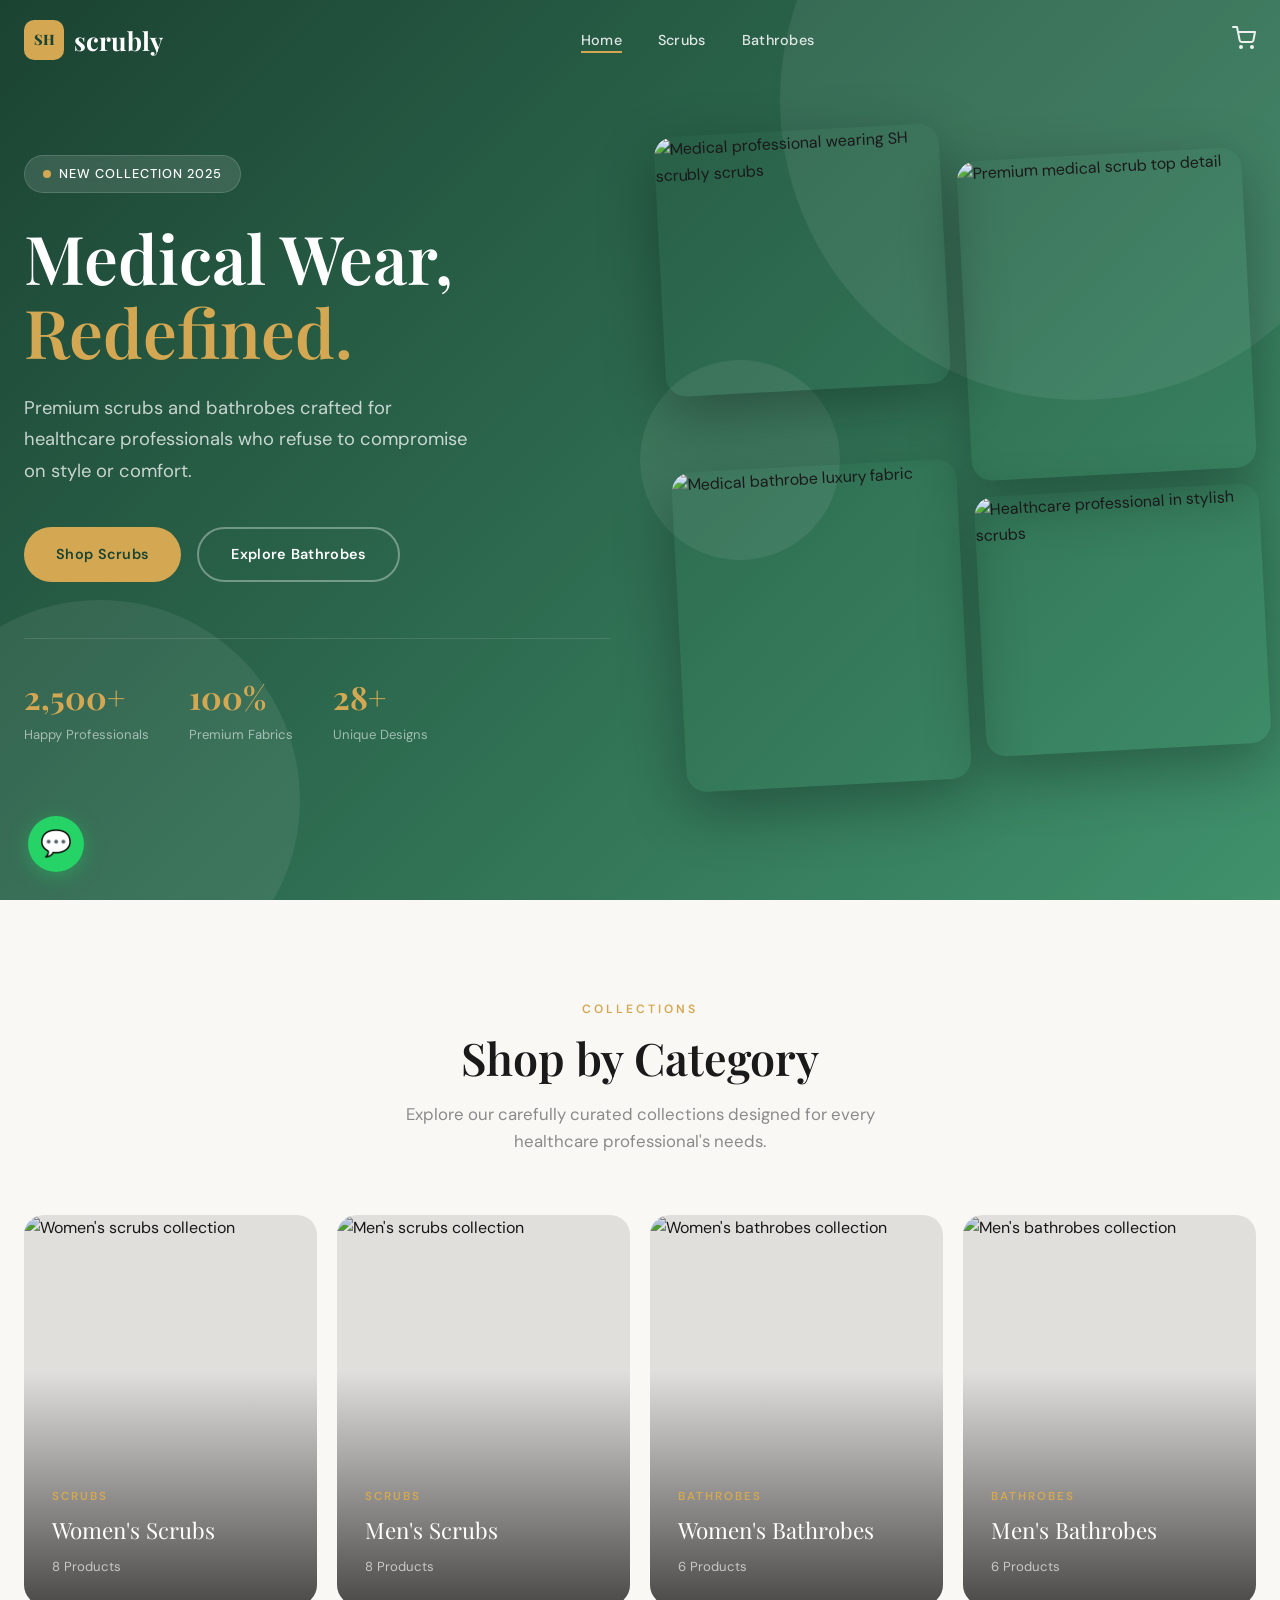
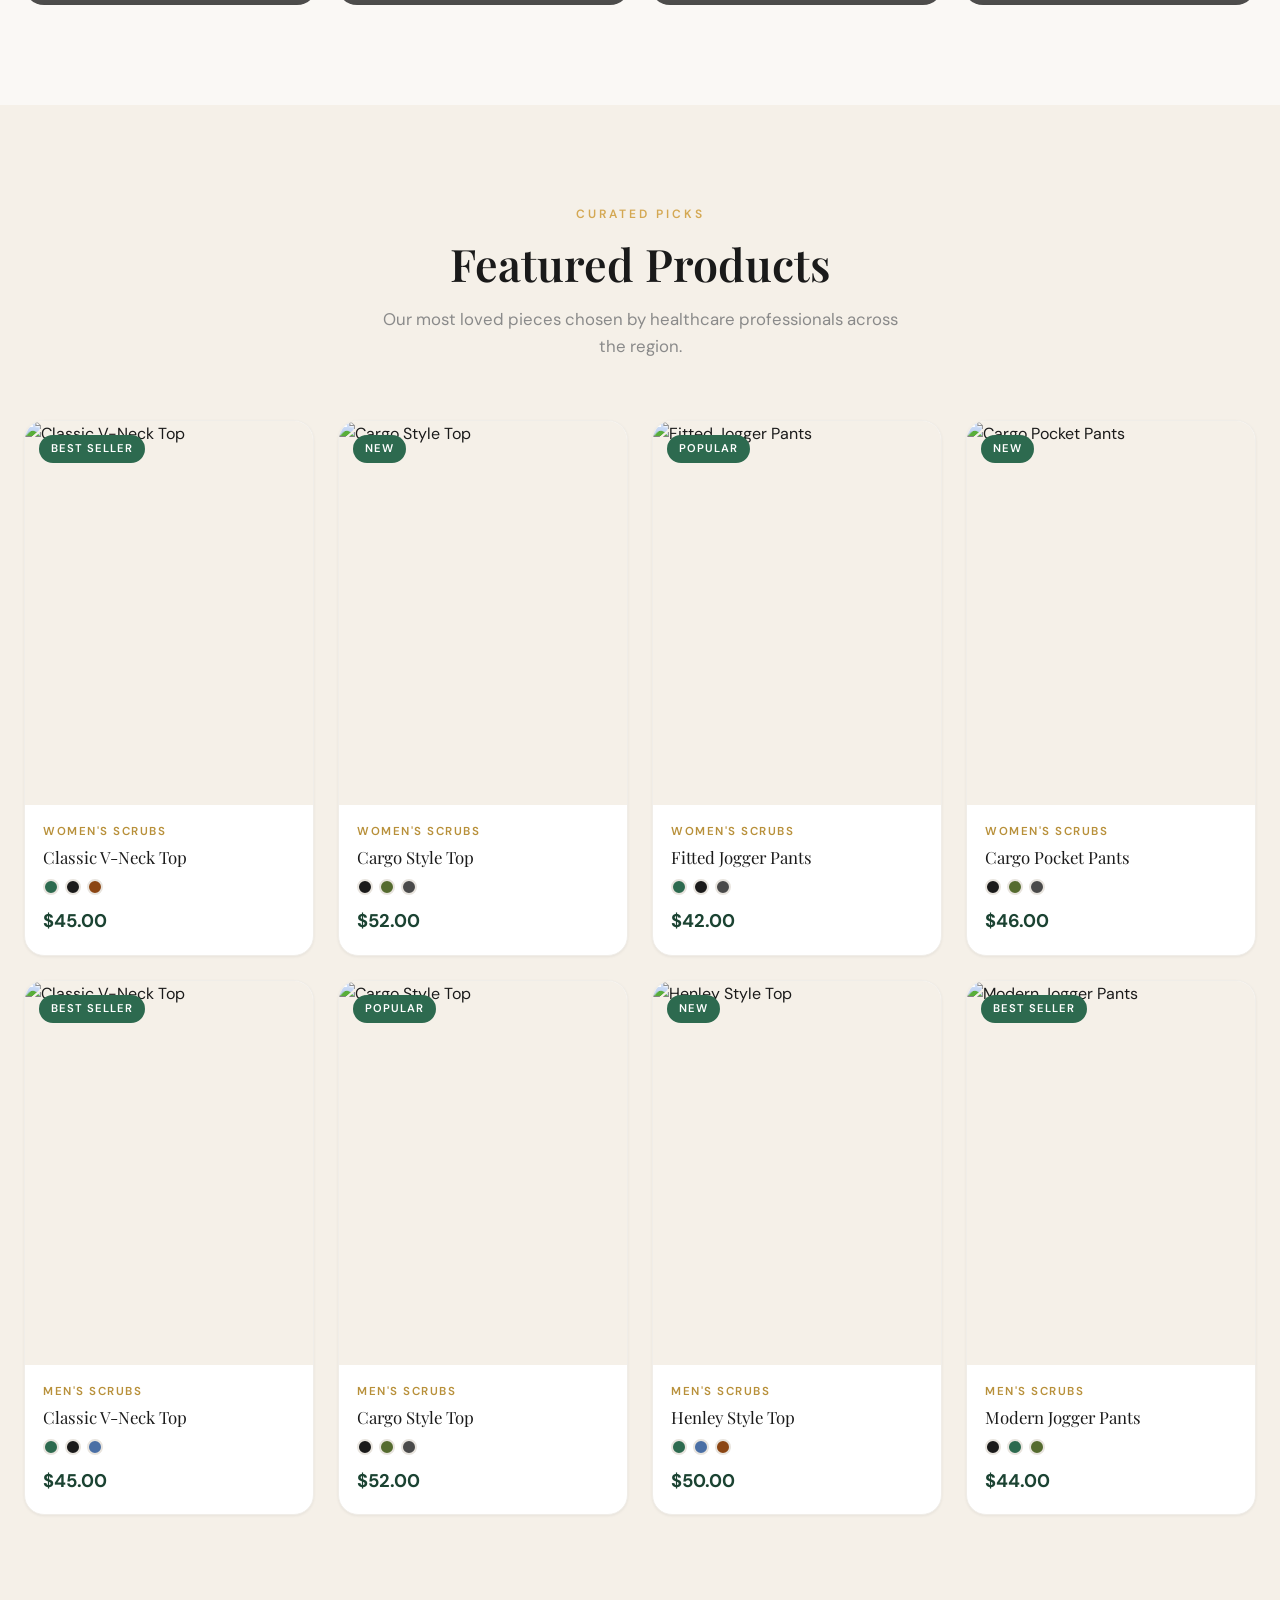
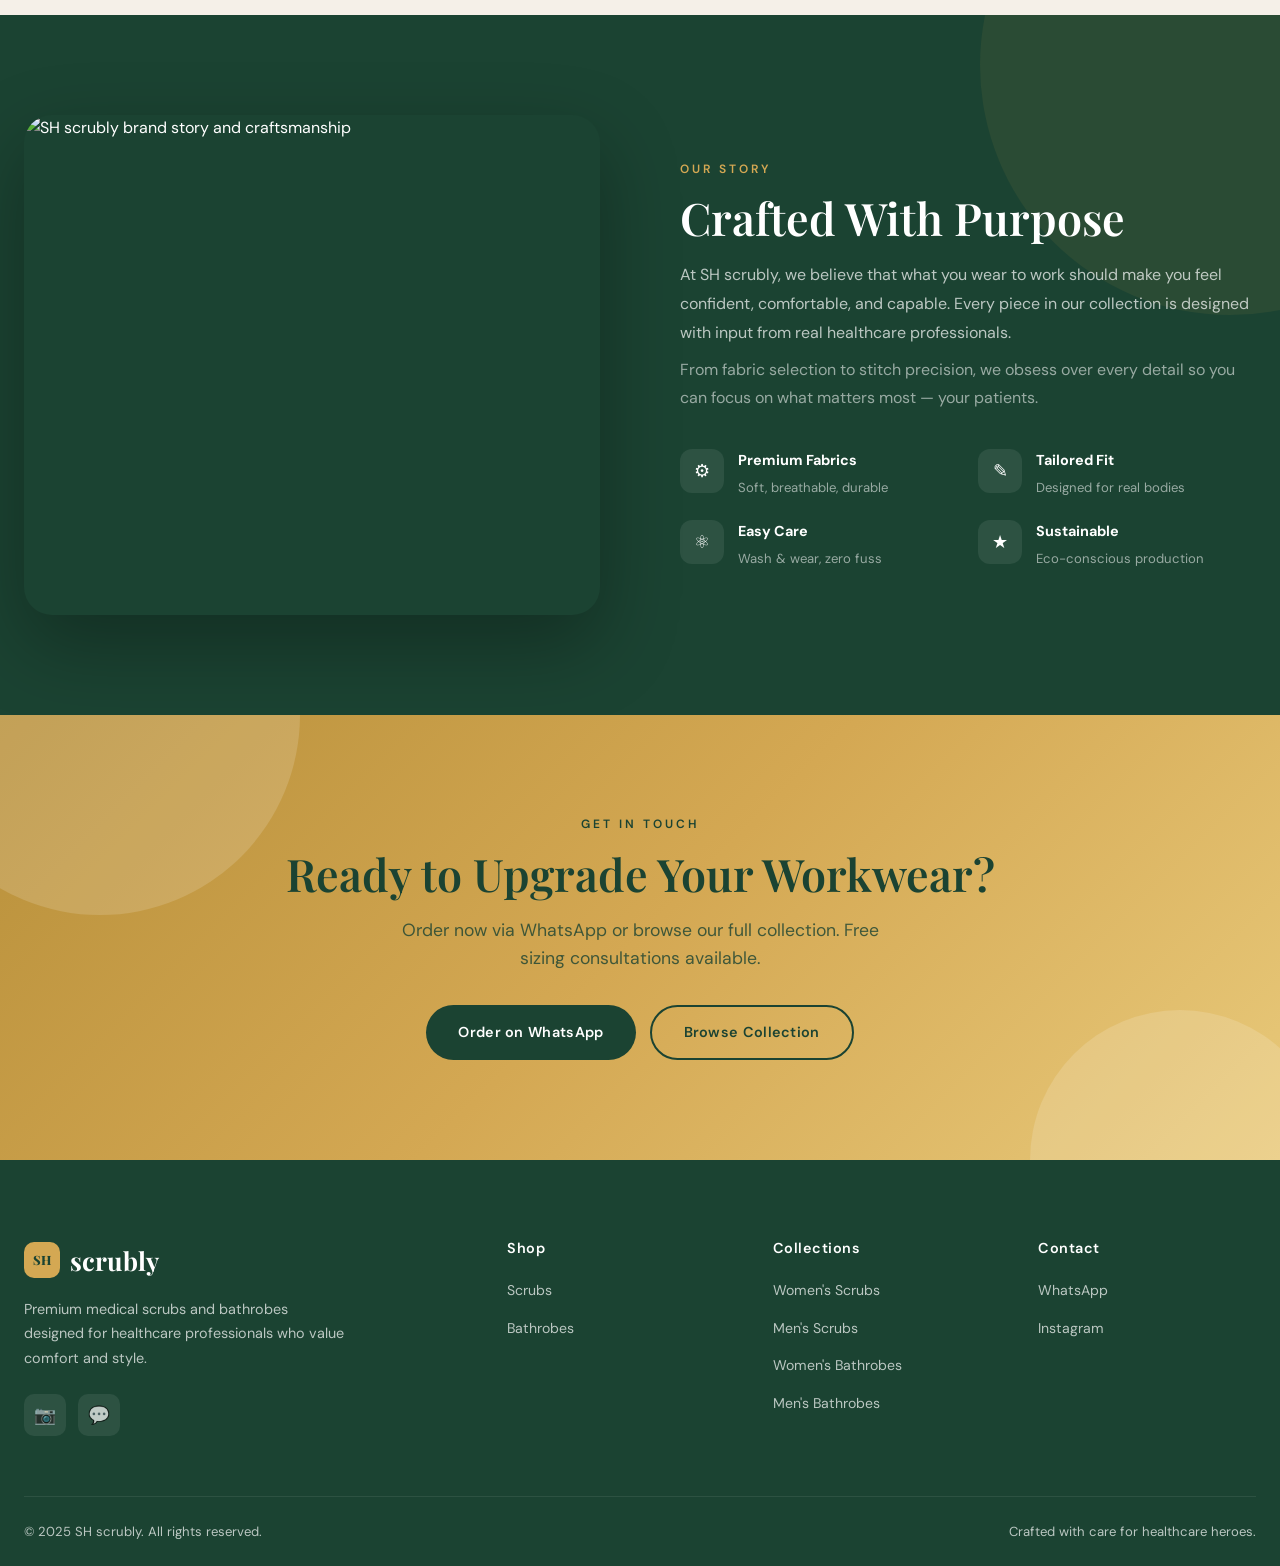
==== index.html @ 42688c8e "Add files via upload" ====
<!DOCTYPE html>
<html lang="en">
<head>
  <meta charset="UTF-8">
  <meta name="viewport" content="width=device-width, initial-scale=1.0">
  <meta name="description" content="SH scrubly — Premium medical scrubs and bathrobes for healthcare professionals. Shop stylish, comfortable scrubs and luxurious bathrobes for men and women.">
  <meta name="keywords" content="medical scrubs, bathrobes, healthcare uniforms, nursing scrubs, doctor scrubs, medical bathrobes, premium scrubs, SH scrubly">
  <meta name="author" content="SH scrubly">
  <meta name="robots" content="index, follow">
  <meta property="og:title" content="SH scrubly — Premium Medical Scrubs & Bathrobes">
  <meta property="og:description" content="Discover premium medical scrubs and luxurious bathrobes designed for comfort, style, and durability.">
  <meta property="og:type" content="website">
  <meta property="og:url" content="https://shscrubly.com">
  <meta property="og:image" content="https://picsum.photos/seed/og-shscrubly/1200/630.jpg">
  <meta name="twitter:card" content="summary_large_image">
  <title>SH scrubly — Premium Medical Scrubs & Bathrobes</title>
  <link rel="canonical" href="https://shscrubly.com">
  <link rel="preconnect" href="https://fonts.googleapis.com">
  <link rel="preconnect" href="https://fonts.gstatic.com" crossorigin>
  <link href="https://fonts.googleapis.com/css2?family=DM+Sans:ital,opsz,wght@0,9..40,300;0,9..40,400;0,9..40,500;0,9..40,600;0,9..40,700&family=Playfair+Display:wght@400;600;700&display=swap" rel="stylesheet">
  <link rel="stylesheet" href="style.css">
  <script type="application/ld+json">
  {
    "@context": "https://schema.org",
    "@type": "Store",
    "name": "SH scrubly",
    "description": "Premium medical scrubs and bathrobes for healthcare professionals",
    "url": "https://shscrubly.com",
    "priceRange": "$$",
    "telephone": "+201234567890",
    "sameAs": ["https://instagram.com/shscrubly", "https://wa.me/201234567890"]
  }
  </script>
</head>
<body>

  <!-- Preloader -->
  <div class="preloader"><span class="preloader-logo">SH scrubly</span></div>

  <!-- Navigation -->
  <nav class="navbar" role="navigation" aria-label="Main navigation">
    <div class="container">
      <a href="index.html" class="nav-logo" aria-label="SH scrubly Home">
        <span class="nav-logo-icon">SH</span>
        scrubly
      </a>
      <ul class="nav-links">
        <li><a href="index.html" class="active">Home</a></li>
        <li><a href="scrubs.html">Scrubs</a></li>
        <li><a href="bathrobes.html">Bathrobes</a></li>
      </ul>
      <div class="nav-actions">
        <button class="nav-cart-btn" aria-label="Open cart">
          <svg viewBox="0 0 24 24" fill="none" stroke="currentColor" stroke-width="2" stroke-linecap="round" stroke-linejoin="round"><circle cx="9" cy="21" r="1"/><circle cx="20" cy="21" r="1"/><path d="M1 1h4l2.68 13.39a2 2 0 0 0 2 1.61h9.72a2 2 0 0 0 2-1.61L23 6H6"/></svg>
          <span class="cart-count">0</span>
        </button>
        <button class="nav-hamburger" aria-label="Open menu">
          <span></span><span></span><span></span>
        </button>
      </div>
    </div>
  </nav>

  <!-- Mobile Menu -->
  <div class="mobile-menu" role="dialog" aria-label="Mobile navigation">
    <button class="mobile-menu-close" aria-label="Close menu">&times;</button>
    <a href="index.html">Home</a>
    <a href="scrubs.html">Scrubs</a>
    <a href="bathrobes.html">Bathrobes</a>
  </div>

  <!-- Hero Section -->
  <section class="hero" aria-label="Hero banner">
    <div class="hero-bg-shapes">
      <div class="hero-shape"></div>
      <div class="hero-shape"></div>
      <div class="hero-shape"></div>
    </div>
    <div class="container">
      <div class="hero-content">
        <div class="hero-badge">
          <span class="hero-badge-dot"></span>
          New Collection 2025
        </div>
        <h1>Medical Wear,<br><span class="accent">Redefined.</span></h1>
        <p class="hero-desc">Premium scrubs and bathrobes crafted for healthcare professionals who refuse to compromise on style or comfort.</p>
        <div class="hero-buttons">
          <a href="scrubs.html" class="btn btn-primary">Shop Scrubs</a>
          <a href="bathrobes.html" class="btn btn-outline">Explore Bathrobes</a>
        </div>
        <div class="hero-stats">
          <div>
            <div class="hero-stat-num">2,500+</div>
            <div class="hero-stat-label">Happy Professionals</div>
          </div>
          <div>
            <div class="hero-stat-num">100%</div>
            <div class="hero-stat-label">Premium Fabrics</div>
          </div>
          <div>
            <div class="hero-stat-num">28+</div>
            <div class="hero-stat-label">Unique Designs</div>
          </div>
        </div>
      </div>
      <div class="hero-visual">
        <div class="hero-image-grid">
          <div class="hero-img"><img src="https://picsum.photos/seed/hero1/400/520.jpg" alt="Medical professional wearing SH scrubly scrubs" loading="eager"></div>
          <div class="hero-img"><img src="https://picsum.photos/seed/hero2/400/640.jpg" alt="Premium medical scrub top detail" loading="eager"></div>
          <div class="hero-img"><img src="https://picsum.photos/seed/hero3/400/640.jpg" alt="Medical bathrobe luxury fabric" loading="eager"></div>
          <div class="hero-img"><img src="https://picsum.photos/seed/hero4/400/520.jpg" alt="Healthcare professional in stylish scrubs" loading="eager"></div>
        </div>
      </div>
    </div>
  </section>

  <!-- Categories Section -->
  <section class="section" aria-label="Shop by category">
    <div class="container">
      <div class="section-header reveal">
        <span class="section-label">Collections</span>
        <h2 class="section-title">Shop by Category</h2>
        <p class="section-desc">Explore our carefully curated collections designed for every healthcare professional's needs.</p>
      </div>
      <div class="categories-grid">
        <a href="scrubs.html" class="category-card reveal reveal-delay-1">
          <div class="category-card-bg"><img src="https://picsum.photos/seed/cat-wscrubs/600/800.jpg" alt="Women's scrubs collection" loading="lazy"></div>
          <div class="category-card-overlay">
            <span class="category-card-label">Scrubs</span>
            <span class="category-card-name">Women's Scrubs</span>
            <span class="category-card-count">8 Products</span>
          </div>
          <span class="category-card-arrow">&#8594;</span>
        </a>
        <a href="scrubs.html" class="category-card reveal reveal-delay-2" onclick="setTimeout(()=>document.querySelector('[data-tab=men]')&&document.querySelector('[data-tab=men]').click(),100)">
          <div class="category-card-bg"><img src="https://picsum.photos/seed/cat-mscrubs/600/800.jpg" alt="Men's scrubs collection" loading="lazy"></div>
          <div class="category-card-overlay">
            <span class="category-card-label">Scrubs</span>
            <span class="category-card-name">Men's Scrubs</span>
            <span class="category-card-count">8 Products</span>
          </div>
          <span class="category-card-arrow">&#8594;</span>
        </a>
        <a href="bathrobes.html" class="category-card reveal reveal-delay-3">
          <div class="category-card-bg"><img src="https://picsum.photos/seed/cat-wbath/600/800.jpg" alt="Women's bathrobes collection" loading="lazy"></div>
          <div class="category-card-overlay">
            <span class="category-card-label">Bathrobes</span>
            <span class="category-card-name">Women's Bathrobes</span>
            <span class="category-card-count">6 Products</span>
          </div>
          <span class="category-card-arrow">&#8594;</span>
        </a>
        <a href="bathrobes.html" class="category-card reveal reveal-delay-4" onclick="setTimeout(()=>document.querySelector('[data-tab=men]')&&document.querySelector('[data-tab=men]').click(),100)">
          <div class="category-card-bg"><img src="https://picsum.photos/seed/cat-mbath/600/800.jpg" alt="Men's bathrobes collection" loading="lazy"></div>
          <div class="category-card-overlay">
            <span class="category-card-label">Bathrobes</span>
            <span class="category-card-name">Men's Bathrobes</span>
            <span class="category-card-count">6 Products</span>
          </div>
          <span class="category-card-arrow">&#8594;</span>
        </a>
      </div>
    </div>
  </section>

  <!-- Featured Products -->
  <section class="section" style="background:var(--bg-warm);" aria-label="Featured products">
    <div class="container">
      <div class="section-header reveal">
        <span class="section-label">Curated Picks</span>
        <h2 class="section-title">Featured Products</h2>
        <p class="section-desc">Our most loved pieces chosen by healthcare professionals across the region.</p>
      </div>
      <div class="featured-grid"></div>
    </div>
  </section>

  <!-- Brand Story -->
  <section class="section brand-section" aria-label="About SH scrubly">
    <div class="container">
      <div class="brand-grid">
        <div class="brand-image reveal">
          <img src="https://picsum.photos/seed/brand-story/800/500.jpg" alt="SH scrubly brand story and craftsmanship" loading="lazy">
        </div>
        <div class="reveal reveal-delay-2">
          <span class="section-label">Our Story</span>
          <h2 class="section-title">Crafted With Purpose</h2>
          <p style="color:rgba(255,255,255,0.7);line-height:1.8;margin-bottom:8px;">
            At SH scrubly, we believe that what you wear to work should make you feel confident, comfortable, and capable. Every piece in our collection is designed with input from real healthcare professionals.
          </p>
          <p style="color:rgba(255,255,255,0.55);line-height:1.8;">
            From fabric selection to stitch precision, we obsess over every detail so you can focus on what matters most — your patients.
          </p>
          <div class="brand-features">
            <div class="brand-feature">
              <div class="brand-feature-icon">&#9881;</div>
              <div class="brand-feature-text"><strong>Premium Fabrics</strong><span>Soft, breathable, durable</span></div>
            </div>
            <div class="brand-feature">
              <div class="brand-feature-icon">&#9998;</div>
              <div class="brand-feature-text"><strong>Tailored Fit</strong><span>Designed for real bodies</span></div>
            </div>
            <div class="brand-feature">
              <div class="brand-feature-icon">&#9883;</div>
              <div class="brand-feature-text"><strong>Easy Care</strong><span>Wash & wear, zero fuss</span></div>
            </div>
            <div class="brand-feature">
              <div class="brand-feature-icon">&#9733;</div>
              <div class="brand-feature-text"><strong>Sustainable</strong><span>Eco-conscious production</span></div>
            </div>
          </div>
        </div>
      </div>
    </div>
  </section>

  <!-- CTA Section -->
  <section class="section cta-section" aria-label="Call to action">
    <div class="container reveal">
      <span class="section-label" style="color:var(--primary-dark);">Get in Touch</span>
      <h2>Ready to Upgrade Your Workwear?</h2>
      <p>Order now via WhatsApp or browse our full collection. Free sizing consultations available.</p>
      <div style="display:flex;gap:14px;justify-content:center;flex-wrap:wrap;">
        <a href="https://wa.me/201234567890" target="_blank" rel="noopener" class="btn btn-dark">Order on WhatsApp</a>
        <a href="scrubs.html" class="btn btn-outline" style="border-color:var(--primary-dark);color:var(--primary-dark);">Browse Collection</a>
      </div>
    </div>
  </section>

  <!-- Footer -->
  <footer class="footer" role="contentinfo">
    <div class="container">
      <div class="footer-grid">
        <div>
          <div class="footer-brand-name">
            <span class="nav-logo-icon" style="width:36px;height:36px;font-size:0.8rem;">SH</span>
            scrubly
          </div>
          <p class="footer-desc">Premium medical scrubs and bathrobes designed for healthcare professionals who value comfort and style.</p>
          <div class="footer-social">
            <a href="https://instagram.com/shscrubly" target="_blank" rel="noopener" aria-label="Instagram">&#128247;</a>
            <a href="https://wa.me/201234567890" target="_blank" rel="noopener" aria-label="WhatsApp">&#128172;</a>
          </div>
        </div>
        <div class="footer-col">
          <h4>Shop</h4>
          <ul>
            <li><a href="scrubs.html">Scrubs</a></li>
            <li><a href="bathrobes.html">Bathrobes</a></li>
          </ul>
        </div>
        <div class="footer-col">
          <h4>Collections</h4>
          <ul>
            <li><a href="scrubs.html">Women's Scrubs</a></li>
            <li><a href="scrubs.html">Men's Scrubs</a></li>
            <li><a href="bathrobes.html">Women's Bathrobes</a></li>
            <li><a href="bathrobes.html">Men's Bathrobes</a></li>
          </ul>
        </div>
        <div class="footer-col">
          <h4>Contact</h4>
          <ul>
            <li><a href="https://wa.me/201234567890" target="_blank" rel="noopener">WhatsApp</a></li>
            <li><a href="https://instagram.com/shscrubly" target="_blank" rel="noopener">Instagram</a></li>
          </ul>
        </div>
      </div>
      <div class="footer-bottom">
        <span>&copy; 2025 SH scrubly. All rights reserved.</span>
        <span>Crafted with care for healthcare heroes.</span>
      </div>
    </div>
  </footer>

  <!-- Floating WhatsApp -->
  <a href="https://wa.me/201234567890" target="_blank" rel="noopener" class="float-whatsapp" aria-label="Chat on WhatsApp">&#128172;</a>

  <!-- Cart Sidebar -->
  <div class="cart-overlay" aria-hidden="true"></div>
  <aside class="cart-sidebar" role="dialog" aria-label="Shopping cart">
    <div class="cart-header">
      <h3>Shopping Cart</h3>
      <button class="cart-close" aria-label="Close cart">&times;</button>
    </div>
    <div class="cart-items"></div>
    <div class="cart-footer">
      <div class="cart-total">
        <span class="cart-total-label">Total</span>
        <span class="cart-total-value">$0.00</span>
      </div>
      <button class="btn btn-primary cart-checkout-btn">Proceed to Checkout</button>
    </div>
  </aside>

  <!-- Order Modal -->
  <div class="modal-overlay order-modal" aria-hidden="true">
    <div class="modal" role="dialog" aria-label="Order form">
      <div class="modal-header">
        <h3>Complete Your Order</h3>
        <button class="cart-close modal-close-btn" aria-label="Close">&times;</button>
      </div>
      <div class="modal-body">
        <div class="order-summary-box"></div>
        <form id="order-form" novalidate>
          <div class="form-row">
            <div class="form-group" data-required>
              <label for="order-name">Full Name *</label>
              <input type="text" id="order-name" name="name" placeholder="Your full name" required>
              <div class="form-error">This field is required</div>
            </div>
            <div class="form-group" data-required>
              <label for="order-phone">Phone Number *</label>
              <input type="tel" id="order-phone" name="phone" placeholder="+20 xxx xxx xxxx" required>
              <div class="form-error">This field is required</div>
            </div>
          </div>
          <div class="form-group" data-required>
            <label for="order-email">Email Address *</label>
            <input type="email" id="order-email" name="email" placeholder="your@email.com" required>
            <div class="form-error">This field is required</div>
          </div>
          <div class="form-group" data-required>
            <label for="order-address">Delivery Address *</label>
            <input type="text" id="order-address" name="address" placeholder="Full delivery address" required>
            <div class="form-error">This field is required</div>
          </div>
          <div class="form-group">
            <label for="order-notes">Notes (optional)</label>
            <textarea id="order-notes" name="notes" placeholder="Size preferences, delivery instructions..."></textarea>
          </div>
          <button type="submit" class="btn btn-primary" style="width:100%;justify-content:center;">Place Order</button>
        </form>
      </div>
    </div>
  </div>

  <script src="script.js"></script>
</body>
</html>
---- style.css ----
/* ===== CSS Variables ===== */
:root {
  --primary: #2D6A4F;
  --primary-light: #40916C;
  --primary-lighter: #74C69D;
  --primary-dark: #1B4332;
  --accent: #D4A853;
  --accent-light: #E8C97A;
  --accent-dark: #B8903A;
  --bg: #FAF8F5;
  --bg-warm: #F5F0E8;
  --card: #FFFFFF;
  --text: #1A1A1A;
  --text-light: #4A4A4A;
  --text-muted: #8A8A8A;
  --border: #E8E4DE;
  --border-light: #F0EDE8;
  --shadow-sm: 0 1px 3px rgba(0,0,0,0.06);
  --shadow-md: 0 4px 16px rgba(0,0,0,0.08);
  --shadow-lg: 0 8px 32px rgba(0,0,0,0.1);
  --shadow-xl: 0 16px 48px rgba(0,0,0,0.12);
  --radius-sm: 8px;
  --radius-md: 12px;
  --radius-lg: 20px;
  --radius-xl: 28px;
  --transition: 0.3s cubic-bezier(0.4, 0, 0.2, 1);
  --font-display: 'Playfair Display', Georgia, serif;
  --font-body: 'DM Sans', -apple-system, sans-serif;
  --nav-height: 80px;
}

/* ===== Reset & Base ===== */
*, *::before, *::after { box-sizing: border-box; margin: 0; padding: 0; }

html {
  scroll-behavior: smooth;
  -webkit-font-smoothing: antialiased;
}

body {
  font-family: var(--font-body);
  background: var(--bg);
  color: var(--text);
  line-height: 1.6;
  overflow-x: hidden;
}

a { text-decoration: none; color: inherit; transition: color var(--transition); }
ul { list-style: none; }
img { max-width: 100%; display: block; }
button { cursor: pointer; border: none; background: none; font-family: inherit; }
input, textarea, select { font-family: inherit; }

/* ===== Preloader ===== */
.preloader {
  position: fixed;
  inset: 0;
  z-index: 9999;
  background: var(--primary-dark);
  display: flex;
  align-items: center;
  justify-content: center;
  transition: opacity 0.6s ease, visibility 0.6s ease;
}
.preloader.hidden { opacity: 0; visibility: hidden; pointer-events: none; }
.preloader-logo {
  font-family: var(--font-display);
  font-size: 2.5rem;
  color: #fff;
  letter-spacing: 2px;
  animation: preloaderPulse 1.2s ease-in-out infinite;
}
@keyframes preloaderPulse {
  0%, 100% { opacity: 0.4; transform: scale(0.98); }
  50% { opacity: 1; transform: scale(1); }
}

/* ===== Typography ===== */
h1, h2, h3, h4 { font-family: var(--font-display); font-weight: 600; line-height: 1.2; }
h1 { font-size: clamp(2.5rem, 5vw, 4rem); }
h2 { font-size: clamp(1.8rem, 3.5vw, 2.8rem); }
h3 { font-size: clamp(1.2rem, 2vw, 1.5rem); }
.section-label {
  font-family: var(--font-body);
  font-size: 0.75rem;
  font-weight: 600;
  letter-spacing: 3px;
  text-transform: uppercase;
  color: var(--accent);
  margin-bottom: 0.75rem;
  display: block;
}
.section-title {
  margin-bottom: 1rem;
}
.section-desc {
  color: var(--text-muted);
  max-width: 540px;
  font-size: 1.05rem;
}

/* ===== Layout ===== */
.container {
  max-width: 1280px;
  margin: 0 auto;
  padding: 0 24px;
}
.section {
  padding: 100px 0;
}
.section-header {
  text-align: center;
  margin-bottom: 60px;
}
.section-header .section-desc {
  margin: 0 auto;
}

/* ===== Navigation ===== */
.navbar {
  position: fixed;
  top: 0;
  left: 0;
  right: 0;
  height: var(--nav-height);
  z-index: 1000;
  transition: background var(--transition), box-shadow var(--transition), backdrop-filter var(--transition);
}
.navbar.scrolled {
  background: rgba(255,255,255,0.92);
  backdrop-filter: blur(20px);
  box-shadow: var(--shadow-sm);
}
.navbar.transparent { background: transparent; }
.navbar .container {
  display: flex;
  align-items: center;
  justify-content: space-between;
  height: 100%;
}
.nav-logo {
  font-family: var(--font-display);
  font-size: 1.6rem;
  font-weight: 700;
  color: #fff;
  display: flex;
  align-items: center;
  gap: 10px;
  transition: color var(--transition);
}
.navbar.scrolled .nav-logo { color: var(--text); }
.nav-logo-icon {
  width: 40px;
  height: 40px;
  background: var(--accent);
  border-radius: 10px;
  display: flex;
  align-items: center;
  justify-content: center;
  font-weight: 800;
  font-size: 0.9rem;
  color: var(--primary-dark);
}
.nav-links {
  display: flex;
  align-items: center;
  gap: 36px;
}
.nav-links a {
  font-size: 0.9rem;
  font-weight: 500;
  color: rgba(255,255,255,0.85);
  position: relative;
  letter-spacing: 0.3px;
}
.navbar.scrolled .nav-links a { color: var(--text-light); }
.nav-links a::after {
  content: '';
  position: absolute;
  bottom: -4px;
  left: 0;
  width: 0;
  height: 2px;
  background: var(--accent);
  transition: width var(--transition);
}
.nav-links a:hover::after,
.nav-links a.active::after { width: 100%; }
.nav-links a:hover { color: #fff; }
.navbar.scrolled .nav-links a:hover { color: var(--primary); }
.nav-actions {
  display: flex;
  align-items: center;
  gap: 16px;
}
.nav-cart-btn {
  position: relative;
  color: rgba(255,255,255,0.9);
  transition: color var(--transition);
}
.navbar.scrolled .nav-cart-btn { color: var(--text); }
.nav-cart-btn:hover { color: var(--accent); }
.nav-cart-btn svg { width: 24px; height: 24px; }
.cart-count {
  position: absolute;
  top: -8px;
  right: -10px;
  background: var(--accent);
  color: var(--primary-dark);
  font-size: 0.65rem;
  font-weight: 700;
  width: 20px;
  height: 20px;
  border-radius: 50%;
  display: flex;
  align-items: center;
  justify-content: center;
  transform: scale(0);
  transition: transform 0.3s cubic-bezier(0.68, -0.55, 0.27, 1.55);
}
.cart-count.visible { transform: scale(1); }
.nav-hamburger {
  display: none;
  flex-direction: column;
  gap: 5px;
  padding: 4px;
}
.nav-hamburger span {
  width: 24px;
  height: 2px;
  background: #fff;
  border-radius: 2px;
  transition: var(--transition);
}
.navbar.scrolled .nav-hamburger span { background: var(--text); }

/* ===== Mobile Menu ===== */
.mobile-menu {
  position: fixed;
  inset: 0;
  z-index: 999;
  background: var(--primary-dark);
  display: flex;
  flex-direction: column;
  align-items: center;
  justify-content: center;
  gap: 32px;
  opacity: 0;
  visibility: hidden;
  transition: var(--transition);
}
.mobile-menu.open { opacity: 1; visibility: visible; }
.mobile-menu a {
  font-family: var(--font-display);
  font-size: 1.8rem;
  color: #fff;
  transition: color var(--transition);
}
.mobile-menu a:hover { color: var(--accent); }
.mobile-menu-close {
  position: absolute;
  top: 28px;
  right: 28px;
  color: #fff;
  font-size: 2rem;
}

/* ===== Hero ===== */
.hero {
  position: relative;
  min-height: 100vh;
  display: flex;
  align-items: center;
  background: linear-gradient(135deg, var(--primary-dark) 0%, var(--primary) 50%, var(--primary-light) 100%);
  overflow: hidden;
}
.hero-bg-shapes {
  position: absolute;
  inset: 0;
  pointer-events: none;
  overflow: hidden;
}
.hero-shape {
  position: absolute;
  border-radius: 50%;
  opacity: 0.07;
  background: #fff;
}
.hero-shape:nth-child(1) {
  width: 600px; height: 600px;
  top: -200px; right: -100px;
  animation: heroFloat 20s ease-in-out infinite;
}
.hero-shape:nth-child(2) {
  width: 400px; height: 400px;
  bottom: -100px; left: -100px;
  animation: heroFloat 15s ease-in-out infinite reverse;
}
.hero-shape:nth-child(3) {
  width: 200px; height: 200px;
  top: 40%; left: 50%;
  animation: heroFloat 12s ease-in-out infinite;
}
@keyframes heroFloat {
  0%, 100% { transform: translate(0, 0) scale(1); }
  33% { transform: translate(30px, -30px) scale(1.05); }
  66% { transform: translate(-20px, 20px) scale(0.95); }
}
.hero .container {
  display: grid;
  grid-template-columns: 1fr 1fr;
  gap: 60px;
  align-items: center;
  position: relative;
  z-index: 2;
}
.hero-content { color: #fff; }
.hero-badge {
  display: inline-flex;
  align-items: center;
  gap: 8px;
  background: rgba(255,255,255,0.12);
  backdrop-filter: blur(10px);
  padding: 8px 18px;
  border-radius: 50px;
  font-size: 0.8rem;
  font-weight: 500;
  letter-spacing: 1px;
  text-transform: uppercase;
  margin-bottom: 28px;
  border: 1px solid rgba(255,255,255,0.15);
}
.hero-badge-dot {
  width: 8px;
  height: 8px;
  background: var(--accent);
  border-radius: 50%;
  animation: dotPulse 2s ease-in-out infinite;
}
@keyframes dotPulse {
  0%, 100% { opacity: 1; }
  50% { opacity: 0.3; }
}
.hero h1 {
  margin-bottom: 24px;
  font-size: clamp(2.8rem, 5.5vw, 4.2rem);
  line-height: 1.1;
}
.hero h1 .accent { color: var(--accent); }
.hero-desc {
  font-size: 1.15rem;
  color: rgba(255,255,255,0.75);
  max-width: 460px;
  margin-bottom: 40px;
  line-height: 1.7;
}
.hero-buttons {
  display: flex;
  gap: 16px;
  flex-wrap: wrap;
}
.hero-stats {
  display: flex;
  gap: 40px;
  margin-top: 56px;
  padding-top: 32px;
  border-top: 1px solid rgba(255,255,255,0.12);
}
.hero-stat-num {
  font-family: var(--font-display);
  font-size: 2rem;
  font-weight: 700;
  color: var(--accent);
}
.hero-stat-label {
  font-size: 0.82rem;
  color: rgba(255,255,255,0.55);
  margin-top: 2px;
}
.hero-visual {
  position: relative;
  display: flex;
  align-items: center;
  justify-content: center;
}
.hero-image-grid {
  display: grid;
  grid-template-columns: 1fr 1fr;
  gap: 16px;
  transform: rotate(-3deg);
}
.hero-image-grid .hero-img {
  border-radius: var(--radius-lg);
  overflow: hidden;
  box-shadow: 0 20px 60px rgba(0,0,0,0.3);
  transition: transform 0.5s ease;
}
.hero-image-grid .hero-img:hover { transform: scale(1.04); }
.hero-image-grid .hero-img:nth-child(1) { height: 260px; }
.hero-image-grid .hero-img:nth-child(2) { height: 320px; margin-top: 40px; }
.hero-image-grid .hero-img:nth-child(3) { height: 320px; margin-top: -40px; }
.hero-image-grid .hero-img:nth-child(4) { height: 260px; }
.hero-img img { width: 100%; height: 100%; object-fit: cover; }
.hero-float-card {
  position: absolute;
  background: rgba(255,255,255,0.95);
  backdrop-filter: blur(10px);
  border-radius: var(--radius-md);
  padding: 14px 18px;
  box-shadow: var(--shadow-lg);
  display: flex;
  align-items: center;
  gap: 12px;
  animation: cardFloat 6s ease-in-out infinite;
}
.hero-float-card.card-1 { bottom: 20px; left: -20px; animation-delay: 0s; }
.hero-float-card.card-2 { top: 20px; right: -10px; animation-delay: 3s; }
@keyframes cardFloat {
  0%, 100% { transform: translateY(0); }
  50% { transform: translateY(-10px); }
}
.float-card-icon {
  width: 40px;
  height: 40px;
  border-radius: 10px;
  display: flex;
  align-items: center;
  justify-content: center;
  font-size: 1.1rem;
}
.float-card-icon.green { background: rgba(45,106,79,0.12); color: var(--primary); }
.float-card-icon.gold { background: rgba(212,168,83,0.15); color: var(--accent-dark); }
.float-card-text { font-size: 0.82rem; }
.float-card-text strong { display: block; font-size: 0.9rem; }

/* ===== Buttons ===== */
.btn {
  display: inline-flex;
  align-items: center;
  gap: 8px;
  padding: 14px 32px;
  border-radius: 50px;
  font-size: 0.9rem;
  font-weight: 600;
  letter-spacing: 0.3px;
  transition: all var(--transition);
  position: relative;
  overflow: hidden;
}
.btn-primary {
  background: var(--accent);
  color: var(--primary-dark);
}
.btn-primary:hover {
  background: var(--accent-light);
  transform: translateY(-2px);
  box-shadow: 0 8px 24px rgba(212,168,83,0.35);
}
.btn-outline {
  border: 2px solid rgba(255,255,255,0.35);
  color: #fff;
}
.btn-outline:hover {
  background: rgba(255,255,255,0.1);
  border-color: rgba(255,255,255,0.6);
  transform: translateY(-2px);
}
.btn-dark {
  background: var(--primary-dark);
  color: #fff;
}
.btn-dark:hover {
  background: var(--primary);
  transform: translateY(-2px);
  box-shadow: 0 8px 24px rgba(27,67,50,0.3);
}
.btn-sm { padding: 10px 22px; font-size: 0.82rem; }

/* ===== Categories ===== */
.categories-grid {
  display: grid;
  grid-template-columns: repeat(4, 1fr);
  gap: 20px;
}
.category-card {
  position: relative;
  border-radius: var(--radius-lg);
  overflow: hidden;
  aspect-ratio: 3/4;
  cursor: pointer;
  group: true;
}
.category-card-bg {
  position: absolute;
  inset: 0;
  transition: transform 0.6s ease;
}
.category-card:hover .category-card-bg { transform: scale(1.08); }
.category-card-bg img {
  width: 100%;
  height: 100%;
  object-fit: cover;
}
.category-card-overlay {
  position: absolute;
  inset: 0;
  background: linear-gradient(to top, rgba(0,0,0,0.7) 0%, rgba(0,0,0,0.1) 60%);
  display: flex;
  flex-direction: column;
  justify-content: flex-end;
  padding: 28px;
  transition: background var(--transition);
}
.category-card:hover .category-card-overlay {
  background: linear-gradient(to top, rgba(45,106,79,0.85) 0%, rgba(45,106,79,0.2) 60%);
}
.category-card-label {
  font-size: 0.72rem;
  font-weight: 600;
  letter-spacing: 2px;
  text-transform: uppercase;
  color: var(--accent);
  margin-bottom: 6px;
}
.category-card-name {
  font-family: var(--font-display);
  font-size: 1.4rem;
  color: #fff;
  margin-bottom: 8px;
}
.category-card-count {
  font-size: 0.82rem;
  color: rgba(255,255,255,0.65);
}
.category-card-arrow {
  position: absolute;
  top: 20px;
  right: 20px;
  width: 40px;
  height: 40px;
  border-radius: 50%;
  background: rgba(255,255,255,0.15);
  backdrop-filter: blur(10px);
  display: flex;
  align-items: center;
  justify-content: center;
  color: #fff;
  transform: translate(10px, -10px);
  opacity: 0;
  transition: all var(--transition);
}
.category-card:hover .category-card-arrow {
  transform: translate(0, 0);
  opacity: 1;
}

/* ===== Featured Products ===== */
.featured-grid {
  display: grid;
  grid-template-columns: repeat(4, 1fr);
  gap: 24px;
}

/* ===== Product Card ===== */
.product-card {
  background: var(--card);
  border-radius: var(--radius-lg);
  overflow: hidden;
  box-shadow: var(--shadow-sm);
  transition: all var(--transition);
  border: 1px solid var(--border-light);
}
.product-card:hover {
  transform: translateY(-6px);
  box-shadow: var(--shadow-lg);
  border-color: transparent;
}
.product-card-image {
  position: relative;
  aspect-ratio: 3/4;
  overflow: hidden;
  background: var(--bg-warm);
}
.product-card-image img {
  width: 100%;
  height: 100%;
  object-fit: cover;
  transition: transform 0.6s ease;
}
.product-card:hover .product-card-image img { transform: scale(1.06); }
.product-card-badge {
  position: absolute;
  top: 14px;
  left: 14px;
  background: var(--primary);
  color: #fff;
  font-size: 0.7rem;
  font-weight: 600;
  letter-spacing: 1px;
  text-transform: uppercase;
  padding: 5px 12px;
  border-radius: 50px;
}
.product-card-actions {
  position: absolute;
  bottom: 14px;
  left: 14px;
  right: 14px;
  display: flex;
  gap: 8px;
  transform: translateY(20px);
  opacity: 0;
  transition: all var(--transition);
}
.product-card:hover .product-card-actions {
  transform: translateY(0);
  opacity: 1;
}
.product-card-actions .btn {
  flex: 1;
  justify-content: center;
  padding: 10px 16px;
  font-size: 0.8rem;
  background: rgba(255,255,255,0.95);
  backdrop-filter: blur(10px);
  color: var(--text);
  border-radius: var(--radius-sm);
}
.product-card-actions .btn:hover {
  background: var(--primary);
  color: #fff;
}
.product-card-info { padding: 18px; }
.product-card-category {
  font-size: 0.72rem;
  font-weight: 600;
  letter-spacing: 1.5px;
  text-transform: uppercase;
  color: var(--accent-dark);
  margin-bottom: 6px;
}
.product-card-name {
  font-family: var(--font-display);
  font-size: 1.05rem;
  margin-bottom: 10px;
  line-height: 1.3;
}
.product-card-colors {
  display: flex;
  gap: 6px;
  margin-bottom: 12px;
}
.color-dot {
  width: 16px;
  height: 16px;
  border-radius: 50%;
  border: 2px solid var(--border);
  cursor: pointer;
  transition: border-color var(--transition);
}
.color-dot:hover,
.color-dot.selected { border-color: var(--text); }
.product-card-bottom {
  display: flex;
  align-items: center;
  justify-content: space-between;
}
.product-card-price {
  font-size: 1.15rem;
  font-weight: 700;
  color: var(--primary-dark);
}
.product-card-price .old {
  font-size: 0.85rem;
  color: var(--text-muted);
  text-decoration: line-through;
  font-weight: 400;
  margin-left: 6px;
}

/* ===== Page Hero (Inner pages) ===== */
.page-hero {
  background: linear-gradient(135deg, var(--primary-dark), var(--primary));
  padding: 140px 0 80px;
  text-align: center;
  color: #fff;
  position: relative;
  overflow: hidden;
}
.page-hero::before {
  content: '';
  position: absolute;
  inset: 0;
  background: url("data:image/svg+xml,%3Csvg width='60' height='60' viewBox='0 0 60 60' xmlns='http://www.w3.org/2000/svg'%3E%3Cg fill='none' fill-rule='evenodd'%3E%3Cg fill='%23ffffff' fill-opacity='0.03'%3E%3Cpath d='M36 34v-4h-2v4h-4v2h4v4h2v-4h4v-2h-4zm0-30V0h-2v4h-4v2h4v4h2V6h4V4h-4zM6 34v-4H4v4H0v2h4v4h2v-4h4v-2H6zM6 4V0H4v4H0v2h4v4h2V6h4V4H6z'/%3E%3C/g%3E%3C/g%3E%3C/svg%3E");
}
.page-hero .container { position: relative; z-index: 2; }
.page-hero h1 { margin-bottom: 12px; }
.page-hero p { color: rgba(255,255,255,0.7); font-size: 1.05rem; max-width: 500px; margin: 0 auto; }
.breadcrumb {
  display: flex;
  align-items: center;
  justify-content: center;
  gap: 8px;
  margin-bottom: 20px;
  font-size: 0.85rem;
  color: rgba(255,255,255,0.5);
}
.breadcrumb a { color: rgba(255,255,255,0.7); }
.breadcrumb a:hover { color: var(--accent); }
.breadcrumb span { color: var(--accent); }

/* ===== Tabs ===== */
.tabs-container {
  display: flex;
  justify-content: center;
  margin-bottom: 48px;
}
.tabs {
  display: inline-flex;
  background: var(--card);
  border-radius: 50px;
  padding: 5px;
  box-shadow: var(--shadow-md);
  border: 1px solid var(--border-light);
}
.tab-btn {
  padding: 12px 36px;
  border-radius: 50px;
  font-size: 0.9rem;
  font-weight: 600;
  color: var(--text-muted);
  transition: all var(--transition);
}
.tab-btn.active {
  background: var(--primary);
  color: #fff;
  box-shadow: 0 4px 12px rgba(45,106,79,0.3);
}
.tab-btn:hover:not(.active) { color: var(--text); }

/* ===== Products Grid ===== */
.products-grid {
  display: grid;
  grid-template-columns: repeat(4, 1fr);
  gap: 24px;
}

/* ===== Brand Story ===== */
.brand-section {
  background: var(--primary-dark);
  color: #fff;
  position: relative;
  overflow: hidden;
}
.brand-section::before {
  content: '';
  position: absolute;
  right: -200px;
  top: -200px;
  width: 500px;
  height: 500px;
  border-radius: 50%;
  background: rgba(212,168,83,0.08);
}
.brand-grid {
  display: grid;
  grid-template-columns: 1fr 1fr;
  gap: 80px;
  align-items: center;
}
.brand-image {
  border-radius: var(--radius-xl);
  overflow: hidden;
  box-shadow: 0 30px 80px rgba(0,0,0,0.3);
}
.brand-image img { width: 100%; height: 500px; object-fit: cover; }
.brand-features {
  display: grid;
  grid-template-columns: 1fr 1fr;
  gap: 20px;
  margin-top: 36px;
}
.brand-feature {
  display: flex;
  align-items: flex-start;
  gap: 14px;
}
.brand-feature-icon {
  width: 44px;
  height: 44px;
  border-radius: 12px;
  background: rgba(255,255,255,0.08);
  display: flex;
  align-items: center;
  justify-content: center;
  flex-shrink: 0;
  font-size: 1.1rem;
}
.brand-feature-text strong {
  display: block;
  font-size: 0.9rem;
  margin-bottom: 2px;
}
.brand-feature-text span {
  font-size: 0.82rem;
  color: rgba(255,255,255,0.55);
}

/* ===== CTA Section ===== */
.cta-section {
  background: linear-gradient(135deg, var(--accent-dark), var(--accent), var(--accent-light));
  text-align: center;
  color: var(--primary-dark);
  position: relative;
  overflow: hidden;
}
.cta-section::before, .cta-section::after {
  content: '';
  position: absolute;
  border-radius: 50%;
  background: rgba(255,255,255,0.15);
}
.cta-section::before { width: 400px; height: 400px; top: -200px; left: -100px; }
.cta-section::after { width: 300px; height: 300px; bottom: -150px; right: -50px; }
.cta-section .container { position: relative; z-index: 2; }
.cta-section h2 { color: var(--primary-dark); margin-bottom: 16px; }
.cta-section p { font-size: 1.1rem; opacity: 0.8; max-width: 500px; margin: 0 auto 32px; }

/* ===== Footer ===== */
.footer {
  background: var(--primary-dark);
  color: rgba(255,255,255,0.7);
  padding: 80px 0 0;
}
.footer-grid {
  display: grid;
  grid-template-columns: 2fr 1fr 1fr 1fr;
  gap: 48px;
  margin-bottom: 60px;
}
.footer-brand-name {
  font-family: var(--font-display);
  font-size: 1.6rem;
  font-weight: 700;
  color: #fff;
  margin-bottom: 16px;
  display: flex;
  align-items: center;
  gap: 10px;
}
.footer-desc {
  font-size: 0.9rem;
  line-height: 1.7;
  margin-bottom: 24px;
  max-width: 320px;
}
.footer-social {
  display: flex;
  gap: 12px;
}
.footer-social a {
  width: 42px;
  height: 42px;
  border-radius: 10px;
  background: rgba(255,255,255,0.08);
  display: flex;
  align-items: center;
  justify-content: center;
  color: rgba(255,255,255,0.7);
  transition: all var(--transition);
  font-size: 1.1rem;
}
.footer-social a:hover {
  background: var(--accent);
  color: var(--primary-dark);
  transform: translateY(-3px);
}
.footer-col h4 {
  color: #fff;
  font-family: var(--font-body);
  font-size: 0.9rem;
  font-weight: 600;
  margin-bottom: 20px;
  letter-spacing: 0.5px;
}
.footer-col ul li { margin-bottom: 12px; }
.footer-col ul a {
  font-size: 0.88rem;
  transition: color var(--transition);
}
.footer-col ul a:hover { color: var(--accent); }
.footer-bottom {
  border-top: 1px solid rgba(255,255,255,0.08);
  padding: 24px 0;
  display: flex;
  align-items: center;
  justify-content: space-between;
  font-size: 0.82rem;
}

/* ===== Cart Sidebar ===== */
.cart-overlay {
  position: fixed;
  inset: 0;
  background: rgba(0,0,0,0.5);
  z-index: 2000;
  opacity: 0;
  visibility: hidden;
  transition: var(--transition);
}
.cart-overlay.open { opacity: 1; visibility: visible; }
.cart-sidebar {
  position: fixed;
  top: 0;
  right: 0;
  width: 440px;
  max-width: 100%;
  height: 100vh;
  background: var(--card);
  z-index: 2001;
  transform: translateX(100%);
  transition: transform 0.4s cubic-bezier(0.4, 0, 0.2, 1);
  display: flex;
  flex-direction: column;
}
.cart-sidebar.open { transform: translateX(0); }
.cart-header {
  display: flex;
  align-items: center;
  justify-content: space-between;
  padding: 24px 28px;
  border-bottom: 1px solid var(--border-light);
}
.cart-header h3 { font-family: var(--font-body); font-size: 1.1rem; font-weight: 600; }
.cart-close {
  width: 36px;
  height: 36px;
  border-radius: 50%;
  background: var(--bg);
  display: flex;
  align-items: center;
  justify-content: center;
  font-size: 1.2rem;
  color: var(--text-muted);
  transition: all var(--transition);
}
.cart-close:hover { background: var(--border); color: var(--text); }
.cart-items {
  flex: 1;
  overflow-y: auto;
  padding: 20px 28px;
}
.cart-empty {
  text-align: center;
  padding: 60px 20px;
  color: var(--text-muted);
}
.cart-empty-icon {
  font-size: 3rem;
  margin-bottom: 16px;
  opacity: 0.3;
}
.cart-item {
  display: flex;
  gap: 16px;
  padding: 16px 0;
  border-bottom: 1px solid var(--border-light);
}
.cart-item-image {
  width: 80px;
  height: 80px;
  border-radius: var(--radius-sm);
  overflow: hidden;
  flex-shrink: 0;
  background: var(--bg-warm);
}
.cart-item-image img { width: 100%; height: 100%; object-fit: cover; }
.cart-item-info { flex: 1; }
.cart-item-name {
  font-weight: 600;
  font-size: 0.9rem;
  margin-bottom: 4px;
}
.cart-item-meta {
  font-size: 0.78rem;
  color: var(--text-muted);
  margin-bottom: 8px;
}
.cart-item-bottom {
  display: flex;
  align-items: center;
  justify-content: space-between;
}
.cart-qty {
  display: flex;
  align-items: center;
  gap: 8px;
}
.cart-qty button {
  width: 28px;
  height: 28px;
  border-radius: 6px;
  background: var(--bg);
  display: flex;
  align-items: center;
  justify-content: center;
  font-size: 0.9rem;
  color: var(--text-muted);
  transition: all var(--transition);
}
.cart-qty button:hover { background: var(--border); color: var(--text); }
.cart-qty span { font-weight: 600; font-size: 0.9rem; min-width: 20px; text-align: center; }
.cart-item-price { font-weight: 700; color: var(--primary-dark); font-size: 0.95rem; }
.cart-item-remove {
  color: var(--text-muted);
  font-size: 0.78rem;
  margin-top: 6px;
  display: inline-block;
  transition: color var(--transition);
}
.cart-item-remove:hover { color: #e74c3c; }
.cart-footer {
  padding: 24px 28px;
  border-top: 1px solid var(--border-light);
  background: var(--bg);
}
.cart-total {
  display: flex;
  justify-content: space-between;
  margin-bottom: 20px;
}
.cart-total-label { font-weight: 500; color: var(--text-light); }
.cart-total-value { font-size: 1.3rem; font-weight: 700; color: var(--primary-dark); }
.cart-footer .btn { width: 100%; justify-content: center; }

/* ===== Order Modal ===== */
.modal-overlay {
  position: fixed;
  inset: 0;
  background: rgba(0,0,0,0.6);
  z-index: 3000;
  display: flex;
  align-items: center;
  justify-content: center;
  padding: 20px;
  opacity: 0;
  visibility: hidden;
  transition: var(--transition);
}
.modal-overlay.open { opacity: 1; visibility: visible; }
.modal {
  background: var(--card);
  border-radius: var(--radius-xl);
  width: 560px;
  max-width: 100%;
  max-height: 90vh;
  overflow-y: auto;
  transform: scale(0.9) translateY(20px);
  transition: transform 0.4s cubic-bezier(0.4, 0, 0.2, 1);
}
.modal-overlay.open .modal { transform: scale(1) translateY(0); }
.modal-header {
  display: flex;
  align-items: center;
  justify-content: space-between;
  padding: 28px 32px 0;
}
.modal-header h3 { font-family: var(--font-body); font-size: 1.2rem; font-weight: 700; }
.modal-body { padding: 24px 32px 32px; }
.form-group {
  margin-bottom: 18px;
}
.form-group label {
  display: block;
  font-size: 0.82rem;
  font-weight: 600;
  color: var(--text-light);
  margin-bottom: 6px;
  letter-spacing: 0.3px;
}
.form-group input,
.form-group textarea,
.form-group select {
  width: 100%;
  padding: 12px 16px;
  border: 2px solid var(--border);
  border-radius: var(--radius-sm);
  font-size: 0.9rem;
  color: var(--text);
  background: var(--bg);
  transition: border-color var(--transition);
  outline: none;
}
.form-group input:focus,
.form-group textarea:focus,
.form-group select:focus {
  border-color: var(--primary);
}
.form-group textarea { resize: vertical; min-height: 80px; }
.form-row {
  display: grid;
  grid-template-columns: 1fr 1fr;
  gap: 14px;
}
.order-summary-box {
  background: var(--bg);
  border-radius: var(--radius-md);
  padding: 18px;
  margin-bottom: 20px;
}
.order-summary-box h4 {
  font-family: var(--font-body);
  font-size: 0.85rem;
  font-weight: 600;
  margin-bottom: 12px;
  color: var(--text-muted);
}
.order-summary-item {
  display: flex;
  justify-content: space-between;
  font-size: 0.85rem;
  padding: 6px 0;
  border-bottom: 1px solid var(--border-light);
}
.order-summary-item:last-child { border-bottom: none; }
.order-summary-total {
  display: flex;
  justify-content: space-between;
  font-weight: 700;
  font-size: 1rem;
  padding-top: 12px;
  margin-top: 6px;
  border-top: 2px solid var(--border);
  color: var(--primary-dark);
}
.form-error {
  color: #e74c3c;
  font-size: 0.75rem;
  margin-top: 4px;
  display: none;
}
.form-group.error input,
.form-group.error textarea { border-color: #e74c3c; }
.form-group.error .form-error { display: block; }

/* ===== Toast ===== */
.toast-container {
  position: fixed;
  top: 100px;
  right: 24px;
  z-index: 5000;
  display: flex;
  flex-direction: column;
  gap: 10px;
}
.toast {
  background: var(--card);
  border-radius: var(--radius-md);
  padding: 14px 20px;
  box-shadow: var(--shadow-lg);
  display: flex;
  align-items: center;
  gap: 12px;
  font-size: 0.88rem;
  font-weight: 500;
  transform: translateX(120%);
  transition: transform 0.4s cubic-bezier(0.4, 0, 0.2, 1);
  border-left: 4px solid var(--primary);
  min-width: 280px;
}
.toast.show { transform: translateX(0); }
.toast.success { border-left-color: var(--primary); }
.toast.error { border-left-color: #e74c3c; }
.toast-icon { font-size: 1.2rem; }

/* ===== Floating WhatsApp ===== */
.float-whatsapp {
  position: fixed;
  bottom: 28px;
  left: 28px;
  z-index: 900;
  width: 56px;
  height: 56px;
  border-radius: 50%;
  background: #25D366;
  display: flex;
  align-items: center;
  justify-content: center;
  color: #fff;
  font-size: 1.6rem;
  box-shadow: 0 4px 20px rgba(37,211,102,0.4);
  transition: all var(--transition);
  animation: whatsappPulse 2s ease-in-out infinite;
}
.float-whatsapp:hover { transform: scale(1.1); box-shadow: 0 6px 28px rgba(37,211,102,0.5); }
@keyframes whatsappPulse {
  0%, 100% { box-shadow: 0 4px 20px rgba(37,211,102,0.4); }
  50% { box-shadow: 0 4px 20px rgba(37,211,102,0.4), 0 0 0 10px rgba(37,211,102,0.1); }
}

/* ===== Scroll Animations ===== */
.reveal {
  opacity: 0;
  transform: translateY(30px);
  transition: opacity 0.7s ease, transform 0.7s ease;
}
.reveal.visible {
  opacity: 1;
  transform: translateY(0);
}
.reveal-delay-1 { transition-delay: 0.1s; }
.reveal-delay-2 { transition-delay: 0.2s; }
.reveal-delay-3 { transition-delay: 0.3s; }
.reveal-delay-4 { transition-delay: 0.4s; }

/* ===== Admin Styles ===== */
.admin-page {
  background: #F0F2F5;
  min-height: 100vh;
}
.admin-nav {
  background: var(--primary-dark);
  padding: 16px 32px;
  display: flex;
  align-items: center;
  justify-content: space-between;
}
.admin-nav-brand {
  font-family: var(--font-display);
  font-size: 1.3rem;
  color: #fff;
  display: flex;
  align-items: center;
  gap: 10px;
}
.admin-nav-badge {
  background: var(--accent);
  color: var(--primary-dark);
  font-family: var(--font-body);
  font-size: 0.65rem;
  font-weight: 700;
  padding: 3px 10px;
  border-radius: 50px;
  letter-spacing: 1px;
}
.admin-nav-actions {
  display: flex;
  gap: 12px;
}
.admin-nav-actions .btn {
  padding: 8px 18px;
  font-size: 0.82rem;
}
.admin-content {
  max-width: 1200px;
  margin: 0 auto;
  padding: 32px;
}
.admin-stats {
  display: grid;
  grid-template-columns: repeat(4, 1fr);
  gap: 20px;
  margin-bottom: 32px;
}
.admin-stat-card {
  background: var(--card);
  border-radius: var(--radius-md);
  padding: 24px;
  box-shadow: var(--shadow-sm);
  border: 1px solid var(--border-light);
}
.admin-stat-icon {
  width: 48px;
  height: 48px;
  border-radius: 12px;
  display: flex;
  align-items: center;
  justify-content: center;
  font-size: 1.3rem;
  margin-bottom: 16px;
}
.admin-stat-icon.green { background: rgba(45,106,79,0.1); color: var(--primary); }
.admin-stat-icon.gold { background: rgba(212,168,83,0.15); color: var(--accent-dark); }
.admin-stat-icon.blue { background: rgba(59,130,246,0.1); color: #3B82F6; }
.admin-stat-icon.red { background: rgba(239,68,68,0.1); color: #EF4444; }
.admin-stat-value {
  font-size: 1.8rem;
  font-weight: 700;
  margin-bottom: 4px;
}
.admin-stat-label {
  font-size: 0.82rem;
  color: var(--text-muted);
}
.admin-card {
  background: var(--card);
  border-radius: var(--radius-md);
  box-shadow: var(--shadow-sm);
  border: 1px solid var(--border-light);
  overflow: hidden;
}
.admin-card-header {
  display: flex;
  align-items: center;
  justify-content: space-between;
  padding: 20px 24px;
  border-bottom: 1px solid var(--border-light);
}
.admin-card-header h3 {
  font-family: var(--font-body);
  font-size: 1rem;
  font-weight: 600;
}
.admin-table {
  width: 100%;
  border-collapse: collapse;
}
.admin-table th {
  text-align: left;
  padding: 14px 24px;
  font-size: 0.75rem;
  font-weight: 600;
  letter-spacing: 1px;
  text-transform: uppercase;
  color: var(--text-muted);
  background: var(--bg);
  border-bottom: 1px solid var(--border-light);
}
.admin-table td {
  padding: 16px 24px;
  font-size: 0.88rem;
  border-bottom: 1px solid var(--border-light);
}
.admin-table tr:last-child td { border-bottom: none; }
.admin-table tr:hover td { background: var(--bg); }
.status-badge {
  display: inline-flex;
  align-items: center;
  gap: 6px;
  padding: 4px 12px;
  border-radius: 50px;
  font-size: 0.75rem;
  font-weight: 600;
}
.status-badge.pending { background: #FEF3C7; color: #92400E; }
.status-badge.processing { background: #DBEAFE; color: #1E40AF; }
.status-badge.completed { background: #D1FAE5; color: #065F46; }
.status-badge::before {
  content: '';
  width: 6px;
  height: 6px;
  border-radius: 50%;
  background: currentColor;
}
.admin-btn-sm {
  padding: 6px 14px;
  border-radius: 6px;
  font-size: 0.78rem;
  font-weight: 600;
  transition: all var(--transition);
}
.admin-btn-view {
  background: rgba(45,106,79,0.1);
  color: var(--primary);
}
.admin-btn-view:hover { background: var(--primary); color: #fff; }
.admin-btn-delete {
  background: rgba(239,68,68,0.1);
  color: #EF4444;
}
.admin-btn-delete:hover { background: #EF4444; color: #fff; }
.admin-empty {
  text-align: center;
  padding: 60px 20px;
  color: var(--text-muted);
}
.admin-empty-icon { font-size: 3rem; margin-bottom: 12px; opacity: 0.3; }

/* Order Detail Modal (Admin) */
.order-detail-modal .modal {
  width: 640px;
}
.order-detail-section {
  margin-bottom: 20px;
}
.order-detail-section h4 {
  font-family: var(--font-body);
  font-size: 0.85rem;
  font-weight: 600;
  color: var(--text-muted);
  margin-bottom: 10px;
  text-transform: uppercase;
  letter-spacing: 0.5px;
}
.order-detail-row {
  display: flex;
  justify-content: space-between;
  padding: 6px 0;
  font-size: 0.88rem;
}
.order-detail-row .label { color: var(--text-muted); }
.order-detail-items-list {
  background: var(--bg);
  border-radius: var(--radius-sm);
  padding: 14px;
}
.order-detail-item {
  display: flex;
  justify-content: space-between;
  padding: 8px 0;
  font-size: 0.85rem;
  border-bottom: 1px solid var(--border-light);
}
.order-detail-item:last-child { border-bottom: none; }
.admin-status-select {
  padding: 8px 14px;
  border: 2px solid var(--border);
  border-radius: var(--radius-sm);
  font-size: 0.85rem;
  outline: none;
  cursor: pointer;
}
.admin-status-select:focus { border-color: var(--primary); }

/* ===== Responsive ===== */
@media (max-width: 1024px) {
  .hero .container { grid-template-columns: 1fr; text-align: center; }
  .hero-visual { display: none; }
  .hero-content { margin: 0 auto; }
  .hero-desc { margin-left: auto; margin-right: auto; }
  .hero-buttons { justify-content: center; }
  .hero-stats { justify-content: center; }
  .categories-grid { grid-template-columns: repeat(2, 1fr); }
  .featured-grid, .products-grid { grid-template-columns: repeat(3, 1fr); }
  .brand-grid { grid-template-columns: 1fr; gap: 48px; }
  .brand-image img { height: 350px; }
  .footer-grid { grid-template-columns: 1fr 1fr; gap: 36px; }
  .admin-stats { grid-template-columns: repeat(2, 1fr); }
}
@media (max-width: 768px) {
  .nav-links { display: none; }
  .nav-hamburger { display: flex; }
  .categories-grid { grid-template-columns: 1fr 1fr; gap: 14px; }
  .category-card { aspect-ratio: 1; }
  .featured-grid, .products-grid { grid-template-columns: repeat(2, 1fr); gap: 14px; }
  .brand-features { grid-template-columns: 1fr; }
  .footer-grid { grid-template-columns: 1fr; gap: 32px; }
  .footer-bottom { flex-direction: column; gap: 8px; text-align: center; }
  .cart-sidebar { width: 100%; }
  .form-row { grid-template-columns: 1fr; }
  .admin-content { padding: 16px; }
  .admin-stats { grid-template-columns: 1fr 1fr; gap: 12px; }
  .admin-table { font-size: 0.8rem; }
  .admin-table th, .admin-table td { padding: 10px 14px; }
  .section { padding: 60px 0; }
  .tabs .tab-btn { padding: 10px 24px; font-size: 0.82rem; }
}
@media (max-width: 480px) {
  .categories-grid { grid-template-columns: 1fr; }
  .category-card { aspect-ratio: 16/9; }
  .featured-grid, .products-grid { grid-template-columns: 1fr 1fr; gap: 10px; }
  .product-card-info { padding: 12px; }
  .product-card-name { font-size: 0.9rem; }
  .product-card-bottom { flex-direction: column; align-items: flex-start; gap: 6px; }
  .product-card-colors { display: none; }
  .hero-stats { flex-direction: column; gap: 16px; align-items: center; }
  .admin-stats { grid-template-columns: 1fr; }
}
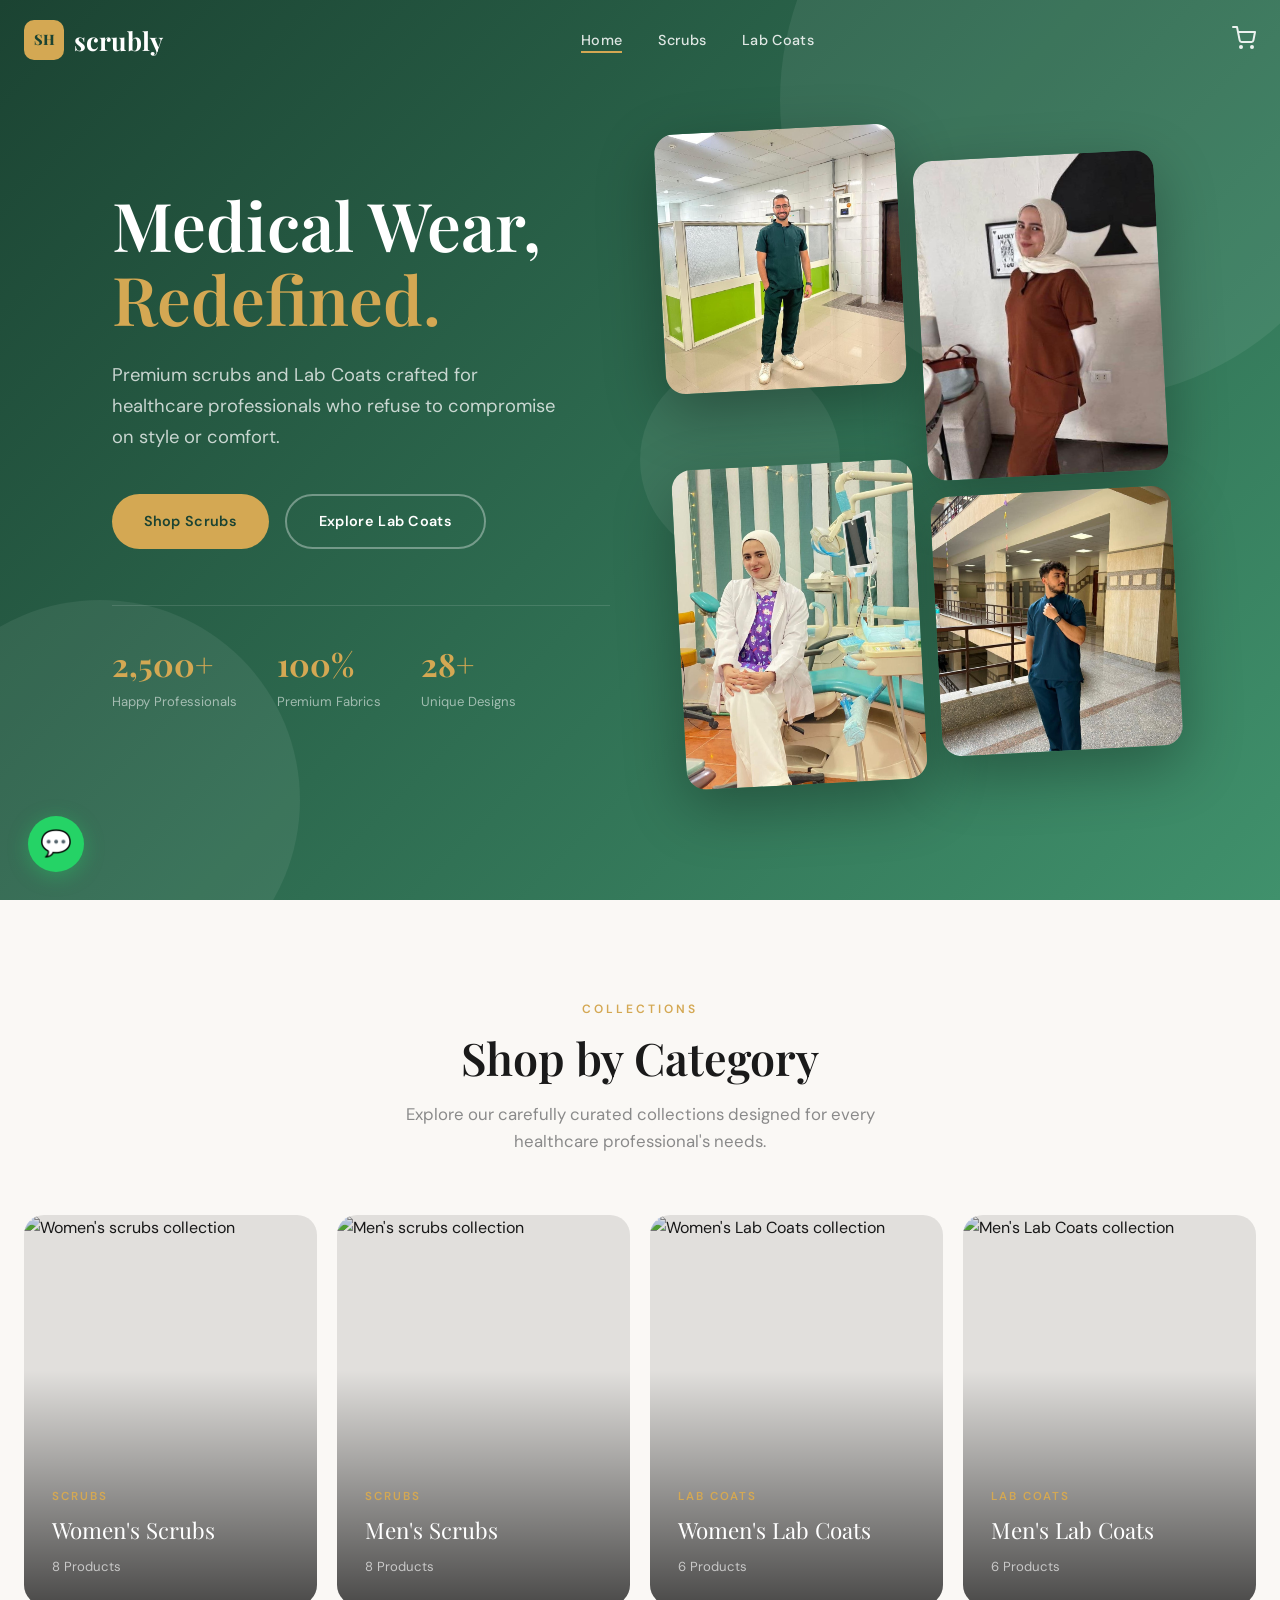
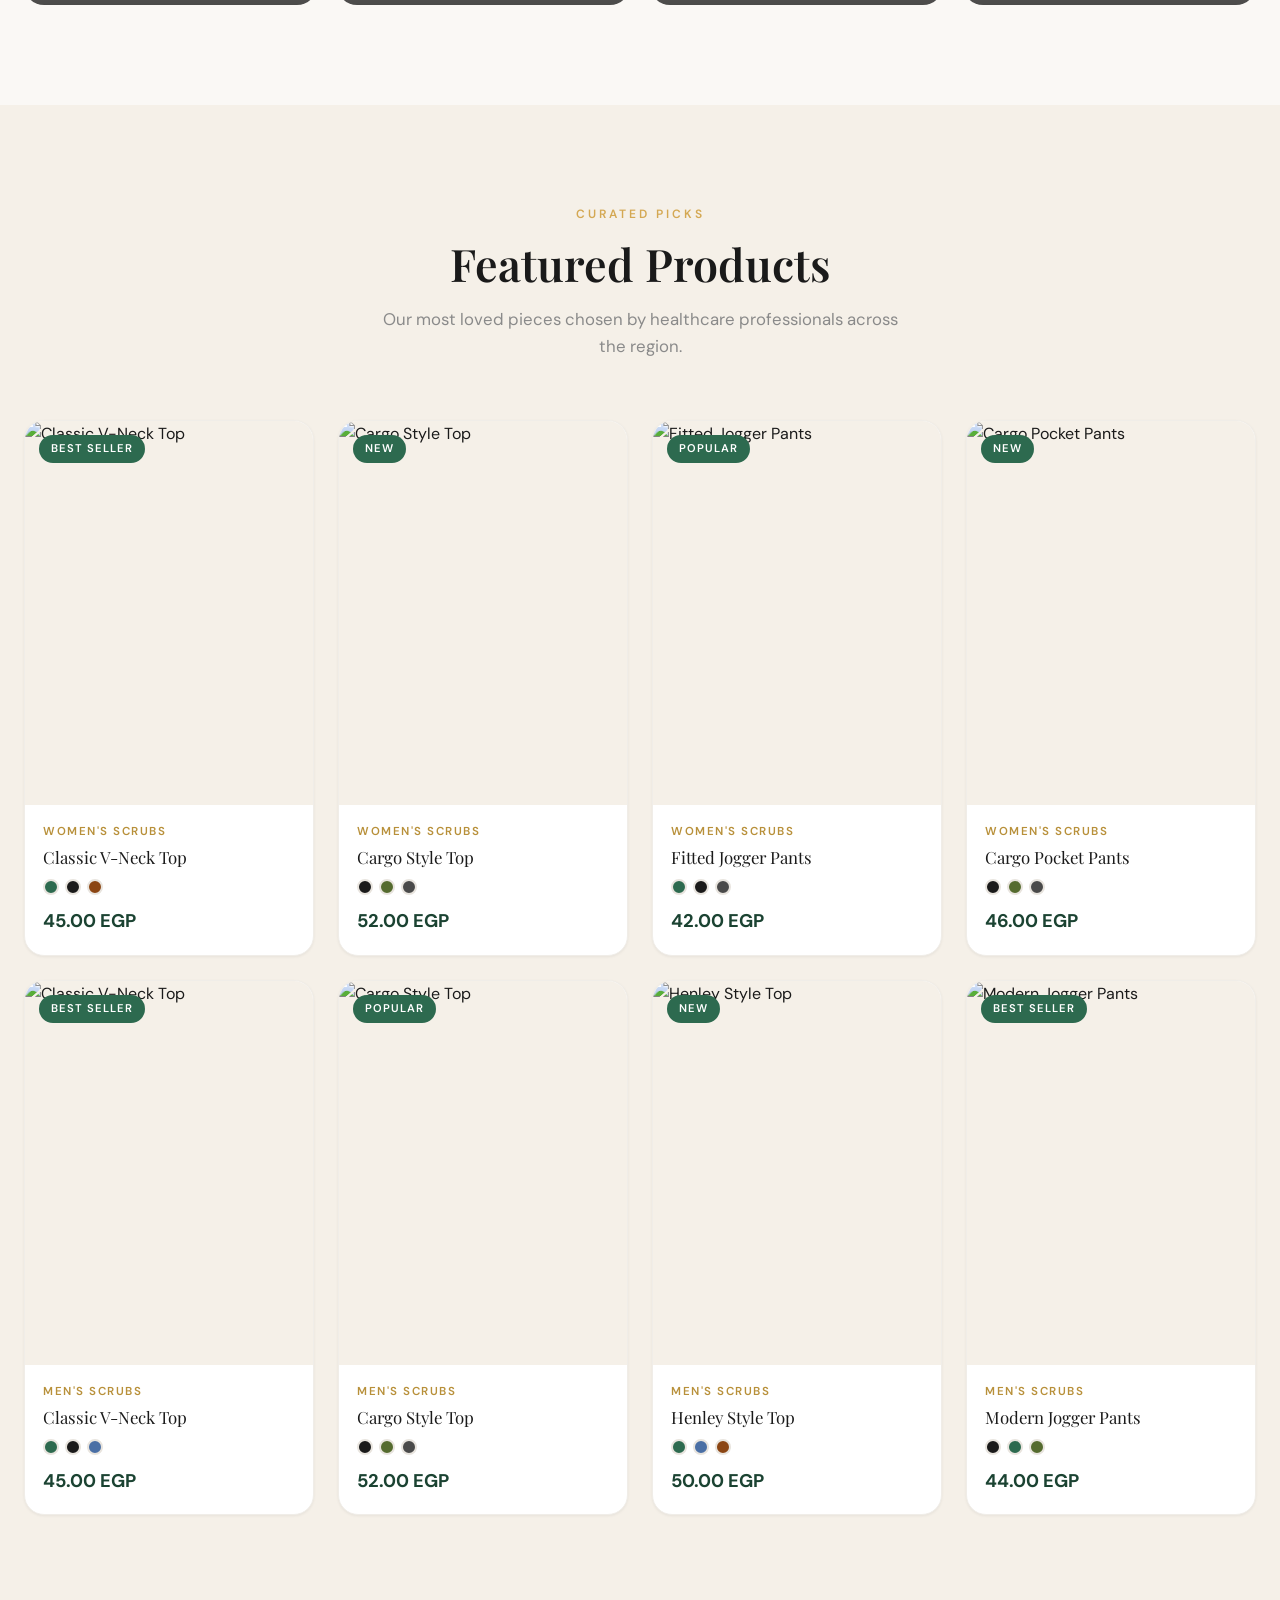
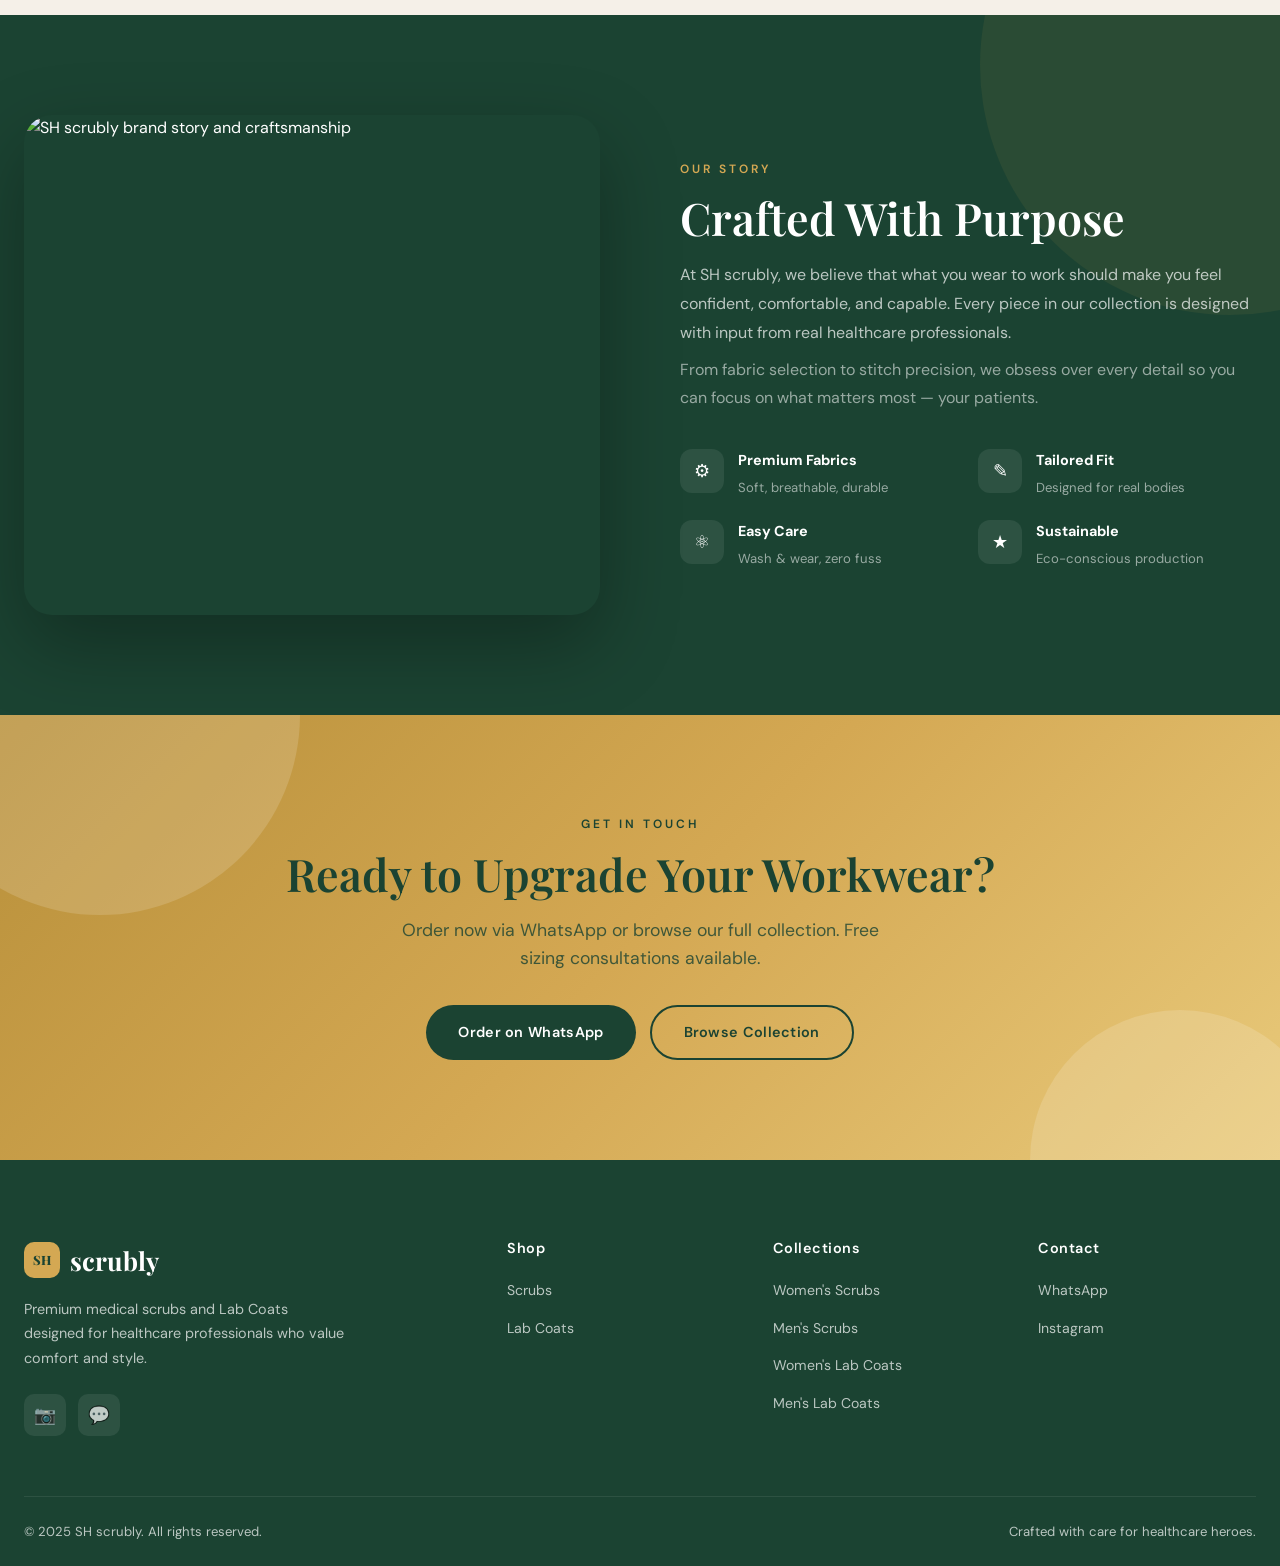
==== commit b7a024ca: "Add files via upload" ====
--- a/index.html
+++ b/index.html
@@ -3,17 +3,17 @@
 <head>
   <meta charset="UTF-8">
   <meta name="viewport" content="width=device-width, initial-scale=1.0">
-  <meta name="description" content="SH scrubly — Premium medical scrubs and bathrobes for healthcare professionals. Shop stylish, comfortable scrubs and luxurious bathrobes for men and women.">
-  <meta name="keywords" content="medical scrubs, bathrobes, healthcare uniforms, nursing scrubs, doctor scrubs, medical bathrobes, premium scrubs, SH scrubly">
+  <meta name="description" content="SH scrubly — Premium medical scrubs and Lab Coats for healthcare professionals. Shop stylish, comfortable scrubs and luxurious Lab Coats for men and women.">
+  <meta name="keywords" content="medical scrubs, Lab Coats, healthcare uniforms, nursing scrubs, doctor scrubs, medical Lab Coats, premium scrubs, SH scrubly">
   <meta name="author" content="SH scrubly">
   <meta name="robots" content="index, follow">
-  <meta property="og:title" content="SH scrubly — Premium Medical Scrubs & Bathrobes">
-  <meta property="og:description" content="Discover premium medical scrubs and luxurious bathrobes designed for comfort, style, and durability.">
+  <meta property="og:title" content="SH scrubly — Premium Medical Scrubs & Lab Coats">
+  <meta property="og:description" content="Discover premium medical scrubs and luxurious Lab Coats designed for comfort, style, and durability.">
   <meta property="og:type" content="website">
   <meta property="og:url" content="https://shscrubly.com">
   <meta property="og:image" content="https://picsum.photos/seed/og-shscrubly/1200/630.jpg">
   <meta name="twitter:card" content="summary_large_image">
-  <title>SH scrubly — Premium Medical Scrubs & Bathrobes</title>
+  <title>SH scrubly — Premium Medical Scrubs & Lab Coats</title>
   <link rel="canonical" href="https://shscrubly.com">
   <link rel="preconnect" href="https://fonts.googleapis.com">
   <link rel="preconnect" href="https://fonts.gstatic.com" crossorigin>
@@ -24,11 +24,11 @@
     "@context": "https://schema.org",
     "@type": "Store",
     "name": "SH scrubly",
-    "description": "Premium medical scrubs and bathrobes for healthcare professionals",
+    "description": "Premium medical scrubs and Lab Coats for healthcare professionals",
     "url": "https://shscrubly.com",
     "priceRange": "$$",
     "telephone": "+201234567890",
-    "sameAs": ["https://instagram.com/shscrubly", "https://wa.me/201234567890"]
+    "sameAs": ["https://www.instagram.com/sh_scrubly?igsh=dXIwY2kzMGV4cnk=", "https://wa.me/201234567890"]
   }
   </script>
 </head>
@@ -47,7 +47,7 @@
       <ul class="nav-links">
         <li><a href="index.html" class="active">Home</a></li>
         <li><a href="scrubs.html">Scrubs</a></li>
-        <li><a href="bathrobes.html">Bathrobes</a></li>
+        <li><a href="Lab Coats.html">Lab Coats</a></li>
       </ul>
       <div class="nav-actions">
         <button class="nav-cart-btn" aria-label="Open cart">
@@ -66,7 +66,7 @@
     <button class="mobile-menu-close" aria-label="Close menu">&times;</button>
     <a href="index.html">Home</a>
     <a href="scrubs.html">Scrubs</a>
-    <a href="bathrobes.html">Bathrobes</a>
+    <a href="Lab Coats.html">Lab Coats</a>
   </div>
 
   <!-- Hero Section -->
@@ -78,15 +78,11 @@
     </div>
     <div class="container">
       <div class="hero-content">
-        <div class="hero-badge">
-          <span class="hero-badge-dot"></span>
-          New Collection 2025
-        </div>
         <h1>Medical Wear,<br><span class="accent">Redefined.</span></h1>
-        <p class="hero-desc">Premium scrubs and bathrobes crafted for healthcare professionals who refuse to compromise on style or comfort.</p>
+        <p class="hero-desc">Premium scrubs and Lab Coats crafted for healthcare professionals who refuse to compromise on style or comfort.</p>
         <div class="hero-buttons">
           <a href="scrubs.html" class="btn btn-primary">Shop Scrubs</a>
-          <a href="bathrobes.html" class="btn btn-outline">Explore Bathrobes</a>
+          <a href="Lab Coats.html" class="btn btn-outline">Explore Lab Coats</a>
         </div>
         <div class="hero-stats">
           <div>
@@ -105,10 +101,10 @@
       </div>
       <div class="hero-visual">
         <div class="hero-image-grid">
-          <div class="hero-img"><img src="https://picsum.photos/seed/hero1/400/520.jpg" alt="Medical professional wearing SH scrubly scrubs" loading="eager"></div>
-          <div class="hero-img"><img src="https://picsum.photos/seed/hero2/400/640.jpg" alt="Premium medical scrub top detail" loading="eager"></div>
-          <div class="hero-img"><img src="https://picsum.photos/seed/hero3/400/640.jpg" alt="Medical bathrobe luxury fabric" loading="eager"></div>
-          <div class="hero-img"><img src="https://picsum.photos/seed/hero4/400/520.jpg" alt="Healthcare professional in stylish scrubs" loading="eager"></div>
+          <div class="hero-img"><img src="1.jpg" alt="Medical professional wearing SH scrubly scrubs" loading="eager"></div>
+          <div class="hero-img"><img src="3.jpg" alt="Premium medical scrub top detail" loading="eager"></div>
+          <div class="hero-img"><img src="4.jpg" alt="Medical bathrobe luxury fabric" loading="eager"></div>
+          <div class="hero-img"><img src="2.jpg" alt="Healthcare professional in stylish scrubs" loading="eager"></div>
         </div>
       </div>
     </div>
@@ -141,20 +137,20 @@
           </div>
           <span class="category-card-arrow">&#8594;</span>
         </a>
-        <a href="bathrobes.html" class="category-card reveal reveal-delay-3">
-          <div class="category-card-bg"><img src="https://picsum.photos/seed/cat-wbath/600/800.jpg" alt="Women's bathrobes collection" loading="lazy"></div>
+        <a href="Lab Coats.html" class="category-card reveal reveal-delay-3">
+          <div class="category-card-bg"><img src="https://picsum.photos/seed/cat-wbath/600/800.jpg" alt="Women's Lab Coats collection" loading="lazy"></div>
           <div class="category-card-overlay">
-            <span class="category-card-label">Bathrobes</span>
-            <span class="category-card-name">Women's Bathrobes</span>
+            <span class="category-card-label">Lab Coats</span>
+            <span class="category-card-name">Women's Lab Coats</span>
             <span class="category-card-count">6 Products</span>
           </div>
           <span class="category-card-arrow">&#8594;</span>
         </a>
-        <a href="bathrobes.html" class="category-card reveal reveal-delay-4" onclick="setTimeout(()=>document.querySelector('[data-tab=men]')&&document.querySelector('[data-tab=men]').click(),100)">
-          <div class="category-card-bg"><img src="https://picsum.photos/seed/cat-mbath/600/800.jpg" alt="Men's bathrobes collection" loading="lazy"></div>
+        <a href="Lab Coats.html" class="category-card reveal reveal-delay-4" onclick="setTimeout(()=>document.querySelector('[data-tab=men]')&&document.querySelector('[data-tab=men]').click(),100)">
+          <div class="category-card-bg"><img src="https://picsum.photos/seed/cat-mbath/600/800.jpg" alt="Men's Lab Coats collection" loading="lazy"></div>
           <div class="category-card-overlay">
-            <span class="category-card-label">Bathrobes</span>
-            <span class="category-card-name">Men's Bathrobes</span>
+            <span class="category-card-label">Lab Coats</span>
+            <span class="category-card-name">Men's Lab Coats</span>
             <span class="category-card-count">6 Products</span>
           </div>
           <span class="category-card-arrow">&#8594;</span>
@@ -236,9 +232,9 @@
             <span class="nav-logo-icon" style="width:36px;height:36px;font-size:0.8rem;">SH</span>
             scrubly
           </div>
-          <p class="footer-desc">Premium medical scrubs and bathrobes designed for healthcare professionals who value comfort and style.</p>
+          <p class="footer-desc">Premium medical scrubs and Lab Coats designed for healthcare professionals who value comfort and style.</p>
           <div class="footer-social">
-            <a href="https://instagram.com/shscrubly" target="_blank" rel="noopener" aria-label="Instagram">&#128247;</a>
+            <a href="https://www.instagram.com/sh_scrubly?igsh=dXIwY2kzMGV4cnk=" target="_blank" rel="noopener" aria-label="Instagram">&#128247;</a>
             <a href="https://wa.me/201234567890" target="_blank" rel="noopener" aria-label="WhatsApp">&#128172;</a>
           </div>
         </div>
@@ -246,7 +242,7 @@
           <h4>Shop</h4>
           <ul>
             <li><a href="scrubs.html">Scrubs</a></li>
-            <li><a href="bathrobes.html">Bathrobes</a></li>
+            <li><a href="Lab Coats.html">Lab Coats</a></li>
           </ul>
         </div>
         <div class="footer-col">
@@ -254,15 +250,15 @@
           <ul>
             <li><a href="scrubs.html">Women's Scrubs</a></li>
             <li><a href="scrubs.html">Men's Scrubs</a></li>
-            <li><a href="bathrobes.html">Women's Bathrobes</a></li>
-            <li><a href="bathrobes.html">Men's Bathrobes</a></li>
+            <li><a href="Lab Coats.html">Women's Lab Coats</a></li>
+            <li><a href="Lab Coats.html">Men's Lab Coats</a></li>
           </ul>
         </div>
         <div class="footer-col">
           <h4>Contact</h4>
           <ul>
             <li><a href="https://wa.me/201234567890" target="_blank" rel="noopener">WhatsApp</a></li>
-            <li><a href="https://instagram.com/shscrubly" target="_blank" rel="noopener">Instagram</a></li>
+            <li><a href="https://www.instagram.com/sh_scrubly?igsh=dXIwY2kzMGV4cnk=" target="_blank" rel="noopener">Instagram</a></li>
           </ul>
         </div>
       </div>
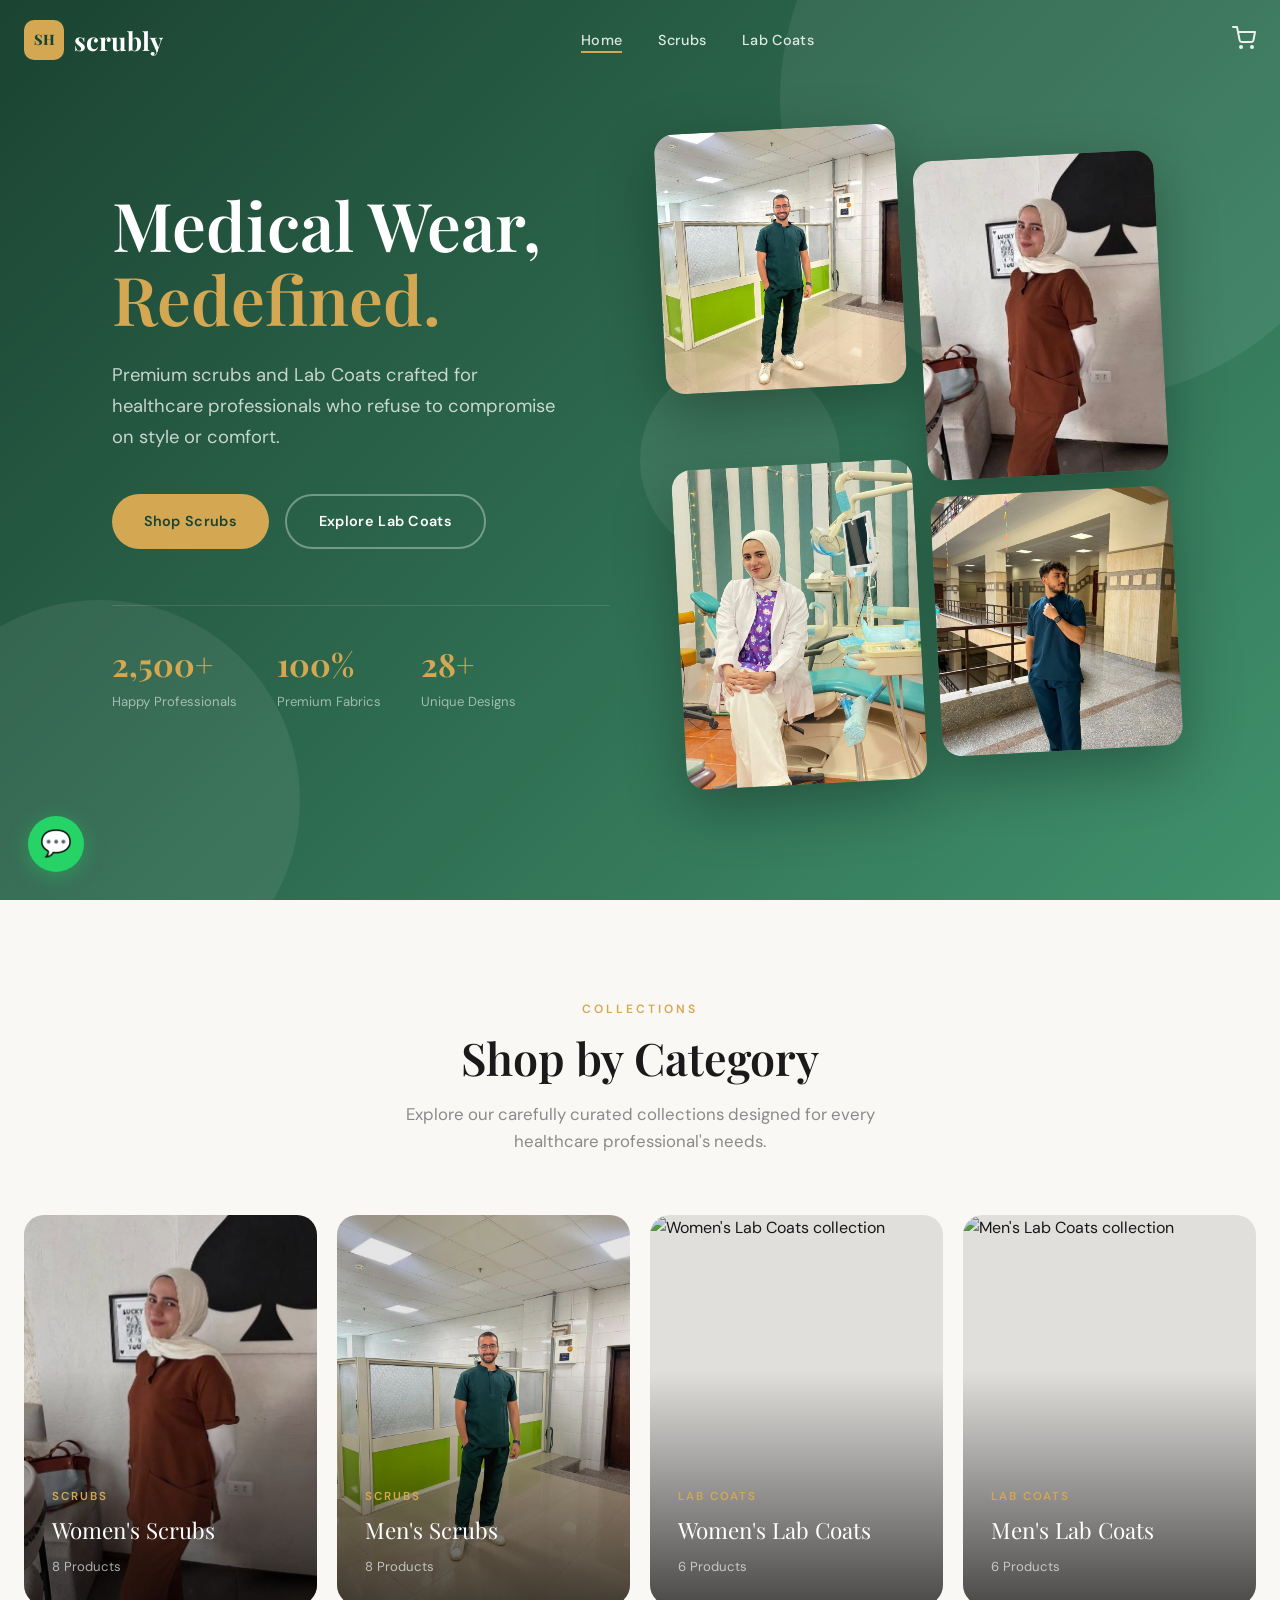
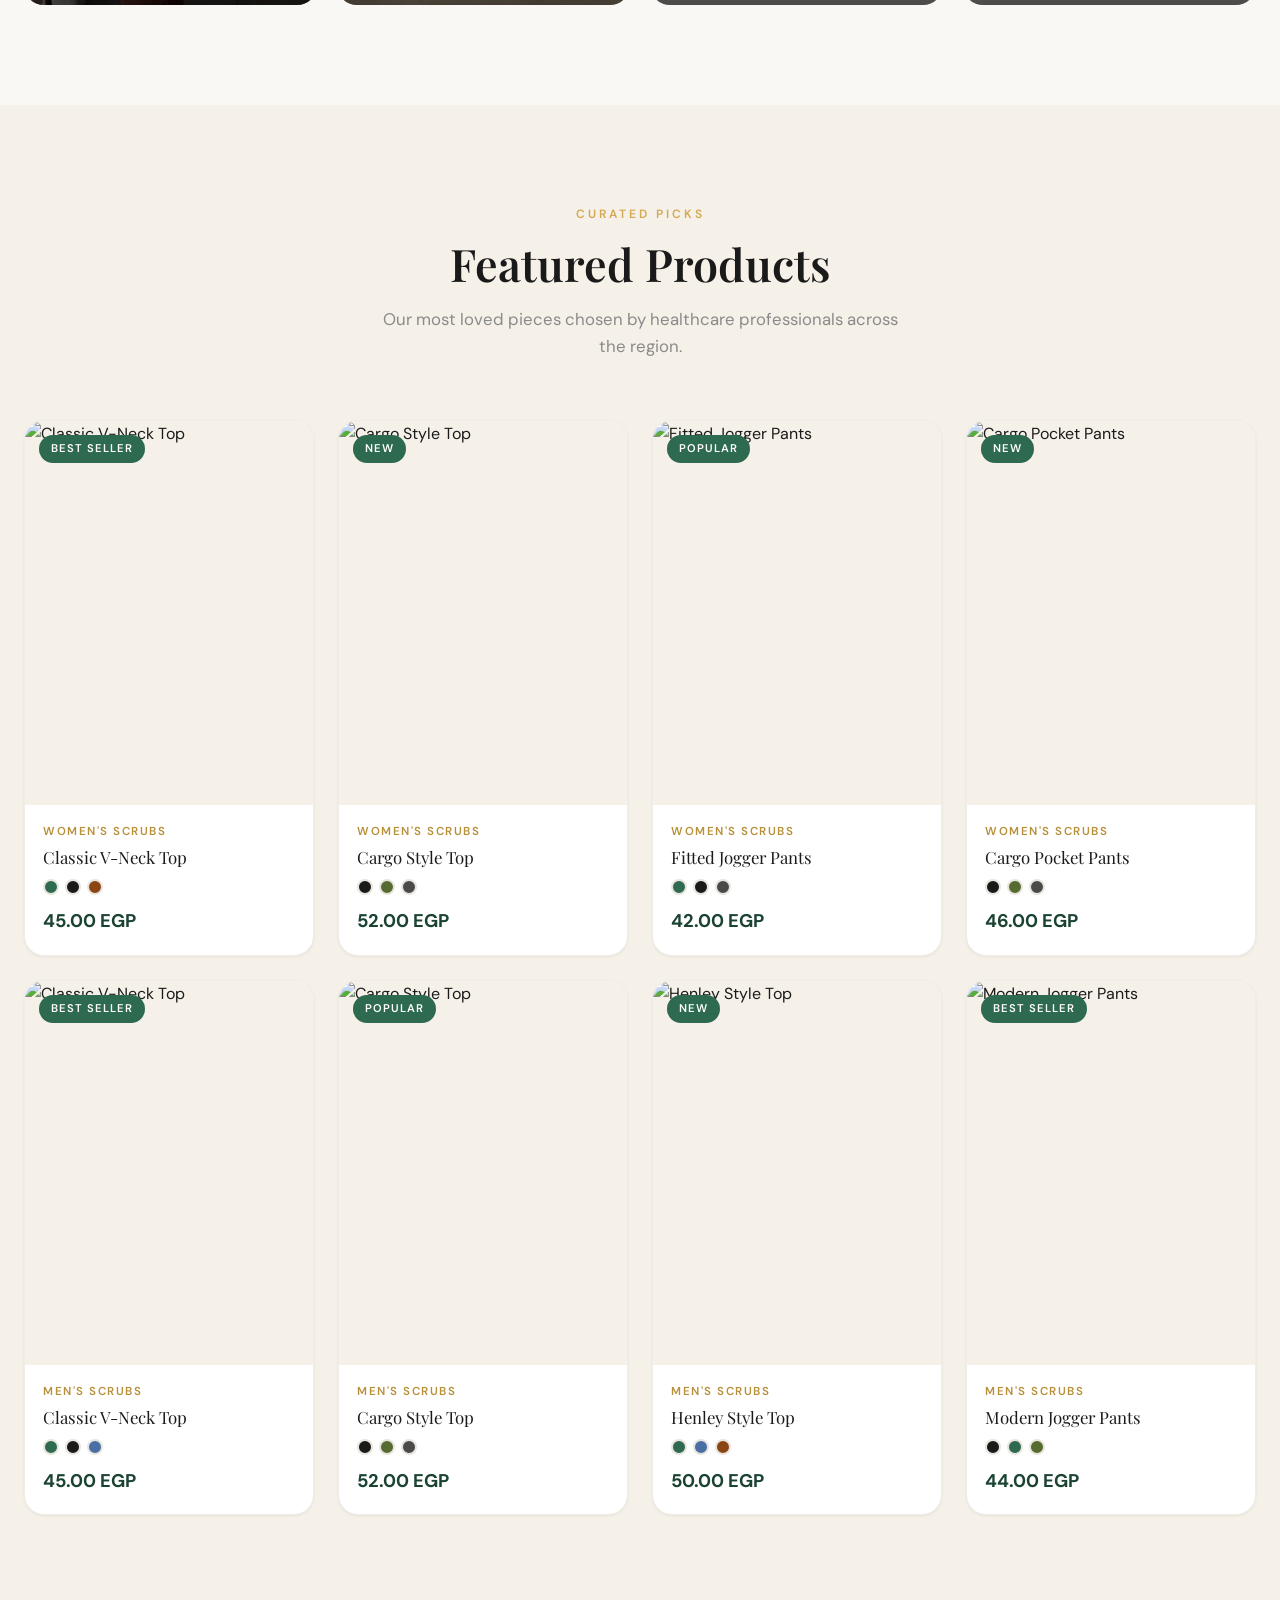
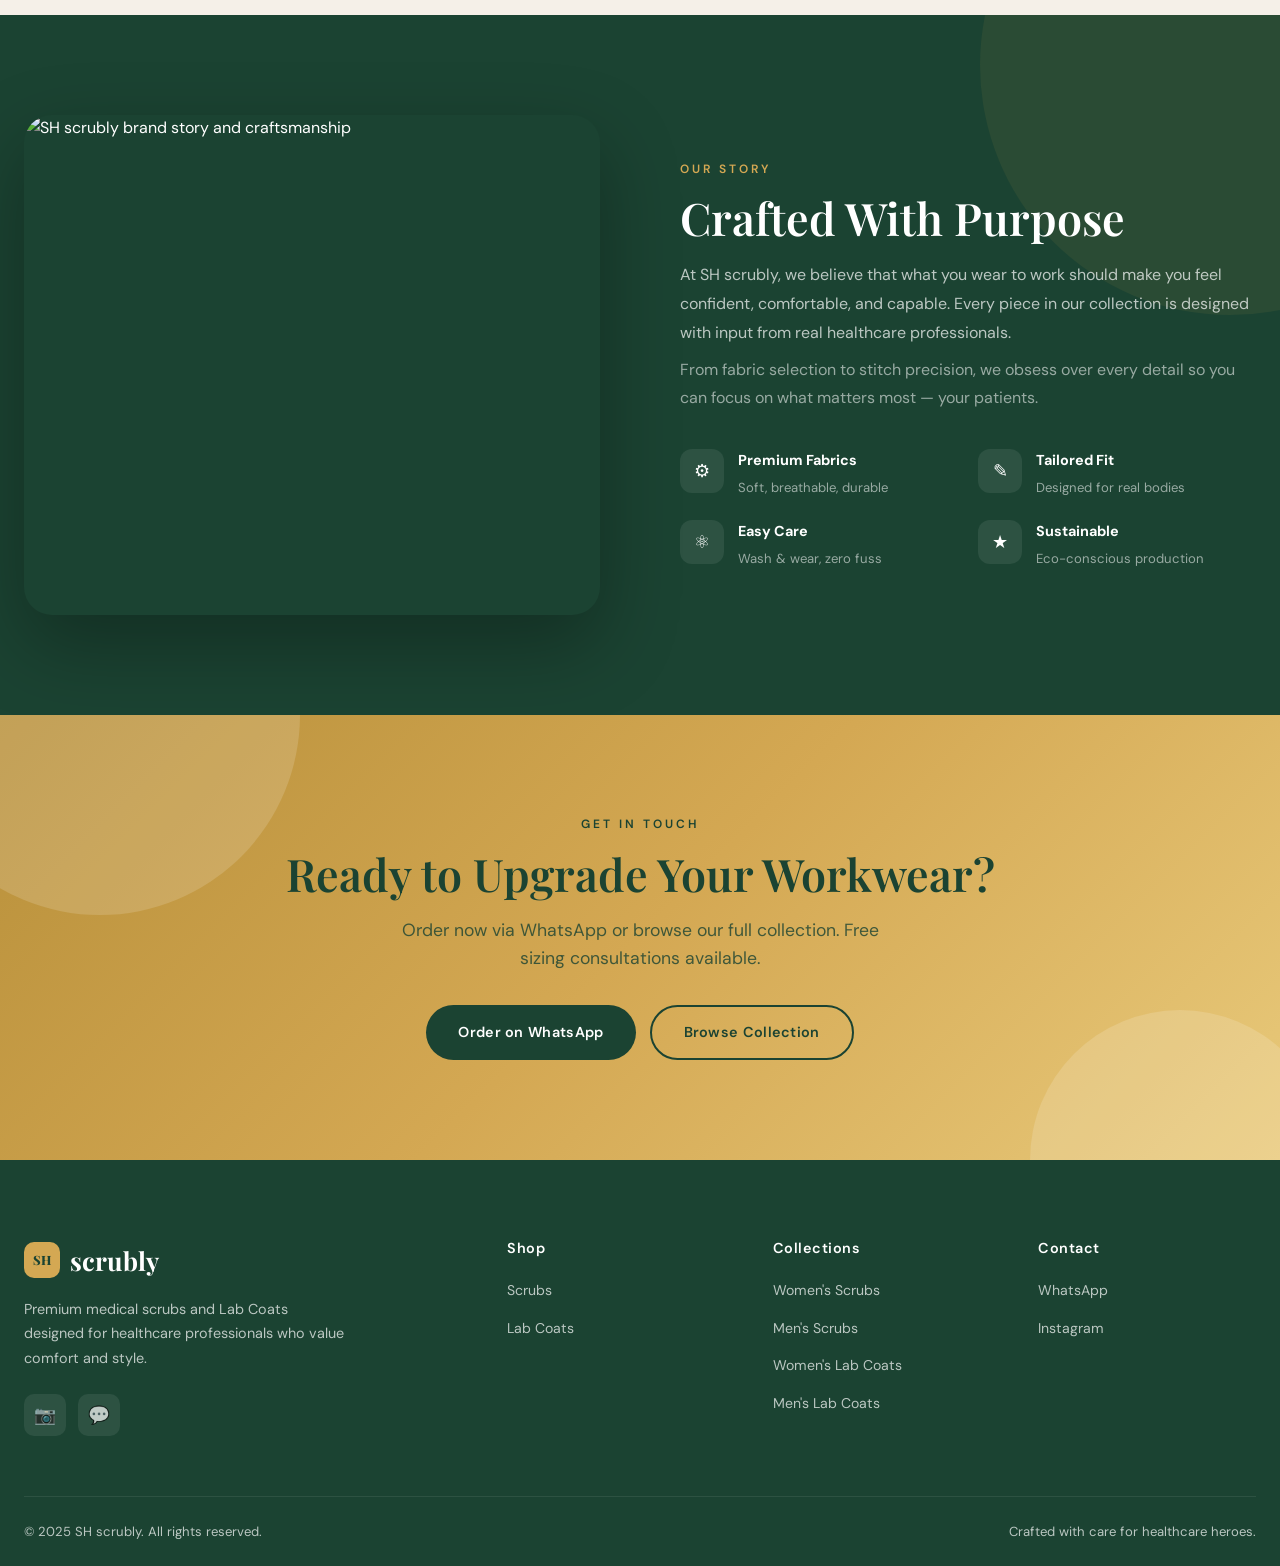
==== commit dbe5f98d: "Update index.html" ====
--- a/index.html
+++ b/index.html
@@ -120,38 +120,38 @@
       </div>
       <div class="categories-grid">
         <a href="scrubs.html" class="category-card reveal reveal-delay-1">
-          <div class="category-card-bg"><img src="https://picsum.photos/seed/cat-wscrubs/600/800.jpg" alt="Women's scrubs collection" loading="lazy"></div>
+          <div class="category-card-bg"><img src="3.jpg" alt="Women's scrubs collection" loading="lazy"></div>
           <div class="category-card-overlay">
             <span class="category-card-label">Scrubs</span>
             <span class="category-card-name">Women's Scrubs</span>
-            <span class="category-card-count">8 Products</span>
+            <span class="category-card-count" data-count="scrubs-women">0 Products</span>
           </div>
           <span class="category-card-arrow">&#8594;</span>
         </a>
         <a href="scrubs.html" class="category-card reveal reveal-delay-2" onclick="setTimeout(()=>document.querySelector('[data-tab=men]')&&document.querySelector('[data-tab=men]').click(),100)">
-          <div class="category-card-bg"><img src="https://picsum.photos/seed/cat-mscrubs/600/800.jpg" alt="Men's scrubs collection" loading="lazy"></div>
+          <div class="category-card-bg"><img src="1.jpg" alt="Men's scrubs collection" loading="lazy"></div>
           <div class="category-card-overlay">
             <span class="category-card-label">Scrubs</span>
             <span class="category-card-name">Men's Scrubs</span>
-            <span class="category-card-count">8 Products</span>
+            <span class="category-card-count" data-count="scrubs-men">0 Products</span>
           </div>
           <span class="category-card-arrow">&#8594;</span>
         </a>
         <a href="Lab Coats.html" class="category-card reveal reveal-delay-3">
-          <div class="category-card-bg"><img src="https://picsum.photos/seed/cat-wbath/600/800.jpg" alt="Women's Lab Coats collection" loading="lazy"></div>
+          <div class="category-card-bg"><img src="5.jpg" alt="Women's Lab Coats collection" loading="lazy"></div>
           <div class="category-card-overlay">
             <span class="category-card-label">Lab Coats</span>
             <span class="category-card-name">Women's Lab Coats</span>
-            <span class="category-card-count">6 Products</span>
+            <span class="category-card-count" data-count="labcoats-women">0 Products</span>
           </div>
           <span class="category-card-arrow">&#8594;</span>
         </a>
         <a href="Lab Coats.html" class="category-card reveal reveal-delay-4" onclick="setTimeout(()=>document.querySelector('[data-tab=men]')&&document.querySelector('[data-tab=men]').click(),100)">
-          <div class="category-card-bg"><img src="https://picsum.photos/seed/cat-mbath/600/800.jpg" alt="Men's Lab Coats collection" loading="lazy"></div>
+          <div class="category-card-bg"><img src="5.jpg" alt="Men's Lab Coats collection" loading="lazy"></div>
           <div class="category-card-overlay">
             <span class="category-card-label">Lab Coats</span>
             <span class="category-card-name">Men's Lab Coats</span>
-            <span class="category-card-count">6 Products</span>
+            <span class="category-card-count" data-count="labcoats-men">0 Products</span>
           </div>
           <span class="category-card-arrow">&#8594;</span>
         </a>
@@ -333,4 +333,4 @@
 
   <script src="script.js"></script>
 </body>
-</html>+</html>
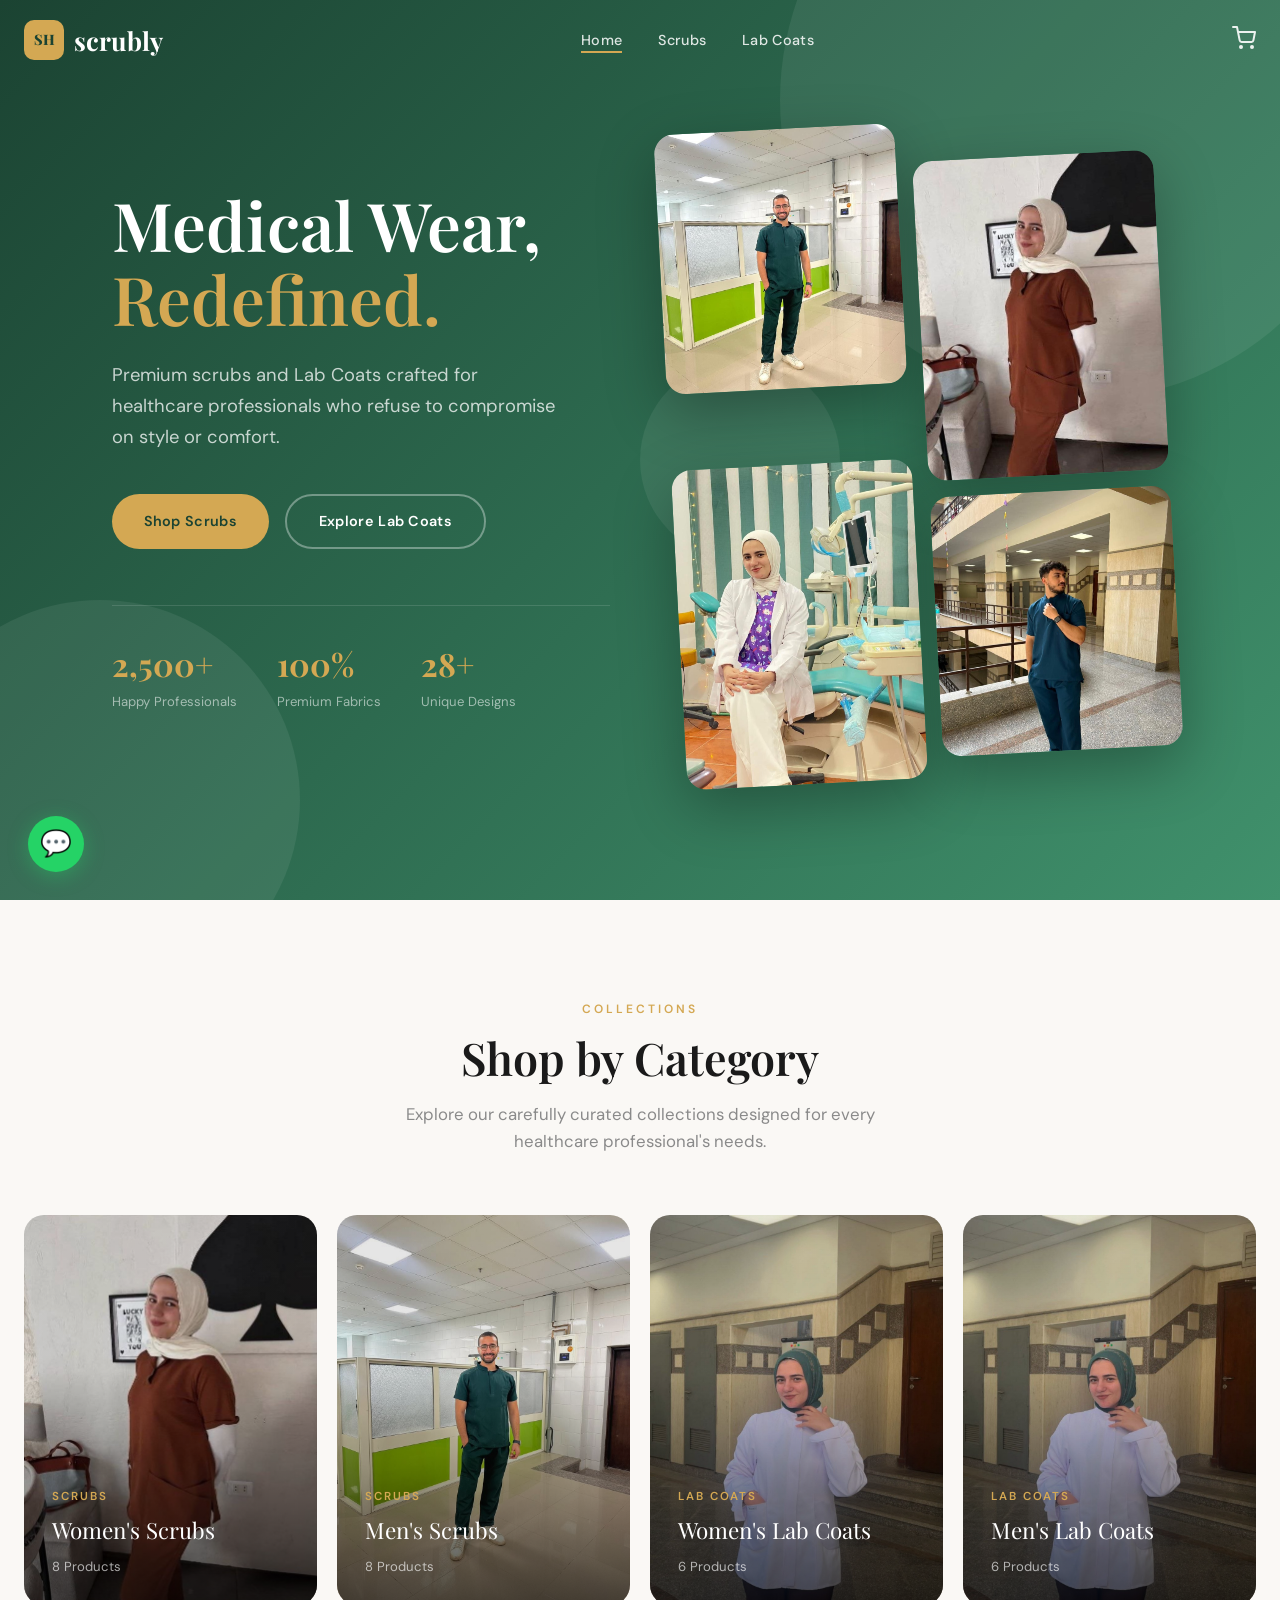
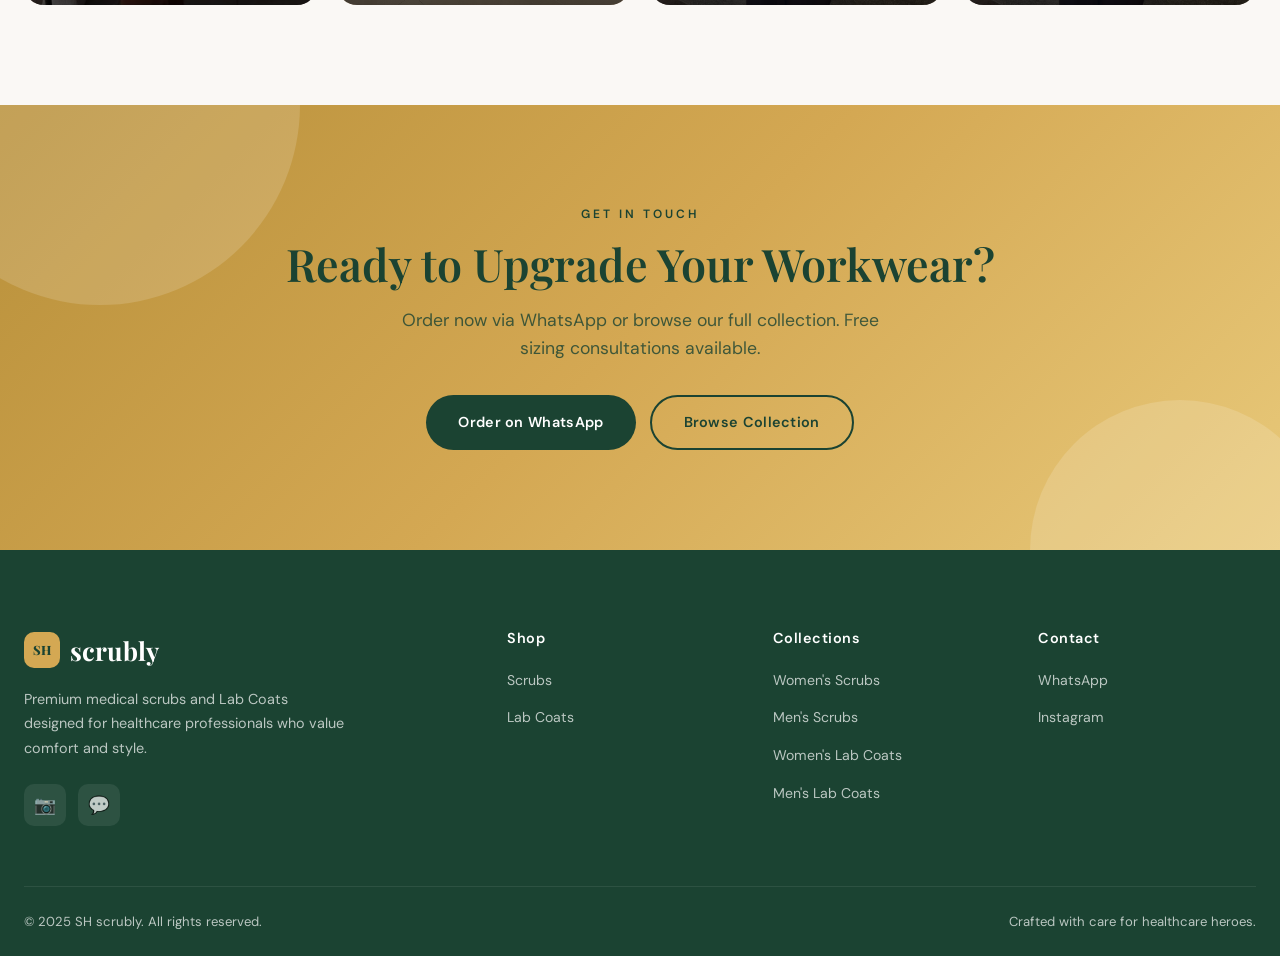
==== commit 8b81291e: "Update index.html" ====
--- a/index.html
+++ b/index.html
@@ -159,56 +159,7 @@
     </div>
   </section>
 
-  <!-- Featured Products -->
-  <section class="section" style="background:var(--bg-warm);" aria-label="Featured products">
-    <div class="container">
-      <div class="section-header reveal">
-        <span class="section-label">Curated Picks</span>
-        <h2 class="section-title">Featured Products</h2>
-        <p class="section-desc">Our most loved pieces chosen by healthcare professionals across the region.</p>
-      </div>
-      <div class="featured-grid"></div>
-    </div>
-  </section>
-
-  <!-- Brand Story -->
-  <section class="section brand-section" aria-label="About SH scrubly">
-    <div class="container">
-      <div class="brand-grid">
-        <div class="brand-image reveal">
-          <img src="https://picsum.photos/seed/brand-story/800/500.jpg" alt="SH scrubly brand story and craftsmanship" loading="lazy">
-        </div>
-        <div class="reveal reveal-delay-2">
-          <span class="section-label">Our Story</span>
-          <h2 class="section-title">Crafted With Purpose</h2>
-          <p style="color:rgba(255,255,255,0.7);line-height:1.8;margin-bottom:8px;">
-            At SH scrubly, we believe that what you wear to work should make you feel confident, comfortable, and capable. Every piece in our collection is designed with input from real healthcare professionals.
-          </p>
-          <p style="color:rgba(255,255,255,0.55);line-height:1.8;">
-            From fabric selection to stitch precision, we obsess over every detail so you can focus on what matters most — your patients.
-          </p>
-          <div class="brand-features">
-            <div class="brand-feature">
-              <div class="brand-feature-icon">&#9881;</div>
-              <div class="brand-feature-text"><strong>Premium Fabrics</strong><span>Soft, breathable, durable</span></div>
-            </div>
-            <div class="brand-feature">
-              <div class="brand-feature-icon">&#9998;</div>
-              <div class="brand-feature-text"><strong>Tailored Fit</strong><span>Designed for real bodies</span></div>
-            </div>
-            <div class="brand-feature">
-              <div class="brand-feature-icon">&#9883;</div>
-              <div class="brand-feature-text"><strong>Easy Care</strong><span>Wash & wear, zero fuss</span></div>
-            </div>
-            <div class="brand-feature">
-              <div class="brand-feature-icon">&#9733;</div>
-              <div class="brand-feature-text"><strong>Sustainable</strong><span>Eco-conscious production</span></div>
-            </div>
-          </div>
-        </div>
-      </div>
-    </div>
-  </section>
+
 
   <!-- CTA Section -->
   <section class="section cta-section" aria-label="Call to action">
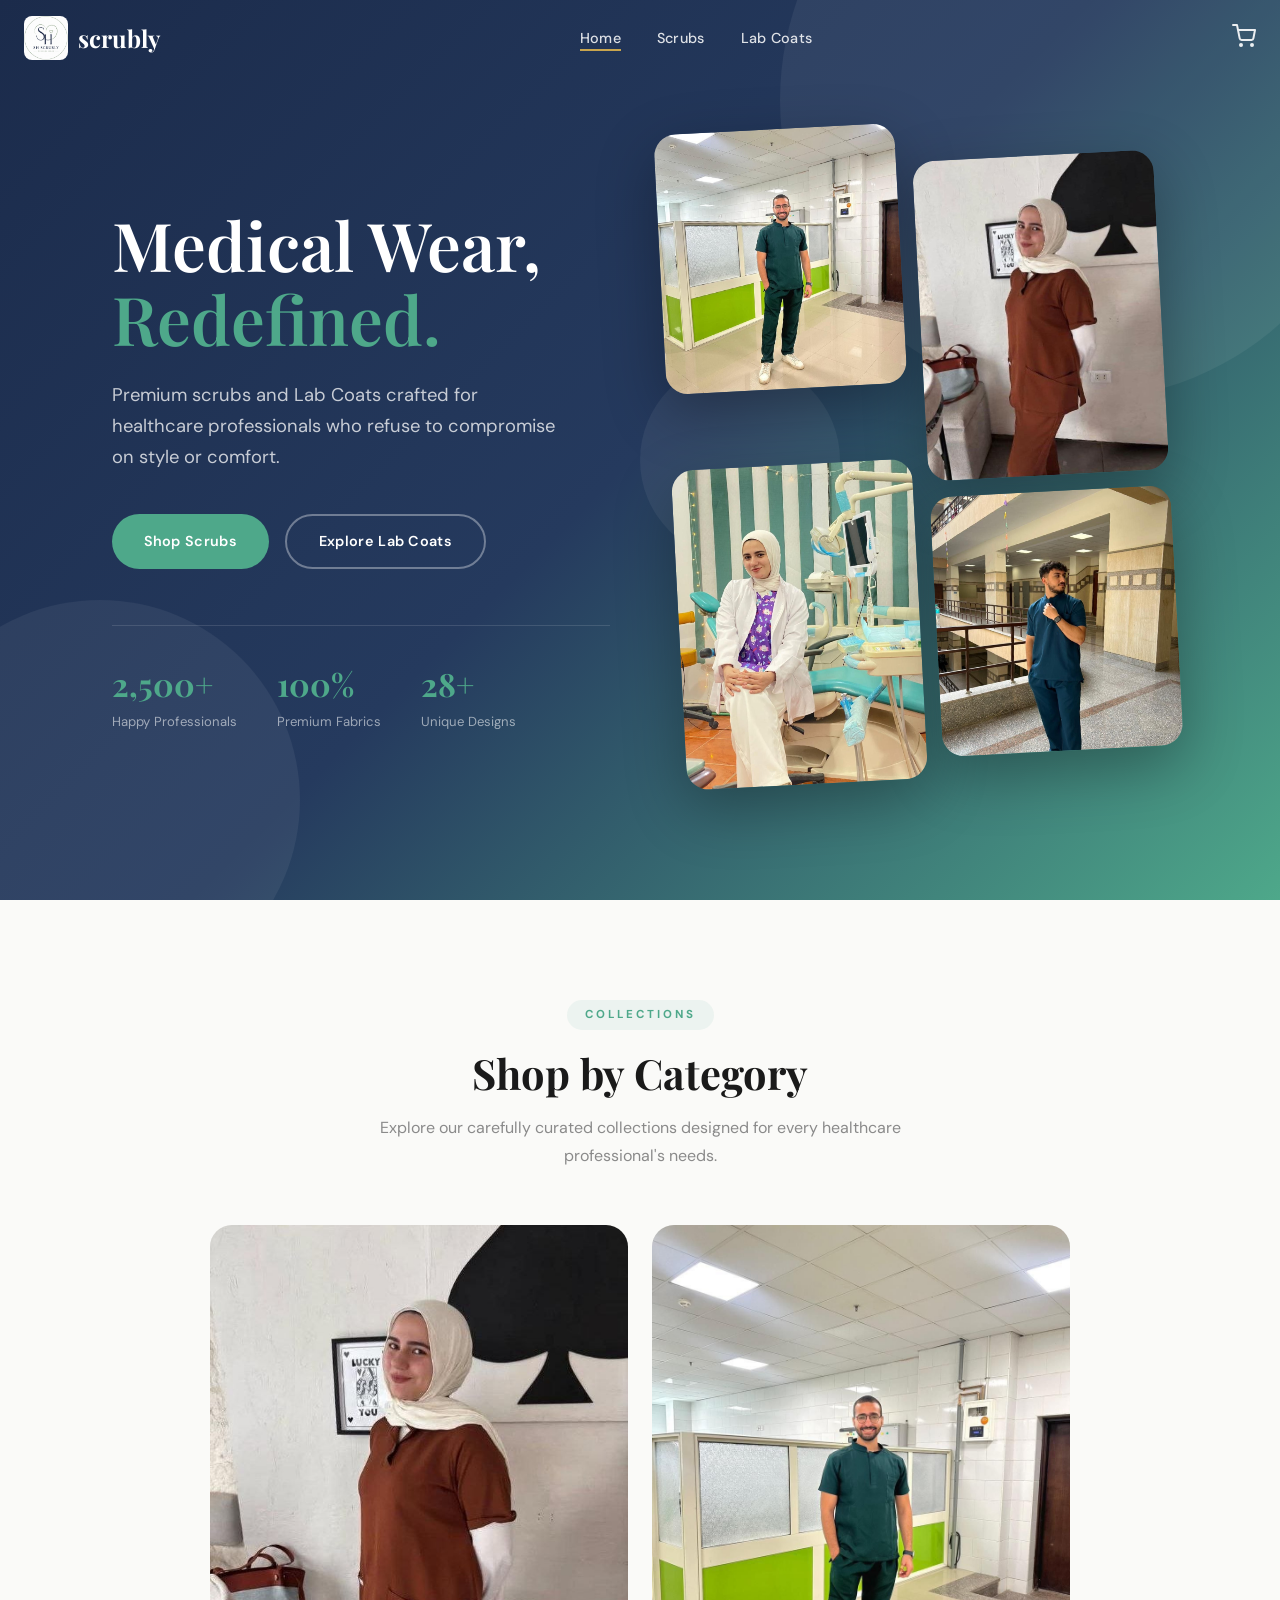
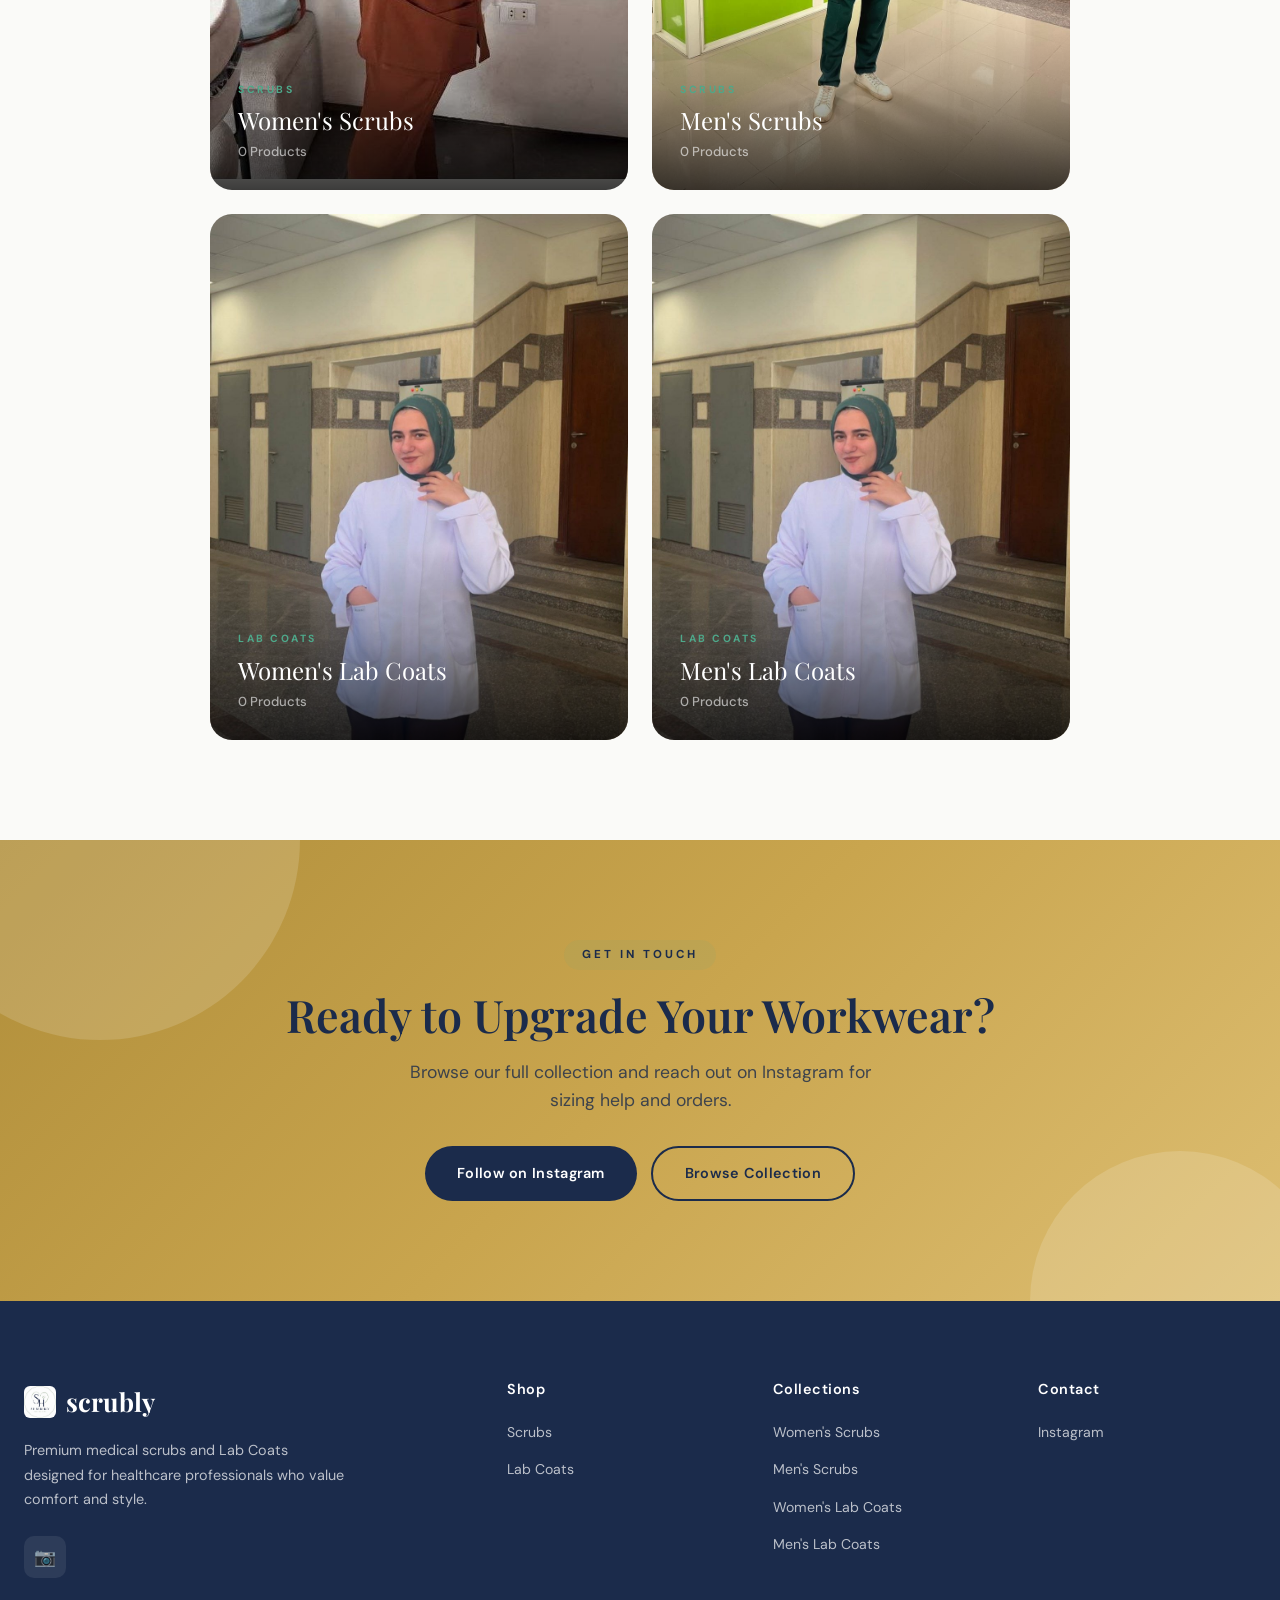
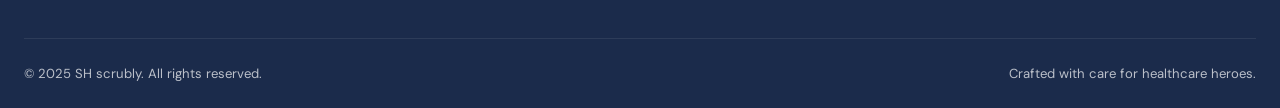
==== commit e82ee2b6: "Add files via upload" ====
--- a/index.html
+++ b/index.html
@@ -4,7 +4,7 @@
   <meta charset="UTF-8">
   <meta name="viewport" content="width=device-width, initial-scale=1.0">
   <meta name="description" content="SH scrubly — Premium medical scrubs and Lab Coats for healthcare professionals. Shop stylish, comfortable scrubs and luxurious Lab Coats for men and women.">
-  <meta name="keywords" content="medical scrubs, Lab Coats, healthcare uniforms, nursing scrubs, doctor scrubs, medical Lab Coats, premium scrubs, SH scrubly">
+  <meta name="keywords" content="medical scrubs, Lab Coats, healthcare uniforms, nursing scrubs, doctor scrubs, premium scrubs, SH scrubly">
   <meta name="author" content="SH scrubly">
   <meta name="robots" content="index, follow">
   <meta property="og:title" content="SH scrubly — Premium Medical Scrubs & Lab Coats">
@@ -27,8 +27,7 @@
     "description": "Premium medical scrubs and Lab Coats for healthcare professionals",
     "url": "https://shscrubly.com",
     "priceRange": "$$",
-    "telephone": "+201234567890",
-    "sameAs": ["https://www.instagram.com/sh_scrubly?igsh=dXIwY2kzMGV4cnk=", "https://wa.me/201234567890"]
+    "sameAs": ["https://www.instagram.com/sh_scrubly?igsh=dXIwY2kzMGV4cnk="]
   }
   </script>
 </head>
@@ -41,13 +40,13 @@
   <nav class="navbar" role="navigation" aria-label="Main navigation">
     <div class="container">
       <a href="index.html" class="nav-logo" aria-label="SH scrubly Home">
-        <span class="nav-logo-icon">SH</span>
+        <img src="logo.png" alt="SH scrubly" class="nav-logo-img" onerror="this.classList.add('hidden-logo')">
         scrubly
       </a>
       <ul class="nav-links">
         <li><a href="index.html" class="active">Home</a></li>
         <li><a href="scrubs.html">Scrubs</a></li>
-        <li><a href="Lab Coats.html">Lab Coats</a></li>
+        <li><a href="labcoats.html">Lab Coats</a></li>
       </ul>
       <div class="nav-actions">
         <button class="nav-cart-btn" aria-label="Open cart">
@@ -66,7 +65,7 @@
     <button class="mobile-menu-close" aria-label="Close menu">&times;</button>
     <a href="index.html">Home</a>
     <a href="scrubs.html">Scrubs</a>
-    <a href="Lab Coats.html">Lab Coats</a>
+    <a href="labcoats.html">Lab Coats</a>
   </div>
 
   <!-- Hero Section -->
@@ -82,7 +81,7 @@
         <p class="hero-desc">Premium scrubs and Lab Coats crafted for healthcare professionals who refuse to compromise on style or comfort.</p>
         <div class="hero-buttons">
           <a href="scrubs.html" class="btn btn-primary">Shop Scrubs</a>
-          <a href="Lab Coats.html" class="btn btn-outline">Explore Lab Coats</a>
+          <a href="labcoats.html" class="btn btn-outline">Explore Lab Coats</a>
         </div>
         <div class="hero-stats">
           <div>
@@ -103,7 +102,7 @@
         <div class="hero-image-grid">
           <div class="hero-img"><img src="1.jpg" alt="Medical professional wearing SH scrubly scrubs" loading="eager"></div>
           <div class="hero-img"><img src="3.jpg" alt="Premium medical scrub top detail" loading="eager"></div>
-          <div class="hero-img"><img src="4.jpg" alt="Medical bathrobe luxury fabric" loading="eager"></div>
+          <div class="hero-img"><img src="4.jpg" alt="Medical Lab Coat luxury fabric" loading="eager"></div>
           <div class="hero-img"><img src="2.jpg" alt="Healthcare professional in stylish scrubs" loading="eager"></div>
         </div>
       </div>
@@ -128,7 +127,7 @@
           </div>
           <span class="category-card-arrow">&#8594;</span>
         </a>
-        <a href="scrubs.html" class="category-card reveal reveal-delay-2" onclick="setTimeout(()=>document.querySelector('[data-tab=men]')&&document.querySelector('[data-tab=men]').click(),100)">
+        <a href="scrubs.html" class="category-card reveal reveal-delay-2" onclick="setTimeout(()=>{const t=document.querySelector('[data-tab=men]');if(t)t.click();},100)">
           <div class="category-card-bg"><img src="1.jpg" alt="Men's scrubs collection" loading="lazy"></div>
           <div class="category-card-overlay">
             <span class="category-card-label">Scrubs</span>
@@ -137,7 +136,7 @@
           </div>
           <span class="category-card-arrow">&#8594;</span>
         </a>
-        <a href="Lab Coats.html" class="category-card reveal reveal-delay-3">
+        <a href="labcoats.html" class="category-card reveal reveal-delay-3">
           <div class="category-card-bg"><img src="5.jpg" alt="Women's Lab Coats collection" loading="lazy"></div>
           <div class="category-card-overlay">
             <span class="category-card-label">Lab Coats</span>
@@ -146,7 +145,7 @@
           </div>
           <span class="category-card-arrow">&#8594;</span>
         </a>
-        <a href="Lab Coats.html" class="category-card reveal reveal-delay-4" onclick="setTimeout(()=>document.querySelector('[data-tab=men]')&&document.querySelector('[data-tab=men]').click(),100)">
+        <a href="labcoats.html" class="category-card reveal reveal-delay-4" onclick="setTimeout(()=>{const t=document.querySelector('[data-tab=men]');if(t)t.click();},100)">
           <div class="category-card-bg"><img src="5.jpg" alt="Men's Lab Coats collection" loading="lazy"></div>
           <div class="category-card-overlay">
             <span class="category-card-label">Lab Coats</span>
@@ -158,17 +157,15 @@
       </div>
     </div>
   </section>
-
-
 
   <!-- CTA Section -->
   <section class="section cta-section" aria-label="Call to action">
     <div class="container reveal">
       <span class="section-label" style="color:var(--primary-dark);">Get in Touch</span>
       <h2>Ready to Upgrade Your Workwear?</h2>
-      <p>Order now via WhatsApp or browse our full collection. Free sizing consultations available.</p>
+      <p>Browse our full collection and reach out on Instagram for sizing help and orders.</p>
       <div style="display:flex;gap:14px;justify-content:center;flex-wrap:wrap;">
-        <a href="https://wa.me/201234567890" target="_blank" rel="noopener" class="btn btn-dark">Order on WhatsApp</a>
+        <a href="https://www.instagram.com/sh_scrubly?igsh=dXIwY2kzMGV4cnk=" target="_blank" rel="noopener" class="btn btn-dark">Follow on Instagram</a>
         <a href="scrubs.html" class="btn btn-outline" style="border-color:var(--primary-dark);color:var(--primary-dark);">Browse Collection</a>
       </div>
     </div>
@@ -180,20 +177,20 @@
       <div class="footer-grid">
         <div>
           <div class="footer-brand-name">
-            <span class="nav-logo-icon" style="width:36px;height:36px;font-size:0.8rem;">SH</span>
+            <img src="logo.png" alt="SH" class="footer-logo-img" onerror="this.classList.add('hidden-logo')">
+            
             scrubly
           </div>
           <p class="footer-desc">Premium medical scrubs and Lab Coats designed for healthcare professionals who value comfort and style.</p>
           <div class="footer-social">
             <a href="https://www.instagram.com/sh_scrubly?igsh=dXIwY2kzMGV4cnk=" target="_blank" rel="noopener" aria-label="Instagram">&#128247;</a>
-            <a href="https://wa.me/201234567890" target="_blank" rel="noopener" aria-label="WhatsApp">&#128172;</a>
           </div>
         </div>
         <div class="footer-col">
           <h4>Shop</h4>
           <ul>
             <li><a href="scrubs.html">Scrubs</a></li>
-            <li><a href="Lab Coats.html">Lab Coats</a></li>
+            <li><a href="labcoats.html">Lab Coats</a></li>
           </ul>
         </div>
         <div class="footer-col">
@@ -201,14 +198,13 @@
           <ul>
             <li><a href="scrubs.html">Women's Scrubs</a></li>
             <li><a href="scrubs.html">Men's Scrubs</a></li>
-            <li><a href="Lab Coats.html">Women's Lab Coats</a></li>
-            <li><a href="Lab Coats.html">Men's Lab Coats</a></li>
+            <li><a href="labcoats.html">Women's Lab Coats</a></li>
+            <li><a href="labcoats.html">Men's Lab Coats</a></li>
           </ul>
         </div>
         <div class="footer-col">
           <h4>Contact</h4>
           <ul>
-            <li><a href="https://wa.me/201234567890" target="_blank" rel="noopener">WhatsApp</a></li>
             <li><a href="https://www.instagram.com/sh_scrubly?igsh=dXIwY2kzMGV4cnk=" target="_blank" rel="noopener">Instagram</a></li>
           </ul>
         </div>
@@ -219,9 +215,6 @@
       </div>
     </div>
   </footer>
-
-  <!-- Floating WhatsApp -->
-  <a href="https://wa.me/201234567890" target="_blank" rel="noopener" class="float-whatsapp" aria-label="Chat on WhatsApp">&#128172;</a>
 
   <!-- Cart Sidebar -->
   <div class="cart-overlay" aria-hidden="true"></div>
@@ -234,7 +227,7 @@
     <div class="cart-footer">
       <div class="cart-total">
         <span class="cart-total-label">Total</span>
-        <span class="cart-total-value">$0.00</span>
+        <span class="cart-total-value">0.00 EGP</span>
       </div>
       <button class="btn btn-primary cart-checkout-btn">Proceed to Checkout</button>
     </div>
@@ -284,4 +277,4 @@
 
   <script src="script.js"></script>
 </body>
-</html>
+</html>
--- a/style.css
+++ b/style.css
@@ -1,42 +1,38 @@
-/* ===== CSS Variables ===== */
+/* ===== CSS Variables — Updated to match logo ===== */
 :root {
-  --primary: #2D6A4F;
-  --primary-light: #40916C;
-  --primary-lighter: #74C69D;
-  --primary-dark: #1B4332;
-  --accent: #D4A853;
-  --accent-light: #E8C97A;
-  --accent-dark: #B8903A;
-  --bg: #FAF8F5;
-  --bg-warm: #F5F0E8;
+  --primary: #4EA88A;
+  --primary-light: #6BBF9E;
+  --primary-lighter: #94D4BC;
+  --primary-dark: #1B2B4B;
+  --primary-dark-mid: #253A5E;
+  --accent: #C9A54E;
+  --accent-light: #DDBE72;
+  --accent-dark: #B08E3A;
+  --bg: #FAFAF8;
+  --bg-warm: #F0EEEA;
   --card: #FFFFFF;
   --text: #1A1A1A;
   --text-light: #4A4A4A;
   --text-muted: #8A8A8A;
-  --border: #E8E4DE;
-  --border-light: #F0EDE8;
-  --shadow-sm: 0 1px 3px rgba(0,0,0,0.06);
-  --shadow-md: 0 4px 16px rgba(0,0,0,0.08);
-  --shadow-lg: 0 8px 32px rgba(0,0,0,0.1);
-  --shadow-xl: 0 16px 48px rgba(0,0,0,0.12);
-  --radius-sm: 8px;
-  --radius-md: 12px;
-  --radius-lg: 20px;
-  --radius-xl: 28px;
+  --border: #E4E0DA;
+  --border-light: #EDEAE6;
+  --shadow-sm: 0 1px 3px rgba(0,0,0,0.04), 0 1px 2px rgba(0,0,0,0.06);
+  --shadow-md: 0 4px 20px rgba(0,0,0,0.07);
+  --shadow-lg: 0 10px 40px rgba(0,0,0,0.1);
+  --shadow-xl: 0 20px 60px rgba(0,0,0,0.15);
+  --radius-sm: 10px;
+  --radius-md: 14px;
+  --radius-lg: 22px;
+  --radius-xl: 30px;
   --transition: 0.3s cubic-bezier(0.4, 0, 0.2, 1);
   --font-display: 'Playfair Display', Georgia, serif;
   --font-body: 'DM Sans', -apple-system, sans-serif;
-  --nav-height: 80px;
+  --nav-height: 76px;
 }
 
 /* ===== Reset & Base ===== */
 *, *::before, *::after { box-sizing: border-box; margin: 0; padding: 0; }
-
-html {
-  scroll-behavior: smooth;
-  -webkit-font-smoothing: antialiased;
-}
-
+html { scroll-behavior: smooth; -webkit-font-smoothing: antialiased; }
 body {
   font-family: var(--font-body);
   background: var(--bg);
@@ -44,7 +40,6 @@
   line-height: 1.6;
   overflow-x: hidden;
 }
-
 a { text-decoration: none; color: inherit; transition: color var(--transition); }
 ul { list-style: none; }
 img { max-width: 100%; display: block; }
@@ -53,21 +48,15 @@
 
 /* ===== Preloader ===== */
 .preloader {
-  position: fixed;
-  inset: 0;
-  z-index: 9999;
+  position: fixed; inset: 0; z-index: 9999;
   background: var(--primary-dark);
-  display: flex;
-  align-items: center;
-  justify-content: center;
+  display: flex; align-items: center; justify-content: center;
   transition: opacity 0.6s ease, visibility 0.6s ease;
 }
 .preloader.hidden { opacity: 0; visibility: hidden; pointer-events: none; }
 .preloader-logo {
   font-family: var(--font-display);
-  font-size: 2.5rem;
-  color: #fff;
-  letter-spacing: 2px;
+  font-size: 2.5rem; color: #fff; letter-spacing: 2px;
   animation: preloaderPulse 1.2s ease-in-out infinite;
 }
 @keyframes preloaderPulse {
@@ -80,225 +69,120 @@
 h1 { font-size: clamp(2.5rem, 5vw, 4rem); }
 h2 { font-size: clamp(1.8rem, 3.5vw, 2.8rem); }
 h3 { font-size: clamp(1.2rem, 2vw, 1.5rem); }
-.section-label {
-  font-family: var(--font-body);
-  font-size: 0.75rem;
-  font-weight: 600;
-  letter-spacing: 3px;
-  text-transform: uppercase;
-  color: var(--accent);
-  margin-bottom: 0.75rem;
-  display: block;
-}
-.section-title {
-  margin-bottom: 1rem;
-}
-.section-desc {
-  color: var(--text-muted);
-  max-width: 540px;
-  font-size: 1.05rem;
-}
 
 /* ===== Layout ===== */
-.container {
-  max-width: 1280px;
-  margin: 0 auto;
-  padding: 0 24px;
-}
-.section {
-  padding: 100px 0;
-}
-.section-header {
-  text-align: center;
-  margin-bottom: 60px;
-}
-.section-header .section-desc {
-  margin: 0 auto;
-}
+.container { max-width: 1280px; margin: 0 auto; padding: 0 24px; }
+.section { padding: 100px 0; }
 
 /* ===== Navigation ===== */
 .navbar {
-  position: fixed;
-  top: 0;
-  left: 0;
-  right: 0;
-  height: var(--nav-height);
-  z-index: 1000;
+  position: fixed; top: 0; left: 0; right: 0;
+  height: var(--nav-height); z-index: 1000;
   transition: background var(--transition), box-shadow var(--transition), backdrop-filter var(--transition);
 }
 .navbar.scrolled {
-  background: rgba(255,255,255,0.92);
-  backdrop-filter: blur(20px);
-  box-shadow: var(--shadow-sm);
+  background: rgba(255,255,255,0.94);
+  backdrop-filter: blur(24px);
+  box-shadow: 0 1px 20px rgba(27,43,75,0.06);
 }
 .navbar.transparent { background: transparent; }
 .navbar .container {
-  display: flex;
-  align-items: center;
-  justify-content: space-between;
-  height: 100%;
+  display: flex; align-items: center; justify-content: space-between; height: 100%;
 }
 .nav-logo {
   font-family: var(--font-display);
-  font-size: 1.6rem;
-  font-weight: 700;
-  color: #fff;
-  display: flex;
-  align-items: center;
-  gap: 10px;
+  font-size: 1.5rem; font-weight: 700;
+  color: #fff; display: flex; align-items: center; gap: 10px;
   transition: color var(--transition);
 }
-.navbar.scrolled .nav-logo { color: var(--text); }
+.navbar.scrolled .nav-logo { color: var(--primary-dark); }
+.nav-logo-img {
+  height: 44px; width: auto; border-radius: 8px;
+}
+.nav-logo-img.hidden-logo { display: none; }
 .nav-logo-icon {
-  width: 40px;
-  height: 40px;
-  background: var(--accent);
-  border-radius: 10px;
-  display: flex;
-  align-items: center;
-  justify-content: center;
-  font-weight: 800;
-  font-size: 0.9rem;
-  color: var(--primary-dark);
-}
-.nav-links {
-  display: flex;
-  align-items: center;
-  gap: 36px;
-}
+  width: 40px; height: 40px;
+  background: var(--primary); border-radius: 10px;
+  display: flex; align-items: center; justify-content: center;
+  font-weight: 800; font-size: 0.9rem; color: #fff;
+}
+.nav-links { display: flex; align-items: center; gap: 36px; }
 .nav-links a {
-  font-size: 0.9rem;
-  font-weight: 500;
-  color: rgba(255,255,255,0.85);
-  position: relative;
-  letter-spacing: 0.3px;
+  font-size: 0.9rem; font-weight: 500;
+  color: rgba(255,255,255,0.85); position: relative; letter-spacing: 0.3px;
 }
 .navbar.scrolled .nav-links a { color: var(--text-light); }
 .nav-links a::after {
-  content: '';
-  position: absolute;
-  bottom: -4px;
-  left: 0;
-  width: 0;
-  height: 2px;
-  background: var(--accent);
+  content: ''; position: absolute; bottom: -4px; left: 0;
+  width: 0; height: 2px; background: var(--accent);
   transition: width var(--transition);
 }
-.nav-links a:hover::after,
-.nav-links a.active::after { width: 100%; }
+.nav-links a:hover::after, .nav-links a.active::after { width: 100%; }
 .nav-links a:hover { color: #fff; }
 .navbar.scrolled .nav-links a:hover { color: var(--primary); }
-.nav-actions {
-  display: flex;
-  align-items: center;
-  gap: 16px;
-}
+.nav-actions { display: flex; align-items: center; gap: 16px; }
 .nav-cart-btn {
-  position: relative;
-  color: rgba(255,255,255,0.9);
+  position: relative; color: rgba(255,255,255,0.9);
   transition: color var(--transition);
 }
 .navbar.scrolled .nav-cart-btn { color: var(--text); }
 .nav-cart-btn:hover { color: var(--accent); }
 .nav-cart-btn svg { width: 24px; height: 24px; }
 .cart-count {
-  position: absolute;
-  top: -8px;
-  right: -10px;
-  background: var(--accent);
-  color: var(--primary-dark);
-  font-size: 0.65rem;
-  font-weight: 700;
-  width: 20px;
-  height: 20px;
-  border-radius: 50%;
-  display: flex;
-  align-items: center;
-  justify-content: center;
+  position: absolute; top: -8px; right: -10px;
+  background: var(--accent); color: var(--primary-dark);
+  font-size: 0.65rem; font-weight: 700;
+  width: 20px; height: 20px; border-radius: 50%;
+  display: flex; align-items: center; justify-content: center;
   transform: scale(0);
   transition: transform 0.3s cubic-bezier(0.68, -0.55, 0.27, 1.55);
 }
 .cart-count.visible { transform: scale(1); }
-.nav-hamburger {
-  display: none;
-  flex-direction: column;
-  gap: 5px;
-  padding: 4px;
-}
+.nav-hamburger { display: none; flex-direction: column; gap: 5px; padding: 4px; }
 .nav-hamburger span {
-  width: 24px;
-  height: 2px;
-  background: #fff;
-  border-radius: 2px;
+  width: 24px; height: 2px; background: #fff; border-radius: 2px;
   transition: var(--transition);
 }
-.navbar.scrolled .nav-hamburger span { background: var(--text); }
+.navbar.scrolled .nav-hamburger span { background: var(--primary-dark); }
 
 /* ===== Mobile Menu ===== */
 .mobile-menu {
-  position: fixed;
-  inset: 0;
-  z-index: 999;
+  position: fixed; inset: 0; z-index: 999;
   background: var(--primary-dark);
-  display: flex;
-  flex-direction: column;
-  align-items: center;
-  justify-content: center;
-  gap: 32px;
-  opacity: 0;
-  visibility: hidden;
-  transition: var(--transition);
+  display: flex; flex-direction: column;
+  align-items: center; justify-content: center; gap: 32px;
+  opacity: 0; visibility: hidden; transition: var(--transition);
 }
 .mobile-menu.open { opacity: 1; visibility: visible; }
 .mobile-menu a {
-  font-family: var(--font-display);
-  font-size: 1.8rem;
-  color: #fff;
-  transition: color var(--transition);
-}
-.mobile-menu a:hover { color: var(--accent); }
+  font-family: var(--font-display); font-size: 1.8rem;
+  color: #fff; transition: color var(--transition);
+}
+.mobile-menu a:hover { color: var(--primary); }
 .mobile-menu-close {
-  position: absolute;
-  top: 28px;
-  right: 28px;
-  color: #fff;
-  font-size: 2rem;
+  position: absolute; top: 28px; right: 28px;
+  color: #fff; font-size: 2rem;
 }
 
 /* ===== Hero ===== */
 .hero {
-  position: relative;
-  min-height: 100vh;
-  display: flex;
-  align-items: center;
-  background: linear-gradient(135deg, var(--primary-dark) 0%, var(--primary) 50%, var(--primary-light) 100%);
+  position: relative; min-height: 100vh;
+  display: flex; align-items: center;
+  background: linear-gradient(135deg, var(--primary-dark) 0%, var(--primary-dark-mid) 50%, var(--primary) 100%);
   overflow: hidden;
 }
-.hero-bg-shapes {
-  position: absolute;
-  inset: 0;
-  pointer-events: none;
-  overflow: hidden;
-}
-.hero-shape {
-  position: absolute;
-  border-radius: 50%;
-  opacity: 0.07;
-  background: #fff;
-}
+.hero-bg-shapes { position: absolute; inset: 0; pointer-events: none; overflow: hidden; }
+.hero-shape { position: absolute; border-radius: 50%; opacity: 0.06; background: #fff; }
 .hero-shape:nth-child(1) {
-  width: 600px; height: 600px;
-  top: -200px; right: -100px;
+  width: 600px; height: 600px; top: -200px; right: -100px;
   animation: heroFloat 20s ease-in-out infinite;
 }
 .hero-shape:nth-child(2) {
-  width: 400px; height: 400px;
-  bottom: -100px; left: -100px;
+  width: 400px; height: 400px; bottom: -100px; left: -100px;
   animation: heroFloat 15s ease-in-out infinite reverse;
 }
 .hero-shape:nth-child(3) {
-  width: 200px; height: 200px;
-  top: 40%; left: 50%;
+  width: 200px; height: 200px; top: 40%; left: 50%;
   animation: heroFloat 12s ease-in-out infinite;
 }
 @keyframes heroFloat {
@@ -307,93 +191,37 @@
   66% { transform: translate(-20px, 20px) scale(0.95); }
 }
 .hero .container {
-  display: grid;
-  grid-template-columns: 1fr 1fr;
-  gap: 60px;
-  align-items: center;
-  position: relative;
-  z-index: 2;
-}
-.hero-content { color: #fff; }
-.hero-badge {
-  display: inline-flex;
-  align-items: center;
-  gap: 8px;
-  background: rgba(255,255,255,0.12);
-  backdrop-filter: blur(10px);
-  padding: 8px 18px;
-  border-radius: 50px;
-  font-size: 0.8rem;
-  font-weight: 500;
-  letter-spacing: 1px;
-  text-transform: uppercase;
-  margin-bottom: 28px;
-  border: 1px solid rgba(255,255,255,0.15);
-}
-.hero-badge-dot {
-  width: 8px;
-  height: 8px;
-  background: var(--accent);
-  border-radius: 50%;
-  animation: dotPulse 2s ease-in-out infinite;
-}
-@keyframes dotPulse {
-  0%, 100% { opacity: 1; }
-  50% { opacity: 0.3; }
-}
+  display: grid; grid-template-columns: 1fr 1fr;
+  gap: 60px; align-items: center; position: relative; z-index: 2;
+}
+.hero-content { color: #fff; margin-top: 40px; }
 .hero h1 {
   margin-bottom: 24px;
-  font-size: clamp(2.8rem, 5.5vw, 4.2rem);
-  line-height: 1.1;
-}
-.hero h1 .accent { color: var(--accent); }
+  font-size: clamp(2.8rem, 5.5vw, 4.2rem); line-height: 1.1;
+}
+.hero h1 .accent { color: var(--primary); }
 .hero-desc {
-  font-size: 1.15rem;
-  color: rgba(255,255,255,0.75);
-  max-width: 460px;
-  margin-bottom: 40px;
-  line-height: 1.7;
-}
-.hero-buttons {
-  display: flex;
-  gap: 16px;
-  flex-wrap: wrap;
-}
+  font-size: 1.15rem; color: rgba(255,255,255,0.75);
+  max-width: 460px; margin-bottom: 40px; line-height: 1.7;
+}
+.hero-buttons { display: flex; gap: 16px; flex-wrap: wrap; margin-bottom: 48px; }
 .hero-stats {
-  display: flex;
-  gap: 40px;
-  margin-top: 56px;
-  padding-top: 32px;
-  border-top: 1px solid rgba(255,255,255,0.12);
+  display: flex; gap: 40px; margin-top: 56px;
+  padding-top: 32px; border-top: 1px solid rgba(255,255,255,0.12);
 }
 .hero-stat-num {
-  font-family: var(--font-display);
-  font-size: 2rem;
-  font-weight: 700;
-  color: var(--accent);
-}
-.hero-stat-label {
-  font-size: 0.82rem;
-  color: rgba(255,255,255,0.55);
-  margin-top: 2px;
-}
-.hero-visual {
-  position: relative;
-  display: flex;
-  align-items: center;
-  justify-content: center;
-}
+  font-family: var(--font-display); font-size: 2rem;
+  font-weight: 700; color: var(--primary);
+}
+.hero-stat-label { font-size: 0.82rem; color: rgba(255,255,255,0.55); margin-top: 2px; }
+.hero-visual { position: relative; display: flex; align-items: center; justify-content: center; }
 .hero-image-grid {
-  display: grid;
-  grid-template-columns: 1fr 1fr;
-  gap: 16px;
-  transform: rotate(-3deg);
+  display: grid; grid-template-columns: 1fr 1fr;
+  gap: 16px; transform: rotate(-3deg);
 }
 .hero-image-grid .hero-img {
-  border-radius: var(--radius-lg);
-  overflow: hidden;
-  box-shadow: 0 20px 60px rgba(0,0,0,0.3);
-  transition: transform 0.5s ease;
+  border-radius: var(--radius-lg); overflow: hidden;
+  box-shadow: 0 20px 60px rgba(0,0,0,0.3); transition: transform 0.5s ease;
 }
 .hero-image-grid .hero-img:hover { transform: scale(1.04); }
 .hero-image-grid .hero-img:nth-child(1) { height: 260px; }
@@ -401,423 +229,295 @@
 .hero-image-grid .hero-img:nth-child(3) { height: 320px; margin-top: -40px; }
 .hero-image-grid .hero-img:nth-child(4) { height: 260px; }
 .hero-img img { width: 100%; height: 100%; object-fit: cover; }
-.hero-float-card {
-  position: absolute;
-  background: rgba(255,255,255,0.95);
-  backdrop-filter: blur(10px);
-  border-radius: var(--radius-md);
-  padding: 14px 18px;
-  box-shadow: var(--shadow-lg);
-  display: flex;
-  align-items: center;
-  gap: 12px;
-  animation: cardFloat 6s ease-in-out infinite;
-}
-.hero-float-card.card-1 { bottom: 20px; left: -20px; animation-delay: 0s; }
-.hero-float-card.card-2 { top: 20px; right: -10px; animation-delay: 3s; }
-@keyframes cardFloat {
-  0%, 100% { transform: translateY(0); }
-  50% { transform: translateY(-10px); }
-}
-.float-card-icon {
-  width: 40px;
-  height: 40px;
-  border-radius: 10px;
-  display: flex;
-  align-items: center;
-  justify-content: center;
-  font-size: 1.1rem;
-}
-.float-card-icon.green { background: rgba(45,106,79,0.12); color: var(--primary); }
-.float-card-icon.gold { background: rgba(212,168,83,0.15); color: var(--accent-dark); }
-.float-card-text { font-size: 0.82rem; }
-.float-card-text strong { display: block; font-size: 0.9rem; }
 
 /* ===== Buttons ===== */
 .btn {
-  display: inline-flex;
-  align-items: center;
-  gap: 8px;
-  padding: 14px 32px;
-  border-radius: 50px;
-  font-size: 0.9rem;
-  font-weight: 600;
-  letter-spacing: 0.3px;
-  transition: all var(--transition);
-  position: relative;
-  overflow: hidden;
-}
-.btn-primary {
-  background: var(--accent);
-  color: var(--primary-dark);
-}
+  display: inline-flex; align-items: center; gap: 8px;
+  padding: 14px 32px; border-radius: 50px;
+  font-size: 0.9rem; font-weight: 600; letter-spacing: 0.3px;
+  transition: all var(--transition); position: relative; overflow: hidden;
+}
+.btn-primary { background: var(--primary); color: #fff; }
 .btn-primary:hover {
-  background: var(--accent-light);
-  transform: translateY(-2px);
-  box-shadow: 0 8px 24px rgba(212,168,83,0.35);
-}
-.btn-outline {
-  border: 2px solid rgba(255,255,255,0.35);
-  color: #fff;
-}
+  background: var(--primary-light); transform: translateY(-2px);
+  box-shadow: 0 8px 24px rgba(78,168,138,0.35);
+}
+.btn-outline { border: 2px solid rgba(255,255,255,0.35); color: #fff; }
 .btn-outline:hover {
   background: rgba(255,255,255,0.1);
-  border-color: rgba(255,255,255,0.6);
-  transform: translateY(-2px);
-}
-.btn-dark {
-  background: var(--primary-dark);
-  color: #fff;
-}
+  border-color: rgba(255,255,255,0.6); transform: translateY(-2px);
+}
+.btn-dark { background: var(--primary-dark); color: #fff; }
 .btn-dark:hover {
-  background: var(--primary);
-  transform: translateY(-2px);
-  box-shadow: 0 8px 24px rgba(27,67,50,0.3);
+  background: var(--primary-dark-mid); transform: translateY(-2px);
+  box-shadow: 0 8px 24px rgba(27,43,75,0.3);
 }
 .btn-sm { padding: 10px 22px; font-size: 0.82rem; }
+
+/* ===== Section Header ===== */
+.section-header { text-align: center; max-width: 560px; margin: 0 auto 56px; }
+.section-header .section-desc { margin: 0 auto; }
+.section-label {
+  display: inline-block; font-family: var(--font-body);
+  font-size: 0.72rem; font-weight: 700; letter-spacing: 3px;
+  text-transform: uppercase; color: var(--primary);
+  background: rgba(78,168,138,0.08); padding: 6px 18px;
+  border-radius: 50px; margin-bottom: 18px;
+}
+.section-title {
+  font-family: var(--font-display);
+  font-size: clamp(1.8rem, 4vw, 2.6rem);
+  font-weight: 700; color: var(--text); line-height: 1.2; margin-bottom: 16px;
+}
+.section-desc { font-size: 1rem; color: var(--text-muted); line-height: 1.7; max-width: 540px; }
 
 /* ===== Categories ===== */
 .categories-grid {
-  display: grid;
-  grid-template-columns: repeat(4, 1fr);
-  gap: 20px;
+  display: grid; grid-template-columns: repeat(2, 1fr);
+  gap: 24px; max-width: 860px; margin: 0 auto;
 }
 .category-card {
-  position: relative;
-  border-radius: var(--radius-lg);
-  overflow: hidden;
-  aspect-ratio: 3/4;
+  position: relative; border-radius: var(--radius-lg);
+  overflow: hidden; cursor: pointer; background: var(--bg-warm);
+}
+.category-card-bg { width: 100%; line-height: 0; overflow: hidden; }
+.category-card-bg img {
+  width: 100%; height: auto; display: block;
+  object-fit: cover; object-position: top center;
+  transition: transform 0.6s cubic-bezier(0.25,0.46,0.45,0.94);
+}
+.category-card:hover .category-card-bg img { transform: scale(1.04); }
+.category-card-overlay {
+  position: absolute; bottom: 0; left: 0; right: 0;
+  padding: 80px 28px 28px;
+  background: linear-gradient(to top, rgba(0,0,0,0.75) 0%, rgba(0,0,0,0.25) 55%, transparent 100%);
+  display: flex; flex-direction: column; gap: 4px; z-index: 2;
+  transition: background var(--transition);
+}
+.category-card:hover .category-card-overlay {
+  background: linear-gradient(to top, rgba(27,43,75,0.9) 0%, rgba(27,43,75,0.3) 55%, transparent 100%);
+}
+.category-card-label {
+  font-size: 0.65rem; font-weight: 700;
+  letter-spacing: 2.5px; text-transform: uppercase;
+  color: var(--primary); margin-bottom: 4px;
+}
+.category-card-name {
+  font-family: var(--font-display); font-size: 1.5rem;
+  color: #fff; line-height: 1.2;
+}
+.category-card-count {
+  font-size: 0.82rem; font-weight: 500;
+  color: rgba(255,255,255,0.6); margin-top: 2px;
+}
+.category-card-arrow {
+  position: absolute; top: 20px; right: 20px;
+  width: 42px; height: 42px; border-radius: 50%;
+  background: rgba(255,255,255,0.15); backdrop-filter: blur(8px);
+  color: #fff; font-size: 1.1rem;
+  display: flex; align-items: center; justify-content: center;
+  z-index: 3; opacity: 0; transform: translateX(-8px);
+  transition: all 0.4s ease;
+}
+.category-card:hover .category-card-arrow { opacity: 1; transform: translateX(0); }
+
+/* ===== Product Card ===== */
+.featured-grid { display: grid; grid-template-columns: repeat(4, 1fr); gap: 24px; }
+.product-card {
+  background: var(--card); border-radius: var(--radius-lg);
+  overflow: hidden; box-shadow: var(--shadow-sm);
+  transition: all var(--transition); border: 1px solid var(--border-light);
   cursor: pointer;
-  group: true;
-}
-.category-card-bg {
-  position: absolute;
-  inset: 0;
-  transition: transform 0.6s ease;
-}
-.category-card:hover .category-card-bg { transform: scale(1.08); }
-.category-card-bg img {
-  width: 100%;
-  height: 100%;
-  object-fit: cover;
-}
-.category-card-overlay {
-  position: absolute;
-  inset: 0;
-  background: linear-gradient(to top, rgba(0,0,0,0.7) 0%, rgba(0,0,0,0.1) 60%);
-  display: flex;
-  flex-direction: column;
-  justify-content: flex-end;
-  padding: 28px;
-  transition: background var(--transition);
-}
-.category-card:hover .category-card-overlay {
-  background: linear-gradient(to top, rgba(45,106,79,0.85) 0%, rgba(45,106,79,0.2) 60%);
-}
-.category-card-label {
-  font-size: 0.72rem;
-  font-weight: 600;
-  letter-spacing: 2px;
-  text-transform: uppercase;
-  color: var(--accent);
-  margin-bottom: 6px;
-}
-.category-card-name {
-  font-family: var(--font-display);
-  font-size: 1.4rem;
-  color: #fff;
-  margin-bottom: 8px;
-}
-.category-card-count {
-  font-size: 0.82rem;
-  color: rgba(255,255,255,0.65);
-}
-.category-card-arrow {
-  position: absolute;
-  top: 20px;
-  right: 20px;
-  width: 40px;
-  height: 40px;
-  border-radius: 50%;
-  background: rgba(255,255,255,0.15);
-  backdrop-filter: blur(10px);
-  display: flex;
-  align-items: center;
-  justify-content: center;
-  color: #fff;
-  transform: translate(10px, -10px);
-  opacity: 0;
-  transition: all var(--transition);
-}
-.category-card:hover .category-card-arrow {
-  transform: translate(0, 0);
-  opacity: 1;
-}
-
-/* ===== Featured Products ===== */
-.featured-grid {
-  display: grid;
-  grid-template-columns: repeat(4, 1fr);
-  gap: 24px;
-}
-
-/* ===== Product Card ===== */
-.product-card {
-  background: var(--card);
-  border-radius: var(--radius-lg);
-  overflow: hidden;
-  box-shadow: var(--shadow-sm);
-  transition: all var(--transition);
-  border: 1px solid var(--border-light);
 }
 .product-card:hover {
-  transform: translateY(-6px);
-  box-shadow: var(--shadow-lg);
-  border-color: transparent;
+  transform: translateY(-6px); box-shadow: var(--shadow-lg); border-color: transparent;
 }
 .product-card-image {
-  position: relative;
-  aspect-ratio: 3/4;
-  overflow: hidden;
-  background: var(--bg-warm);
+  position: relative; aspect-ratio: 3/4;
+  overflow: hidden; background: var(--bg-warm);
 }
 .product-card-image img {
-  width: 100%;
-  height: 100%;
-  object-fit: cover;
+  width: 100%; height: 100%; object-fit: cover;
   transition: transform 0.6s ease;
 }
 .product-card:hover .product-card-image img { transform: scale(1.06); }
 .product-card-badge {
-  position: absolute;
-  top: 14px;
-  left: 14px;
-  background: var(--primary);
-  color: #fff;
-  font-size: 0.7rem;
-  font-weight: 600;
-  letter-spacing: 1px;
-  text-transform: uppercase;
-  padding: 5px 12px;
-  border-radius: 50px;
+  position: absolute; top: 14px; left: 14px;
+  background: var(--primary); color: #fff;
+  font-size: 0.7rem; font-weight: 600; letter-spacing: 1px;
+  text-transform: uppercase; padding: 5px 12px; border-radius: 50px;
 }
 .product-card-actions {
-  position: absolute;
-  bottom: 14px;
-  left: 14px;
-  right: 14px;
-  display: flex;
-  gap: 8px;
-  transform: translateY(20px);
-  opacity: 0;
+  position: absolute; bottom: 14px; left: 14px; right: 14px;
+  display: flex; gap: 8px;
+  transform: translateY(20px); opacity: 0;
   transition: all var(--transition);
 }
-.product-card:hover .product-card-actions {
-  transform: translateY(0);
-  opacity: 1;
-}
+.product-card:hover .product-card-actions { transform: translateY(0); opacity: 1; }
 .product-card-actions .btn {
-  flex: 1;
-  justify-content: center;
-  padding: 10px 16px;
-  font-size: 0.8rem;
-  background: rgba(255,255,255,0.95);
-  backdrop-filter: blur(10px);
-  color: var(--text);
-  border-radius: var(--radius-sm);
-}
-.product-card-actions .btn:hover {
-  background: var(--primary);
-  color: #fff;
-}
+  flex: 1; justify-content: center;
+  padding: 10px 16px; font-size: 0.8rem;
+  background: rgba(255,255,255,0.95); backdrop-filter: blur(10px);
+  color: var(--text); border-radius: var(--radius-sm);
+}
+.product-card-actions .btn:hover { background: var(--primary); color: #fff; }
 .product-card-info { padding: 18px; }
 .product-card-category {
-  font-size: 0.72rem;
-  font-weight: 600;
-  letter-spacing: 1.5px;
-  text-transform: uppercase;
-  color: var(--accent-dark);
-  margin-bottom: 6px;
+  font-size: 0.72rem; font-weight: 600;
+  letter-spacing: 1.5px; text-transform: uppercase;
+  color: var(--primary); margin-bottom: 6px;
 }
 .product-card-name {
-  font-family: var(--font-display);
-  font-size: 1.05rem;
-  margin-bottom: 10px;
-  line-height: 1.3;
-}
-.product-card-colors {
-  display: flex;
-  gap: 6px;
-  margin-bottom: 12px;
-}
+  font-family: var(--font-display); font-size: 1.05rem;
+  margin-bottom: 10px; line-height: 1.3;
+}
+.product-card-colors { display: flex; gap: 6px; margin-bottom: 12px; }
 .color-dot {
-  width: 16px;
-  height: 16px;
-  border-radius: 50%;
-  border: 2px solid var(--border);
-  cursor: pointer;
+  width: 16px; height: 16px; border-radius: 50%;
+  border: 2px solid var(--border); cursor: pointer;
   transition: border-color var(--transition);
 }
-.color-dot:hover,
-.color-dot.selected { border-color: var(--text); }
-.product-card-bottom {
-  display: flex;
-  align-items: center;
-  justify-content: space-between;
-}
+.color-dot:hover, .color-dot.selected { border-color: var(--text); }
+.product-card-bottom { display: flex; align-items: center; justify-content: space-between; }
 .product-card-price {
-  font-size: 1.15rem;
-  font-weight: 700;
+  font-size: 1.15rem; font-weight: 700; color: var(--primary-dark);
+}
+
+/* ===== Product Detail Modal ===== */
+.product-detail-modal .modal {
+  width: 940px; max-width: 95vw; padding: 0; overflow: hidden;
+  border-radius: var(--radius-xl);
+}
+.product-detail-grid {
+  display: grid; grid-template-columns: 1fr 1fr;
+  min-height: 520px;
+}
+.product-detail-image {
+  position: relative; background: var(--bg-warm); overflow: hidden;
+}
+.product-detail-image img {
+  width: 100%; height: 100%; min-height: 520px; object-fit: cover;
+}
+.product-detail-badge {
+  position: absolute; top: 20px; left: 20px;
+  background: var(--primary); color: #fff;
+  padding: 6px 16px; border-radius: 50px;
+  font-size: 0.72rem; font-weight: 700;
+  letter-spacing: 1px; text-transform: uppercase;
+}
+.product-detail-close {
+  position: absolute; top: 16px; right: 16px; z-index: 10;
+  width: 40px; height: 40px; border-radius: 50%;
+  background: rgba(255,255,255,0.9); backdrop-filter: blur(10px);
+  display: flex; align-items: center; justify-content: center;
+  font-size: 1.3rem; color: var(--text);
+  border: none; cursor: pointer; transition: all 0.2s ease;
+}
+.product-detail-close:hover { background: #fff; transform: scale(1.1); }
+.product-detail-info {
+  padding: 40px 36px; display: flex; flex-direction: column; overflow-y: auto;
+}
+.product-detail-category {
+  font-size: 0.72rem; font-weight: 700; letter-spacing: 2px;
+  text-transform: uppercase; color: var(--primary); margin-bottom: 8px;
+}
+.product-detail-name {
+  font-family: var(--font-display); font-size: 1.7rem;
+  font-weight: 700; line-height: 1.2; margin-bottom: 14px;
   color: var(--primary-dark);
 }
-.product-card-price .old {
-  font-size: 0.85rem;
-  color: var(--text-muted);
-  text-decoration: line-through;
-  font-weight: 400;
-  margin-left: 6px;
+.product-detail-price {
+  font-size: 1.5rem; font-weight: 700;
+  color: var(--primary-dark); margin-bottom: 24px;
+  padding-bottom: 20px; border-bottom: 1px solid var(--border-light);
+}
+.product-detail-section { margin-bottom: 22px; }
+.product-detail-section > label {
+  display: block; font-size: 0.78rem; font-weight: 700;
+  text-transform: uppercase; letter-spacing: 1.5px;
+  color: var(--text-light); margin-bottom: 10px;
+}
+.detail-colors { display: flex; gap: 10px; flex-wrap: wrap; }
+.detail-color {
+  width: 36px; height: 36px; border-radius: 50%;
+  cursor: pointer; border: 3px solid transparent;
+  transition: all 0.2s ease; position: relative;
+}
+.detail-color:hover { transform: scale(1.12); }
+.detail-color.selected {
+  border-color: var(--card);
+  box-shadow: 0 0 0 2px var(--primary);
+}
+.detail-sizes { display: flex; flex-wrap: wrap; gap: 8px; }
+.detail-size {
+  min-width: 50px; padding: 10px 18px;
+  border: 2px solid var(--border); border-radius: 10px;
+  font-size: 0.85rem; font-weight: 600; cursor: pointer;
+  transition: all 0.2s ease; text-align: center;
+  background: var(--bg); color: var(--text-light);
+}
+.detail-size:hover { border-color: var(--primary); color: var(--primary); }
+.detail-size.selected {
+  border-color: var(--primary); background: var(--primary); color: #fff;
+}
+.product-detail-desc {
+  font-size: 0.92rem; color: var(--text-muted); line-height: 1.7; margin-bottom: 28px;
+}
+.product-detail-add-btn {
+  width: 100%; justify-content: center; padding: 16px; font-size: 1rem; margin-top: auto;
 }
 
 /* ===== Page Hero (Inner pages) ===== */
 .page-hero {
-  background: linear-gradient(135deg, var(--primary-dark), var(--primary));
-  padding: 140px 0 80px;
-  text-align: center;
-  color: #fff;
-  position: relative;
-  overflow: hidden;
+  background: linear-gradient(135deg, var(--primary-dark), var(--primary-dark-mid), var(--primary));
+  padding: 140px 0 80px; text-align: center;
+  color: #fff; position: relative; overflow: hidden;
 }
 .page-hero::before {
-  content: '';
-  position: absolute;
-  inset: 0;
+  content: ''; position: absolute; inset: 0;
   background: url("data:image/svg+xml,%3Csvg width='60' height='60' viewBox='0 0 60 60' xmlns='http://www.w3.org/2000/svg'%3E%3Cg fill='none' fill-rule='evenodd'%3E%3Cg fill='%23ffffff' fill-opacity='0.03'%3E%3Cpath d='M36 34v-4h-2v4h-4v2h4v4h2v-4h4v-2h-4zm0-30V0h-2v4h-4v2h4v4h2V6h4V4h-4zM6 34v-4H4v4H0v2h4v4h2v-4h4v-2H6zM6 4V0H4v4H0v2h4v4h2V6h4V4H6z'/%3E%3C/g%3E%3C/g%3E%3C/svg%3E");
 }
 .page-hero .container { position: relative; z-index: 2; }
 .page-hero h1 { margin-bottom: 12px; }
 .page-hero p { color: rgba(255,255,255,0.7); font-size: 1.05rem; max-width: 500px; margin: 0 auto; }
 .breadcrumb {
-  display: flex;
-  align-items: center;
-  justify-content: center;
-  gap: 8px;
-  margin-bottom: 20px;
-  font-size: 0.85rem;
+  display: flex; align-items: center; justify-content: center;
+  gap: 8px; margin-bottom: 20px; font-size: 0.85rem;
   color: rgba(255,255,255,0.5);
 }
 .breadcrumb a { color: rgba(255,255,255,0.7); }
-.breadcrumb a:hover { color: var(--accent); }
-.breadcrumb span { color: var(--accent); }
+.breadcrumb a:hover { color: var(--primary); }
+.breadcrumb span { color: var(--primary); }
 
 /* ===== Tabs ===== */
-.tabs-container {
-  display: flex;
-  justify-content: center;
-  margin-bottom: 48px;
-}
+.tabs-container { display: flex; justify-content: center; margin-bottom: 48px; }
 .tabs {
-  display: inline-flex;
-  background: var(--card);
-  border-radius: 50px;
-  padding: 5px;
-  box-shadow: var(--shadow-md);
-  border: 1px solid var(--border-light);
+  display: inline-flex; background: var(--card);
+  border-radius: 50px; padding: 5px;
+  box-shadow: var(--shadow-md); border: 1px solid var(--border-light);
 }
 .tab-btn {
-  padding: 12px 36px;
-  border-radius: 50px;
-  font-size: 0.9rem;
-  font-weight: 600;
-  color: var(--text-muted);
-  transition: all var(--transition);
+  padding: 12px 36px; border-radius: 50px;
+  font-size: 0.9rem; font-weight: 600;
+  color: var(--text-muted); transition: all var(--transition);
 }
 .tab-btn.active {
-  background: var(--primary);
-  color: #fff;
-  box-shadow: 0 4px 12px rgba(45,106,79,0.3);
+  background: var(--primary); color: #fff;
+  box-shadow: 0 4px 12px rgba(78,168,138,0.3);
 }
 .tab-btn:hover:not(.active) { color: var(--text); }
 
 /* ===== Products Grid ===== */
-.products-grid {
-  display: grid;
-  grid-template-columns: repeat(4, 1fr);
-  gap: 24px;
-}
-
-/* ===== Brand Story ===== */
-.brand-section {
-  background: var(--primary-dark);
-  color: #fff;
-  position: relative;
-  overflow: hidden;
-}
-.brand-section::before {
-  content: '';
-  position: absolute;
-  right: -200px;
-  top: -200px;
-  width: 500px;
-  height: 500px;
-  border-radius: 50%;
-  background: rgba(212,168,83,0.08);
-}
-.brand-grid {
-  display: grid;
-  grid-template-columns: 1fr 1fr;
-  gap: 80px;
-  align-items: center;
-}
-.brand-image {
-  border-radius: var(--radius-xl);
-  overflow: hidden;
-  box-shadow: 0 30px 80px rgba(0,0,0,0.3);
-}
-.brand-image img { width: 100%; height: 500px; object-fit: cover; }
-.brand-features {
-  display: grid;
-  grid-template-columns: 1fr 1fr;
-  gap: 20px;
-  margin-top: 36px;
-}
-.brand-feature {
-  display: flex;
-  align-items: flex-start;
-  gap: 14px;
-}
-.brand-feature-icon {
-  width: 44px;
-  height: 44px;
-  border-radius: 12px;
-  background: rgba(255,255,255,0.08);
-  display: flex;
-  align-items: center;
-  justify-content: center;
-  flex-shrink: 0;
-  font-size: 1.1rem;
-}
-.brand-feature-text strong {
-  display: block;
-  font-size: 0.9rem;
-  margin-bottom: 2px;
-}
-.brand-feature-text span {
-  font-size: 0.82rem;
-  color: rgba(255,255,255,0.55);
-}
+.products-grid { display: grid; grid-template-columns: repeat(4, 1fr); gap: 24px; }
 
 /* ===== CTA Section ===== */
 .cta-section {
   background: linear-gradient(135deg, var(--accent-dark), var(--accent), var(--accent-light));
-  text-align: center;
-  color: var(--primary-dark);
-  position: relative;
-  overflow: hidden;
+  text-align: center; color: var(--primary-dark);
+  position: relative; overflow: hidden;
 }
 .cta-section::before, .cta-section::after {
-  content: '';
-  position: absolute;
-  border-radius: 50%;
+  content: ''; position: absolute; border-radius: 50%;
   background: rgba(255,255,255,0.15);
 }
 .cta-section::before { width: 400px; height: 400px; top: -200px; left: -100px; }
@@ -828,622 +528,492 @@
 
 /* ===== Footer ===== */
 .footer {
-  background: var(--primary-dark);
-  color: rgba(255,255,255,0.7);
-  padding: 80px 0 0;
+  background: var(--primary-dark); color: rgba(255,255,255,0.7); padding: 80px 0 0;
 }
 .footer-grid {
-  display: grid;
-  grid-template-columns: 2fr 1fr 1fr 1fr;
-  gap: 48px;
-  margin-bottom: 60px;
+  display: grid; grid-template-columns: 2fr 1fr 1fr 1fr;
+  gap: 48px; margin-bottom: 60px;
 }
 .footer-brand-name {
-  font-family: var(--font-display);
-  font-size: 1.6rem;
-  font-weight: 700;
-  color: #fff;
-  margin-bottom: 16px;
-  display: flex;
-  align-items: center;
-  gap: 10px;
-}
+  font-family: var(--font-display); font-size: 1.6rem; font-weight: 700;
+  color: #fff; margin-bottom: 16px;
+  display: flex; align-items: center; gap: 10px;
+}
+.footer-logo-img { height: 32px; width: auto; border-radius: 6px; }
+.footer-logo-img.hidden-logo { display: none; }
 .footer-desc {
-  font-size: 0.9rem;
-  line-height: 1.7;
-  margin-bottom: 24px;
-  max-width: 320px;
-}
-.footer-social {
-  display: flex;
-  gap: 12px;
-}
+  font-size: 0.9rem; line-height: 1.7;
+  margin-bottom: 24px; max-width: 320px;
+}
+.footer-social { display: flex; gap: 12px; }
 .footer-social a {
-  width: 42px;
-  height: 42px;
-  border-radius: 10px;
+  width: 42px; height: 42px; border-radius: 10px;
   background: rgba(255,255,255,0.08);
-  display: flex;
-  align-items: center;
-  justify-content: center;
-  color: rgba(255,255,255,0.7);
-  transition: all var(--transition);
+  display: flex; align-items: center; justify-content: center;
+  color: rgba(255,255,255,0.7); transition: all var(--transition);
   font-size: 1.1rem;
 }
 .footer-social a:hover {
-  background: var(--accent);
-  color: var(--primary-dark);
-  transform: translateY(-3px);
+  background: var(--primary); color: #fff; transform: translateY(-3px);
 }
 .footer-col h4 {
-  color: #fff;
-  font-family: var(--font-body);
-  font-size: 0.9rem;
-  font-weight: 600;
-  margin-bottom: 20px;
-  letter-spacing: 0.5px;
+  color: #fff; font-family: var(--font-body);
+  font-size: 0.9rem; font-weight: 600;
+  margin-bottom: 20px; letter-spacing: 0.5px;
 }
 .footer-col ul li { margin-bottom: 12px; }
-.footer-col ul a {
-  font-size: 0.88rem;
-  transition: color var(--transition);
-}
-.footer-col ul a:hover { color: var(--accent); }
+.footer-col ul a { font-size: 0.88rem; transition: color var(--transition); }
+.footer-col ul a:hover { color: var(--primary); }
 .footer-bottom {
   border-top: 1px solid rgba(255,255,255,0.08);
-  padding: 24px 0;
-  display: flex;
-  align-items: center;
-  justify-content: space-between;
-  font-size: 0.82rem;
+  padding: 24px 0; display: flex; align-items: center;
+  justify-content: space-between; font-size: 0.82rem;
 }
 
 /* ===== Cart Sidebar ===== */
 .cart-overlay {
-  position: fixed;
-  inset: 0;
-  background: rgba(0,0,0,0.5);
-  z-index: 2000;
-  opacity: 0;
-  visibility: hidden;
-  transition: var(--transition);
+  position: fixed; inset: 0; background: rgba(27,43,75,0.5);
+  z-index: 2000; opacity: 0; visibility: hidden; transition: var(--transition);
 }
 .cart-overlay.open { opacity: 1; visibility: visible; }
 .cart-sidebar {
-  position: fixed;
-  top: 0;
-  right: 0;
-  width: 440px;
-  max-width: 100%;
-  height: 100vh;
-  background: var(--card);
-  z-index: 2001;
+  position: fixed; top: 0; right: 0;
+  width: 440px; max-width: 100%; height: 100vh;
+  background: var(--card); z-index: 2001;
   transform: translateX(100%);
   transition: transform 0.4s cubic-bezier(0.4, 0, 0.2, 1);
-  display: flex;
-  flex-direction: column;
+  display: flex; flex-direction: column;
 }
 .cart-sidebar.open { transform: translateX(0); }
 .cart-header {
-  display: flex;
-  align-items: center;
-  justify-content: space-between;
-  padding: 24px 28px;
-  border-bottom: 1px solid var(--border-light);
+  display: flex; align-items: center; justify-content: space-between;
+  padding: 24px 28px; border-bottom: 1px solid var(--border-light);
 }
 .cart-header h3 { font-family: var(--font-body); font-size: 1.1rem; font-weight: 600; }
 .cart-close {
-  width: 36px;
-  height: 36px;
-  border-radius: 50%;
-  background: var(--bg);
-  display: flex;
-  align-items: center;
-  justify-content: center;
-  font-size: 1.2rem;
-  color: var(--text-muted);
-  transition: all var(--transition);
+  width: 36px; height: 36px; border-radius: 50%;
+  background: var(--bg); display: flex; align-items: center; justify-content: center;
+  font-size: 1.2rem; color: var(--text-muted); transition: all var(--transition);
 }
 .cart-close:hover { background: var(--border); color: var(--text); }
-.cart-items {
-  flex: 1;
-  overflow-y: auto;
-  padding: 20px 28px;
-}
-.cart-empty {
-  text-align: center;
-  padding: 60px 20px;
-  color: var(--text-muted);
-}
-.cart-empty-icon {
-  font-size: 3rem;
-  margin-bottom: 16px;
-  opacity: 0.3;
-}
+.cart-items { flex: 1; overflow-y: auto; padding: 20px 28px; }
+.cart-empty { text-align: center; padding: 60px 20px; color: var(--text-muted); }
+.cart-empty-icon { font-size: 3rem; margin-bottom: 16px; opacity: 0.3; }
 .cart-item {
-  display: flex;
-  gap: 16px;
-  padding: 16px 0;
+  display: flex; gap: 16px; padding: 16px 0;
   border-bottom: 1px solid var(--border-light);
 }
 .cart-item-image {
-  width: 80px;
-  height: 80px;
-  border-radius: var(--radius-sm);
-  overflow: hidden;
-  flex-shrink: 0;
-  background: var(--bg-warm);
+  width: 80px; height: 80px; border-radius: var(--radius-sm);
+  overflow: hidden; flex-shrink: 0; background: var(--bg-warm);
 }
 .cart-item-image img { width: 100%; height: 100%; object-fit: cover; }
 .cart-item-info { flex: 1; }
-.cart-item-name {
-  font-weight: 600;
-  font-size: 0.9rem;
-  margin-bottom: 4px;
-}
-.cart-item-meta {
-  font-size: 0.78rem;
-  color: var(--text-muted);
-  margin-bottom: 8px;
-}
-.cart-item-bottom {
-  display: flex;
-  align-items: center;
-  justify-content: space-between;
-}
-.cart-qty {
-  display: flex;
-  align-items: center;
-  gap: 8px;
-}
+.cart-item-name { font-weight: 600; font-size: 0.9rem; margin-bottom: 4px; }
+.cart-item-meta { font-size: 0.78rem; color: var(--text-muted); margin-bottom: 8px; }
+.cart-item-bottom { display: flex; align-items: center; justify-content: space-between; }
+.cart-qty { display: flex; align-items: center; gap: 8px; }
 .cart-qty button {
-  width: 28px;
-  height: 28px;
-  border-radius: 6px;
-  background: var(--bg);
-  display: flex;
-  align-items: center;
-  justify-content: center;
-  font-size: 0.9rem;
-  color: var(--text-muted);
-  transition: all var(--transition);
+  width: 28px; height: 28px; border-radius: 6px;
+  background: var(--bg); display: flex; align-items: center; justify-content: center;
+  font-size: 0.9rem; color: var(--text-muted); transition: all var(--transition);
 }
 .cart-qty button:hover { background: var(--border); color: var(--text); }
 .cart-qty span { font-weight: 600; font-size: 0.9rem; min-width: 20px; text-align: center; }
 .cart-item-price { font-weight: 700; color: var(--primary-dark); font-size: 0.95rem; }
 .cart-item-remove {
-  color: var(--text-muted);
-  font-size: 0.78rem;
-  margin-top: 6px;
-  display: inline-block;
-  transition: color var(--transition);
+  color: var(--text-muted); font-size: 0.78rem;
+  margin-top: 6px; display: inline-block; transition: color var(--transition);
 }
 .cart-item-remove:hover { color: #e74c3c; }
 .cart-footer {
-  padding: 24px 28px;
-  border-top: 1px solid var(--border-light);
-  background: var(--bg);
-}
-.cart-total {
-  display: flex;
-  justify-content: space-between;
-  margin-bottom: 20px;
-}
+  padding: 24px 28px; border-top: 1px solid var(--border-light); background: var(--bg);
+}
+.cart-total { display: flex; justify-content: space-between; margin-bottom: 20px; }
 .cart-total-label { font-weight: 500; color: var(--text-light); }
 .cart-total-value { font-size: 1.3rem; font-weight: 700; color: var(--primary-dark); }
 .cart-footer .btn { width: 100%; justify-content: center; }
 
 /* ===== Order Modal ===== */
 .modal-overlay {
-  position: fixed;
-  inset: 0;
-  background: rgba(0,0,0,0.6);
-  z-index: 3000;
-  display: flex;
-  align-items: center;
-  justify-content: center;
-  padding: 20px;
-  opacity: 0;
-  visibility: hidden;
-  transition: var(--transition);
+  position: fixed; inset: 0; background: rgba(27,43,75,0.6);
+  z-index: 3000; display: flex; align-items: center; justify-content: center;
+  padding: 20px; opacity: 0; visibility: hidden; transition: var(--transition);
 }
 .modal-overlay.open { opacity: 1; visibility: visible; }
 .modal {
-  background: var(--card);
-  border-radius: var(--radius-xl);
-  width: 560px;
-  max-width: 100%;
-  max-height: 90vh;
-  overflow-y: auto;
+  background: var(--card); border-radius: var(--radius-xl);
+  width: 560px; max-width: 100%; max-height: 90vh; overflow-y: auto;
   transform: scale(0.9) translateY(20px);
   transition: transform 0.4s cubic-bezier(0.4, 0, 0.2, 1);
 }
 .modal-overlay.open .modal { transform: scale(1) translateY(0); }
 .modal-header {
-  display: flex;
-  align-items: center;
-  justify-content: space-between;
+  display: flex; align-items: center; justify-content: space-between;
   padding: 28px 32px 0;
 }
 .modal-header h3 { font-family: var(--font-body); font-size: 1.2rem; font-weight: 700; }
 .modal-body { padding: 24px 32px 32px; }
-.form-group {
-  margin-bottom: 18px;
-}
+.form-group { margin-bottom: 18px; }
 .form-group label {
-  display: block;
-  font-size: 0.82rem;
-  font-weight: 600;
-  color: var(--text-light);
-  margin-bottom: 6px;
-  letter-spacing: 0.3px;
-}
-.form-group input,
-.form-group textarea,
-.form-group select {
-  width: 100%;
-  padding: 12px 16px;
-  border: 2px solid var(--border);
-  border-radius: var(--radius-sm);
-  font-size: 0.9rem;
-  color: var(--text);
-  background: var(--bg);
-  transition: border-color var(--transition);
-  outline: none;
-}
-.form-group input:focus,
-.form-group textarea:focus,
-.form-group select:focus {
+  display: block; font-size: 0.82rem; font-weight: 600;
+  color: var(--text-light); margin-bottom: 6px; letter-spacing: 0.3px;
+}
+.form-group input, .form-group textarea, .form-group select {
+  width: 100%; padding: 12px 16px;
+  border: 2px solid var(--border); border-radius: var(--radius-sm);
+  font-size: 0.9rem; color: var(--text); background: var(--bg);
+  transition: border-color var(--transition); outline: none;
+}
+.form-group input:focus, .form-group textarea:focus, .form-group select:focus {
   border-color: var(--primary);
 }
 .form-group textarea { resize: vertical; min-height: 80px; }
-.form-row {
-  display: grid;
-  grid-template-columns: 1fr 1fr;
-  gap: 14px;
-}
+.form-row { display: grid; grid-template-columns: 1fr 1fr; gap: 14px; }
 .order-summary-box {
-  background: var(--bg);
-  border-radius: var(--radius-md);
-  padding: 18px;
-  margin-bottom: 20px;
+  background: var(--bg); border-radius: var(--radius-md);
+  padding: 18px; margin-bottom: 20px;
 }
 .order-summary-box h4 {
-  font-family: var(--font-body);
-  font-size: 0.85rem;
-  font-weight: 600;
-  margin-bottom: 12px;
-  color: var(--text-muted);
+  font-family: var(--font-body); font-size: 0.85rem;
+  font-weight: 600; margin-bottom: 12px; color: var(--text-muted);
 }
 .order-summary-item {
-  display: flex;
-  justify-content: space-between;
-  font-size: 0.85rem;
-  padding: 6px 0;
+  display: flex; justify-content: space-between;
+  font-size: 0.85rem; padding: 6px 0;
   border-bottom: 1px solid var(--border-light);
 }
 .order-summary-item:last-child { border-bottom: none; }
 .order-summary-total {
-  display: flex;
-  justify-content: space-between;
-  font-weight: 700;
-  font-size: 1rem;
-  padding-top: 12px;
-  margin-top: 6px;
-  border-top: 2px solid var(--border);
+  display: flex; justify-content: space-between;
+  font-weight: 700; font-size: 1rem; padding-top: 12px;
+  margin-top: 6px; border-top: 2px solid var(--border);
   color: var(--primary-dark);
 }
-.form-error {
-  color: #e74c3c;
-  font-size: 0.75rem;
-  margin-top: 4px;
-  display: none;
-}
-.form-group.error input,
-.form-group.error textarea { border-color: #e74c3c; }
+.form-error { color: #e74c3c; font-size: 0.75rem; margin-top: 4px; display: none; }
+.form-group.error input, .form-group.error textarea { border-color: #e74c3c; }
 .form-group.error .form-error { display: block; }
 
 /* ===== Toast ===== */
 .toast-container {
-  position: fixed;
-  top: 100px;
-  right: 24px;
-  z-index: 5000;
-  display: flex;
-  flex-direction: column;
-  gap: 10px;
+  position: fixed; top: 100px; right: 24px; z-index: 5000;
+  display: flex; flex-direction: column; gap: 10px;
 }
 .toast {
-  background: var(--card);
-  border-radius: var(--radius-md);
-  padding: 14px 20px;
-  box-shadow: var(--shadow-lg);
-  display: flex;
-  align-items: center;
-  gap: 12px;
-  font-size: 0.88rem;
-  font-weight: 500;
+  background: var(--card); border-radius: var(--radius-md);
+  padding: 14px 20px; box-shadow: var(--shadow-lg);
+  display: flex; align-items: center; gap: 12px;
+  font-size: 0.88rem; font-weight: 500;
   transform: translateX(120%);
   transition: transform 0.4s cubic-bezier(0.4, 0, 0.2, 1);
-  border-left: 4px solid var(--primary);
-  min-width: 280px;
+  border-left: 4px solid var(--primary); min-width: 280px;
 }
 .toast.show { transform: translateX(0); }
 .toast.success { border-left-color: var(--primary); }
 .toast.error { border-left-color: #e74c3c; }
 .toast-icon { font-size: 1.2rem; }
 
-/* ===== Floating WhatsApp ===== */
-.float-whatsapp {
-  position: fixed;
-  bottom: 28px;
-  left: 28px;
-  z-index: 900;
-  width: 56px;
-  height: 56px;
-  border-radius: 50%;
-  background: #25D366;
-  display: flex;
-  align-items: center;
-  justify-content: center;
-  color: #fff;
-  font-size: 1.6rem;
-  box-shadow: 0 4px 20px rgba(37,211,102,0.4);
-  transition: all var(--transition);
-  animation: whatsappPulse 2s ease-in-out infinite;
-}
-.float-whatsapp:hover { transform: scale(1.1); box-shadow: 0 6px 28px rgba(37,211,102,0.5); }
-@keyframes whatsappPulse {
-  0%, 100% { box-shadow: 0 4px 20px rgba(37,211,102,0.4); }
-  50% { box-shadow: 0 4px 20px rgba(37,211,102,0.4), 0 0 0 10px rgba(37,211,102,0.1); }
-}
-
 /* ===== Scroll Animations ===== */
 .reveal {
-  opacity: 0;
-  transform: translateY(30px);
+  opacity: 0; transform: translateY(30px);
   transition: opacity 0.7s ease, transform 0.7s ease;
 }
-.reveal.visible {
-  opacity: 1;
-  transform: translateY(0);
-}
+.reveal.visible { opacity: 1; transform: translateY(0); }
 .reveal-delay-1 { transition-delay: 0.1s; }
 .reveal-delay-2 { transition-delay: 0.2s; }
 .reveal-delay-3 { transition-delay: 0.3s; }
 .reveal-delay-4 { transition-delay: 0.4s; }
 
 /* ===== Admin Styles ===== */
-.admin-page {
-  background: #F0F2F5;
-  min-height: 100vh;
-}
+.admin-page { background: #F0F2F5; min-height: 100vh; }
 .admin-nav {
-  background: var(--primary-dark);
-  padding: 16px 32px;
-  display: flex;
-  align-items: center;
-  justify-content: space-between;
+  background: var(--primary-dark); padding: 16px 32px;
+  display: flex; align-items: center; justify-content: space-between;
 }
 .admin-nav-brand {
-  font-family: var(--font-display);
-  font-size: 1.3rem;
-  color: #fff;
-  display: flex;
-  align-items: center;
-  gap: 10px;
+  font-family: var(--font-display); font-size: 1.3rem;
+  color: #fff; display: flex; align-items: center; gap: 10px;
 }
 .admin-nav-badge {
-  background: var(--accent);
-  color: var(--primary-dark);
-  font-family: var(--font-body);
-  font-size: 0.65rem;
-  font-weight: 700;
-  padding: 3px 10px;
-  border-radius: 50px;
-  letter-spacing: 1px;
-}
-.admin-nav-actions {
-  display: flex;
-  gap: 12px;
-}
-.admin-nav-actions .btn {
-  padding: 8px 18px;
-  font-size: 0.82rem;
-}
-.admin-content {
-  max-width: 1200px;
-  margin: 0 auto;
-  padding: 32px;
-}
-.admin-stats {
-  display: grid;
-  grid-template-columns: repeat(4, 1fr);
-  gap: 20px;
-  margin-bottom: 32px;
-}
+  background: var(--primary); color: #fff;
+  font-family: var(--font-body); font-size: 0.65rem; font-weight: 700;
+  padding: 3px 10px; border-radius: 50px; letter-spacing: 1px;
+}
+.admin-nav-actions { display: flex; gap: 12px; }
+.admin-nav-actions .btn { padding: 8px 18px; font-size: 0.82rem; }
+.admin-content { max-width: 1200px; margin: 0 auto; padding: 32px; }
+.admin-stats { display: grid; grid-template-columns: repeat(4, 1fr); gap: 20px; margin-bottom: 32px; }
 .admin-stat-card {
-  background: var(--card);
-  border-radius: var(--radius-md);
-  padding: 24px;
-  box-shadow: var(--shadow-sm);
-  border: 1px solid var(--border-light);
+  background: var(--card); border-radius: var(--radius-md);
+  padding: 24px; box-shadow: var(--shadow-sm); border: 1px solid var(--border-light);
 }
 .admin-stat-icon {
-  width: 48px;
-  height: 48px;
-  border-radius: 12px;
-  display: flex;
-  align-items: center;
-  justify-content: center;
-  font-size: 1.3rem;
-  margin-bottom: 16px;
-}
-.admin-stat-icon.green { background: rgba(45,106,79,0.1); color: var(--primary); }
-.admin-stat-icon.gold { background: rgba(212,168,83,0.15); color: var(--accent-dark); }
+  width: 48px; height: 48px; border-radius: 12px;
+  display: flex; align-items: center; justify-content: center;
+  font-size: 1.3rem; margin-bottom: 16px;
+}
+.admin-stat-icon.green { background: rgba(78,168,138,0.1); color: var(--primary); }
+.admin-stat-icon.gold { background: rgba(201,165,78,0.15); color: var(--accent-dark); }
 .admin-stat-icon.blue { background: rgba(59,130,246,0.1); color: #3B82F6; }
 .admin-stat-icon.red { background: rgba(239,68,68,0.1); color: #EF4444; }
-.admin-stat-value {
-  font-size: 1.8rem;
-  font-weight: 700;
-  margin-bottom: 4px;
-}
-.admin-stat-label {
-  font-size: 0.82rem;
-  color: var(--text-muted);
-}
+.admin-stat-value { font-size: 1.8rem; font-weight: 700; margin-bottom: 4px; }
+.admin-stat-label { font-size: 0.82rem; color: var(--text-muted); }
 .admin-card {
-  background: var(--card);
-  border-radius: var(--radius-md);
-  box-shadow: var(--shadow-sm);
-  border: 1px solid var(--border-light);
-  overflow: hidden;
+  background: var(--card); border-radius: var(--radius-md);
+  box-shadow: var(--shadow-sm); border: 1px solid var(--border-light); overflow: hidden;
 }
 .admin-card-header {
-  display: flex;
-  align-items: center;
-  justify-content: space-between;
-  padding: 20px 24px;
+  display: flex; align-items: center; justify-content: space-between;
+  padding: 20px 24px; border-bottom: 1px solid var(--border-light);
+}
+.admin-card-header h3 { font-family: var(--font-body); font-size: 1rem; font-weight: 600; }
+.admin-table { width: 100%; border-collapse: collapse; }
+.admin-table th {
+  text-align: left; padding: 14px 24px;
+  font-size: 0.75rem; font-weight: 600;
+  letter-spacing: 1px; text-transform: uppercase;
+  color: var(--text-muted); background: var(--bg);
   border-bottom: 1px solid var(--border-light);
 }
-.admin-card-header h3 {
-  font-family: var(--font-body);
-  font-size: 1rem;
-  font-weight: 600;
-}
-.admin-table {
-  width: 100%;
-  border-collapse: collapse;
-}
-.admin-table th {
-  text-align: left;
-  padding: 14px 24px;
-  font-size: 0.75rem;
-  font-weight: 600;
-  letter-spacing: 1px;
-  text-transform: uppercase;
-  color: var(--text-muted);
-  background: var(--bg);
-  border-bottom: 1px solid var(--border-light);
-}
 .admin-table td {
-  padding: 16px 24px;
-  font-size: 0.88rem;
+  padding: 16px 24px; font-size: 0.88rem;
   border-bottom: 1px solid var(--border-light);
 }
 .admin-table tr:last-child td { border-bottom: none; }
 .admin-table tr:hover td { background: var(--bg); }
 .status-badge {
-  display: inline-flex;
-  align-items: center;
-  gap: 6px;
-  padding: 4px 12px;
-  border-radius: 50px;
-  font-size: 0.75rem;
-  font-weight: 600;
+  display: inline-flex; align-items: center; gap: 6px;
+  padding: 4px 12px; border-radius: 50px;
+  font-size: 0.75rem; font-weight: 600;
 }
 .status-badge.pending { background: #FEF3C7; color: #92400E; }
 .status-badge.processing { background: #DBEAFE; color: #1E40AF; }
 .status-badge.completed { background: #D1FAE5; color: #065F46; }
 .status-badge::before {
-  content: '';
-  width: 6px;
-  height: 6px;
-  border-radius: 50%;
-  background: currentColor;
+  content: ''; width: 6px; height: 6px;
+  border-radius: 50%; background: currentColor;
 }
 .admin-btn-sm {
-  padding: 6px 14px;
-  border-radius: 6px;
-  font-size: 0.78rem;
-  font-weight: 600;
-  transition: all var(--transition);
-}
-.admin-btn-view {
-  background: rgba(45,106,79,0.1);
-  color: var(--primary);
-}
+  padding: 6px 14px; border-radius: 6px;
+  font-size: 0.78rem; font-weight: 600; transition: all var(--transition);
+}
+.admin-btn-view { background: rgba(78,168,138,0.1); color: var(--primary); }
 .admin-btn-view:hover { background: var(--primary); color: #fff; }
-.admin-btn-delete {
-  background: rgba(239,68,68,0.1);
-  color: #EF4444;
-}
+.admin-btn-delete { background: rgba(239,68,68,0.1); color: #EF4444; }
 .admin-btn-delete:hover { background: #EF4444; color: #fff; }
-.admin-empty {
-  text-align: center;
-  padding: 60px 20px;
-  color: var(--text-muted);
-}
+.admin-empty { text-align: center; padding: 60px 20px; color: var(--text-muted); }
 .admin-empty-icon { font-size: 3rem; margin-bottom: 12px; opacity: 0.3; }
 
-/* Order Detail Modal (Admin) */
-.order-detail-modal .modal {
-  width: 640px;
-}
-.order-detail-section {
-  margin-bottom: 20px;
-}
+/* Admin detail/order */
+.order-detail-section { margin-bottom: 20px; }
 .order-detail-section h4 {
-  font-family: var(--font-body);
-  font-size: 0.85rem;
-  font-weight: 600;
-  color: var(--text-muted);
-  margin-bottom: 10px;
-  text-transform: uppercase;
-  letter-spacing: 0.5px;
-}
-.order-detail-row {
-  display: flex;
-  justify-content: space-between;
-  padding: 6px 0;
-  font-size: 0.88rem;
-}
+  font-family: var(--font-body); font-size: 0.85rem; font-weight: 600;
+  color: var(--text-muted); margin-bottom: 10px;
+  text-transform: uppercase; letter-spacing: 0.5px;
+}
+.order-detail-row { display: flex; justify-content: space-between; padding: 6px 0; font-size: 0.88rem; }
 .order-detail-row .label { color: var(--text-muted); }
-.order-detail-items-list {
-  background: var(--bg);
-  border-radius: var(--radius-sm);
-  padding: 14px;
-}
+.order-detail-items-list { background: var(--bg); border-radius: var(--radius-sm); padding: 14px; }
 .order-detail-item {
-  display: flex;
-  justify-content: space-between;
-  padding: 8px 0;
-  font-size: 0.85rem;
+  display: flex; justify-content: space-between;
+  padding: 8px 0; font-size: 0.85rem;
   border-bottom: 1px solid var(--border-light);
 }
 .order-detail-item:last-child { border-bottom: none; }
 .admin-status-select {
-  padding: 8px 14px;
-  border: 2px solid var(--border);
-  border-radius: var(--radius-sm);
-  font-size: 0.85rem;
-  outline: none;
-  cursor: pointer;
+  padding: 8px 14px; border: 2px solid var(--border);
+  border-radius: var(--radius-sm); font-size: 0.85rem;
+  outline: none; cursor: pointer;
 }
 .admin-status-select:focus { border-color: var(--primary); }
+
+/* Admin Login/Gate */
+.admin-page .preloader { background: var(--primary-dark); }
+#admin-gate {
+  position: fixed; inset: 0; z-index: 9999;
+  background: linear-gradient(160deg, #1B2B4B 0%, #253A5E 50%, #4EA88A 100%);
+  display: flex; align-items: center; justify-content: center;
+}
+#admin-gate::before {
+  content: ''; position: absolute; width: 500px; height: 500px;
+  border-radius: 50%; background: rgba(78,168,138,0.08);
+  top: -150px; right: -100px;
+}
+#admin-gate::after {
+  content: ''; position: absolute; width: 350px; height: 350px;
+  border-radius: 50%; background: rgba(255,255,255,0.04);
+  bottom: -100px; left: -80px;
+}
+.admin-login-card {
+  position: relative; background: rgba(255,255,255,0.97);
+  border-radius: var(--radius-xl); padding: 48px 40px; width: 420px;
+  max-width: 92vw; box-shadow: 0 32px 80px rgba(0,0,0,0.3); text-align: center;
+}
+.admin-login-logo {
+  display: flex; align-items: center; justify-content: center;
+  gap: 10px; margin-bottom: 8px;
+}
+.admin-login-logo .nav-logo-icon {
+  width: 48px; height: 48px; background: var(--primary);
+  border-radius: 14px; display: flex; align-items: center; justify-content: center;
+  font-weight: 800; font-size: 1rem; color: #fff;
+}
+.admin-login-logo span:last-child {
+  font-family: var(--font-display); font-size: 1.6rem; font-weight: 700; color: var(--primary-dark);
+}
+.admin-login-badge {
+  display: inline-block; background: var(--primary); color: #fff;
+  font-size: 0.65rem; font-weight: 700; letter-spacing: 2px;
+  padding: 4px 14px; border-radius: 50px; margin-bottom: 28px;
+}
+.admin-login-card h2 { font-family: var(--font-body); font-size: 1.2rem; font-weight: 600; margin-bottom: 6px; }
+.admin-login-card > p { font-size: 0.85rem; color: var(--text-muted); margin-bottom: 28px; }
+.admin-login-card .form-group { text-align: left; margin-bottom: 20px; }
+.admin-login-card .form-group input {
+  width: 100%; padding: 14px 16px; border: 2px solid var(--border);
+  border-radius: var(--radius-sm); font-size: 1rem; color: var(--text);
+  background: var(--bg); outline: none;
+  transition: border-color 0.3s ease, box-shadow 0.3s ease;
+  text-align: center; letter-spacing: 2px; font-weight: 600;
+}
+.admin-login-card .form-group input:focus {
+  border-color: var(--primary); box-shadow: 0 0 0 4px rgba(78,168,138,0.1);
+}
+#admin-login-error {
+  display: none; background: #FEF2F2; color: #991B1B;
+  font-size: 0.82rem; font-weight: 500; padding: 10px 16px;
+  border-radius: var(--radius-sm); margin-bottom: 16px; border: 1px solid #FECACA;
+}
+.admin-login-card .btn { width: 100%; justify-content: center; padding: 14px; font-size: 0.95rem; }
+.admin-login-footer { margin-top: 24px; font-size: 0.75rem; color: var(--text-muted); }
+.admin-login-footer a { color: var(--primary); font-weight: 600; }
+@keyframes shake {
+  0%, 100% { transform: translateX(0); }
+  15% { transform: translateX(-8px); } 30% { transform: translateX(6px); }
+  45% { transform: translateX(-5px); } 60% { transform: translateX(4px); }
+  75% { transform: translateX(-2px); } 90% { transform: translateX(1px); }
+}
+
+/* Admin extra */
+.admin-refresh-info { text-align: center; margin-bottom: 24px; font-size: 0.82rem; color: var(--text-muted); }
+.admin-refresh-info button {
+  color: var(--primary); font-weight: 600; text-decoration: underline;
+  background: none; border: none; cursor: pointer; font-size: 0.82rem;
+}
+.admin-table-wrapper { overflow-x: auto; }
+.admin-section-title {
+  font-family: var(--font-body); font-size: 1.05rem; font-weight: 700;
+  display: flex; align-items: center; gap: 10px;
+}
+.admin-section-title .count {
+  background: var(--bg); padding: 2px 10px; border-radius: 50px;
+  font-size: 0.75rem; font-weight: 600; color: var(--text-muted);
+}
+.admin-header-actions { display: flex; gap: 8px; align-items: center; }
+.btn-add-product {
+  background: var(--primary); color: #fff; padding: 8px 18px; border-radius: 8px;
+  font-size: 0.82rem; font-weight: 600; border: none; cursor: pointer;
+  display: inline-flex; align-items: center; gap: 6px; transition: all 0.3s ease;
+}
+.btn-add-product:hover { background: var(--primary-light); transform: translateY(-1px); }
+.admin-logout-btn { background: rgba(239,68,68,0.1) !important; color: #EF4444 !important; }
+.admin-logout-btn:hover { background: #EF4444 !important; color: #fff !important; }
+.admin-pw-btn { background: rgba(201,165,78,0.15) !important; color: var(--accent) !important; }
+.admin-pw-btn:hover { background: var(--accent) !important; color: #fff !important; }
+.upload-zone {
+  border: 2px dashed var(--border); border-radius: var(--radius-md);
+  padding: 32px 20px; text-align: center; cursor: pointer;
+  transition: all 0.3s ease; background: var(--bg); position: relative;
+}
+.upload-zone:hover, .upload-zone.dragover { border-color: var(--primary); background: rgba(78,168,138,0.04); }
+.upload-zone.dragover { transform: scale(1.01); }
+.upload-zone-icon { font-size: 2.2rem; margin-bottom: 10px; opacity: 0.35; display: block; }
+.upload-zone-text { font-size: 0.88rem; color: var(--text-muted); margin-bottom: 6px; }
+.upload-zone-text strong { color: var(--primary); font-weight: 600; }
+.upload-zone-hint { font-size: 0.75rem; color: var(--text-muted); opacity: 0.7; }
+.upload-zone input[type="file"] { position: absolute; inset: 0; opacity: 0; cursor: pointer; }
+.upload-preview {
+  position: relative; border-radius: var(--radius-md); overflow: hidden;
+  display: none; background: var(--bg-warm);
+}
+.upload-preview.visible { display: block; }
+.upload-preview img { width: 100%; height: 220px; object-fit: cover; display: block; }
+.upload-preview-remove {
+  position: absolute; top: 10px; right: 10px; width: 34px; height: 34px;
+  border-radius: 50%; background: rgba(0,0,0,0.6); backdrop-filter: blur(4px);
+  color: #fff; display: flex; align-items: center; justify-content: center;
+  font-size: 1.1rem; border: none; cursor: pointer; transition: background 0.2s ease;
+}
+.upload-preview-remove:hover { background: rgba(239,68,68,0.9); }
+.upload-preview-info {
+  padding: 10px 14px; font-size: 0.78rem; color: var(--text-muted);
+  background: var(--bg); display: flex; justify-content: space-between; align-items: center;
+}
+.or-divider { display: flex; align-items: center; gap: 12px; margin: 14px 0; font-size: 0.78rem; color: var(--text-muted); }
+.or-divider::before, .or-divider::after { content: ''; flex: 1; height: 1px; background: var(--border); }
+.url-input-row { display: flex; gap: 8px; }
+.url-input-row input {
+  flex: 1; padding: 10px 14px; border: 2px solid var(--border); border-radius: 8px;
+  font-size: 0.82rem; outline: none; background: var(--bg); transition: border-color 0.2s ease;
+}
+.url-input-row input:focus { border-color: var(--primary); }
+.url-input-row button {
+  padding: 10px 16px; background: var(--bg); border: 2px solid var(--border);
+  border-radius: 8px; font-size: 0.8rem; font-weight: 600; color: var(--text-muted);
+  cursor: pointer; white-space: nowrap; transition: all 0.2s ease;
+}
+.url-input-row button:hover { border-color: var(--primary); color: var(--primary); }
+.product-form-grid { display: grid; grid-template-columns: 1fr 1fr; gap: 14px; }
+.product-form-grid .full { grid-column: 1 / -1; }
+.size-checkboxes { display: flex; flex-wrap: wrap; gap: 8px; }
+.size-checkboxes label {
+  display: flex; align-items: center; justify-content: center;
+  width: 44px; height: 36px; border: 2px solid var(--border);
+  border-radius: 8px; font-size: 0.8rem; font-weight: 600;
+  cursor: pointer; transition: all 0.2s ease;
+  color: var(--text-muted); background: var(--bg);
+}
+.size-checkboxes label:has(input:checked) {
+  border-color: var(--primary); background: rgba(78,168,138,0.08); color: var(--primary);
+}
+.size-checkboxes input { display: none; }
+.colors-section-label { font-size: 0.8rem; font-weight: 600; color: var(--text-light); margin-bottom: 8px; }
+.add-color-btn {
+  background: var(--bg); border: 2px dashed var(--border); border-radius: 8px;
+  padding: 8px 16px; font-size: 0.8rem; font-weight: 500; color: var(--text-muted);
+  cursor: pointer; transition: all 0.2s ease; display: inline-flex; align-items: center; gap: 4px;
+}
+.add-color-btn:hover { border-color: var(--primary); color: var(--primary); }
+.pw-form-group { margin-bottom: 16px; }
+.pw-form-group label { display: block; font-size: 0.8rem; font-weight: 600; color: var(--text-light); margin-bottom: 6px; }
+.pw-form-group input {
+  width: 100%; padding: 12px 14px; border: 2px solid var(--border); border-radius: 8px;
+  font-size: 0.9rem; outline: none; background: var(--bg); text-align: center;
+  letter-spacing: 1px; transition: border-color 0.2s ease;
+}
+.pw-form-group input:focus { border-color: var(--primary); }
+#pw-error { display: none; background: #FEF2F2; color: #991B1B; font-size: 0.82rem; padding: 10px 14px; border-radius: 8px; border: 1px solid #FECACA; }
+#pw-success { display: none; background: #F0FDF4; color: #166534; font-size: 0.82rem; padding: 10px 14px; border-radius: 8px; border: 1px solid #BBF7D0; }
 
 /* ===== Responsive ===== */
 @media (max-width: 1024px) {
   .hero .container { grid-template-columns: 1fr; text-align: center; }
   .hero-visual { display: none; }
-  .hero-content { margin: 0 auto; }
+  .hero-content { margin: 0 auto; margin-top: 40px; }
   .hero-desc { margin-left: auto; margin-right: auto; }
   .hero-buttons { justify-content: center; }
   .hero-stats { justify-content: center; }
-  .categories-grid { grid-template-columns: repeat(2, 1fr); }
   .featured-grid, .products-grid { grid-template-columns: repeat(3, 1fr); }
-  .brand-grid { grid-template-columns: 1fr; gap: 48px; }
-  .brand-image img { height: 350px; }
   .footer-grid { grid-template-columns: 1fr 1fr; gap: 36px; }
   .admin-stats { grid-template-columns: repeat(2, 1fr); }
+  .product-detail-grid { grid-template-columns: 1fr; }
+  .product-detail-image img { min-height: 350px; max-height: 400px; }
 }
 @media (max-width: 768px) {
   .nav-links { display: none; }
   .nav-hamburger { display: flex; }
   .categories-grid { grid-template-columns: 1fr 1fr; gap: 14px; }
-  .category-card { aspect-ratio: 1; }
   .featured-grid, .products-grid { grid-template-columns: repeat(2, 1fr); gap: 14px; }
-  .brand-features { grid-template-columns: 1fr; }
   .footer-grid { grid-template-columns: 1fr; gap: 32px; }
   .footer-bottom { flex-direction: column; gap: 8px; text-align: center; }
   .cart-sidebar { width: 100%; }
@@ -1454,10 +1024,15 @@
   .admin-table th, .admin-table td { padding: 10px 14px; }
   .section { padding: 60px 0; }
   .tabs .tab-btn { padding: 10px 24px; font-size: 0.82rem; }
+  .product-detail-info { padding: 28px 24px; }
+  .product-detail-name { font-size: 1.4rem; }
+  .admin-nav { padding: 14px 16px; flex-wrap: wrap; gap: 10px; }
+  .admin-login-card { padding: 36px 24px; }
+  .product-form-grid { grid-template-columns: 1fr; }
+  .admin-header-actions { flex-wrap: wrap; }
 }
 @media (max-width: 480px) {
-  .categories-grid { grid-template-columns: 1fr; }
-  .category-card { aspect-ratio: 16/9; }
+  .categories-grid { grid-template-columns: 1fr; max-width: 400px; }
   .featured-grid, .products-grid { grid-template-columns: 1fr 1fr; gap: 10px; }
   .product-card-info { padding: 12px; }
   .product-card-name { font-size: 0.9rem; }
@@ -1465,4 +1040,5 @@
   .product-card-colors { display: none; }
   .hero-stats { flex-direction: column; gap: 16px; align-items: center; }
   .admin-stats { grid-template-columns: 1fr; }
+  .upload-preview img { height: 160px; }
 }
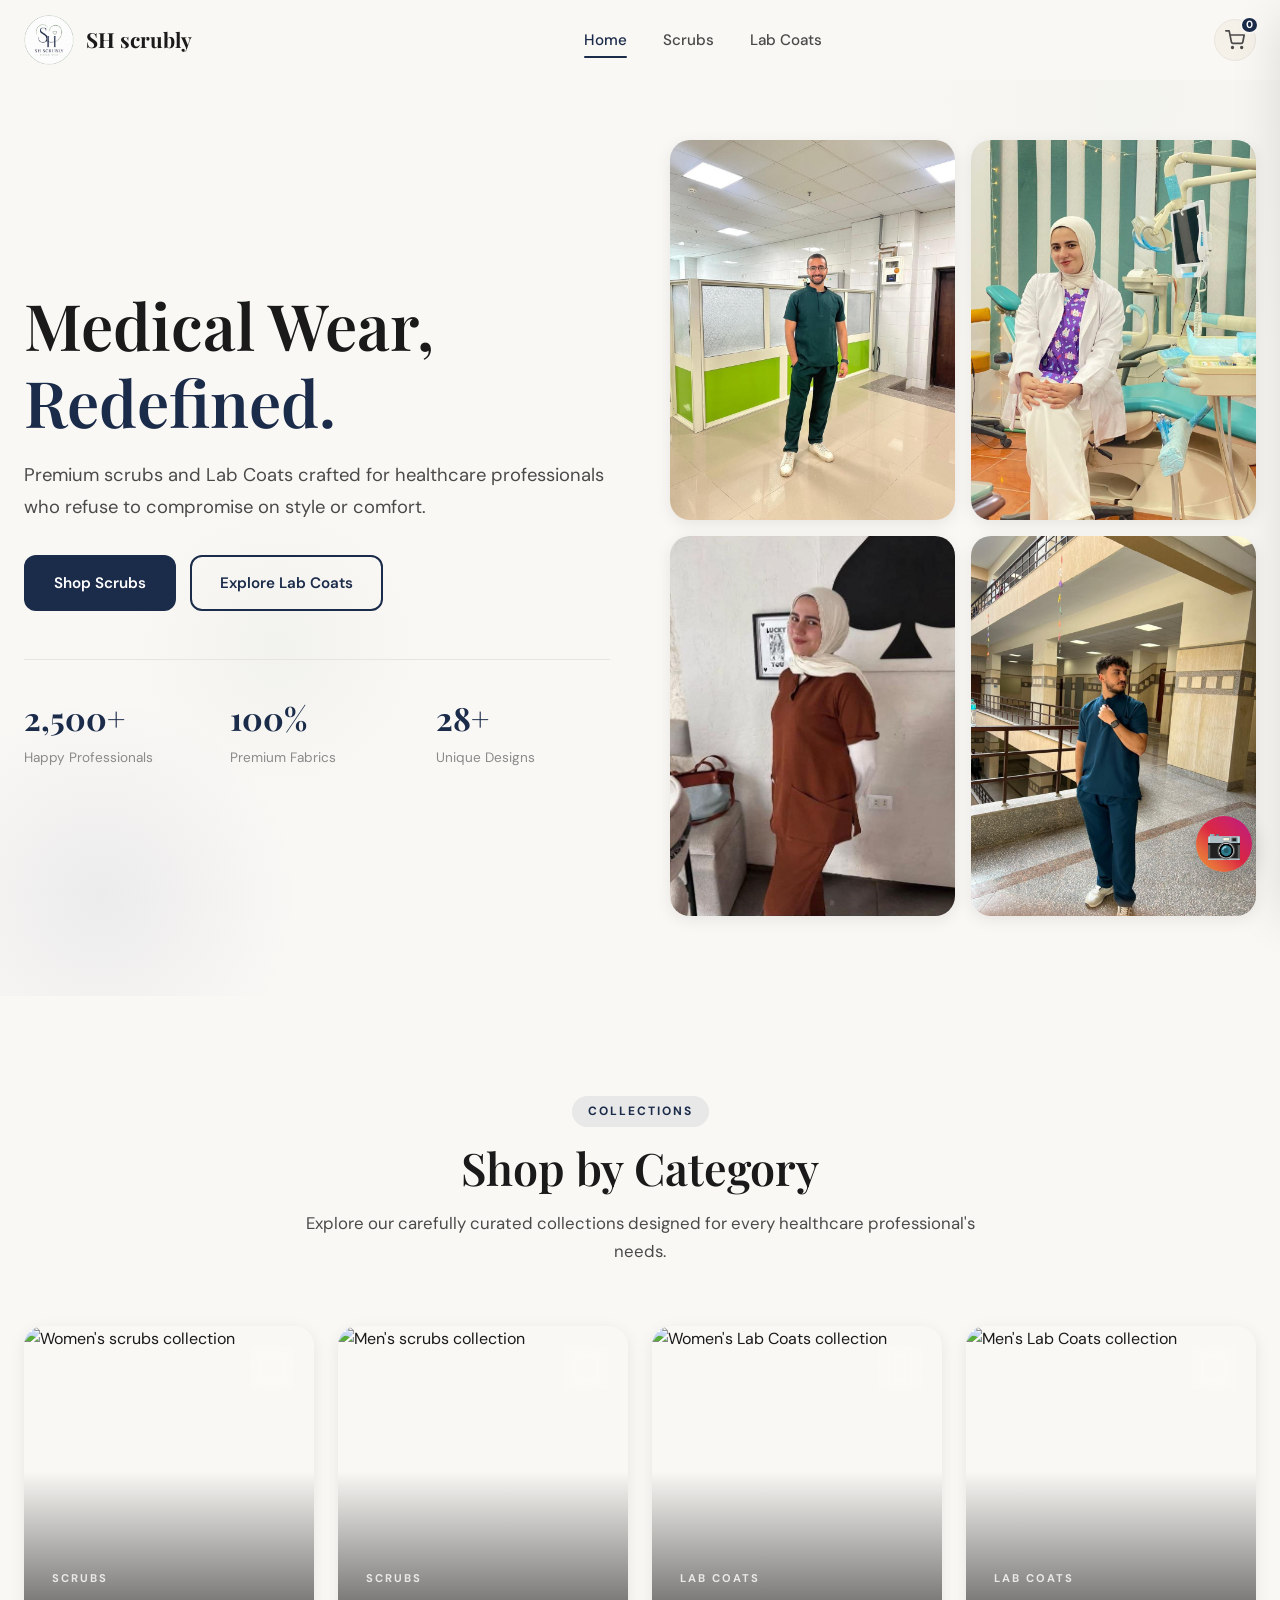
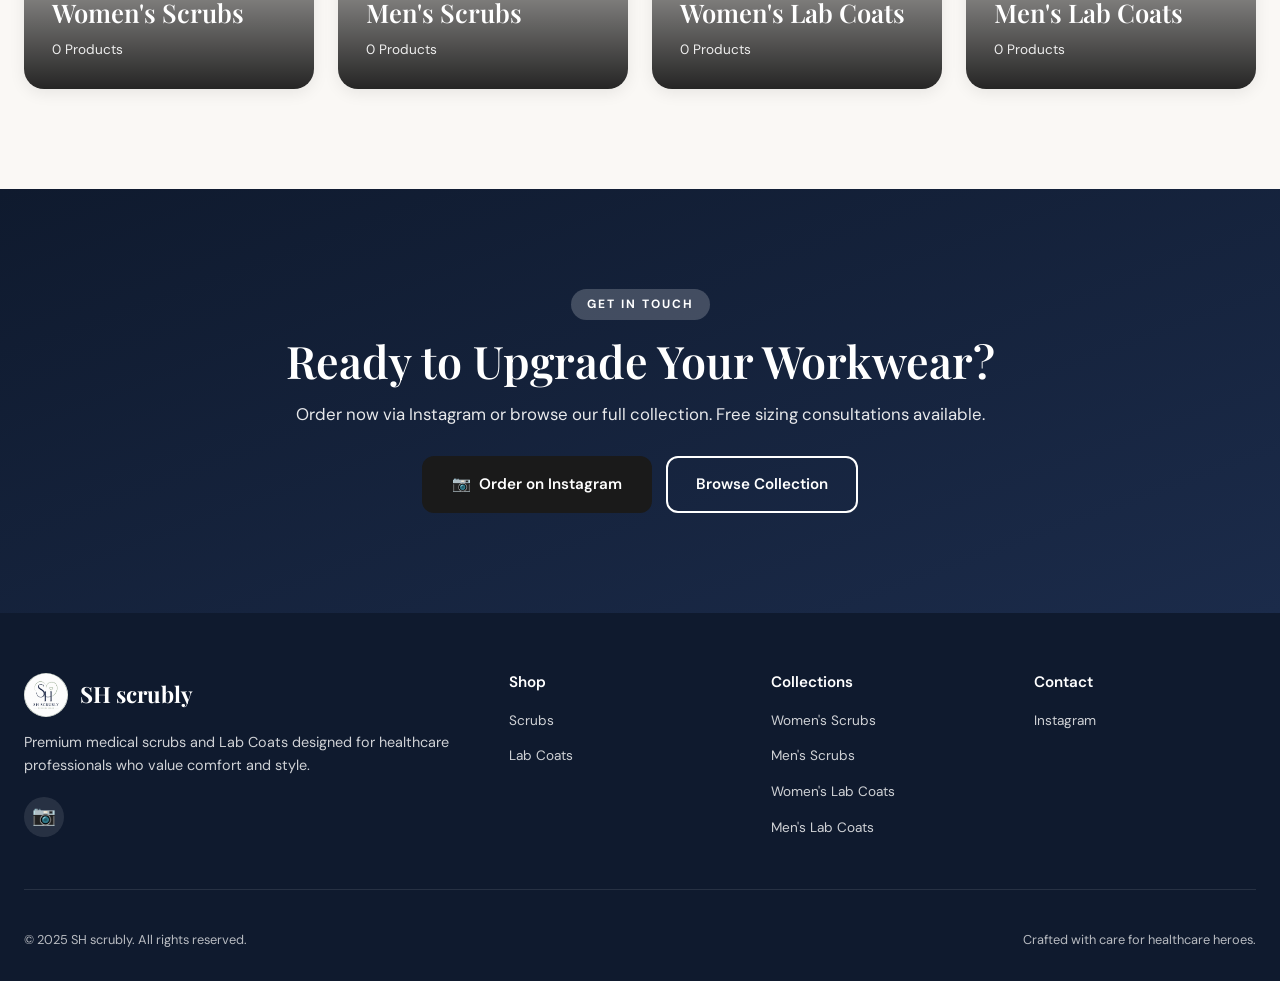
==== commit e053c5ce: "Add files via upload" ====
--- a/index.html
+++ b/index.html
@@ -1,280 +1,287 @@
-<!DOCTYPE html>
-<html lang="en">
-<head>
-  <meta charset="UTF-8">
-  <meta name="viewport" content="width=device-width, initial-scale=1.0">
-  <meta name="description" content="SH scrubly — Premium medical scrubs and Lab Coats for healthcare professionals. Shop stylish, comfortable scrubs and luxurious Lab Coats for men and women.">
-  <meta name="keywords" content="medical scrubs, Lab Coats, healthcare uniforms, nursing scrubs, doctor scrubs, premium scrubs, SH scrubly">
-  <meta name="author" content="SH scrubly">
-  <meta name="robots" content="index, follow">
-  <meta property="og:title" content="SH scrubly — Premium Medical Scrubs & Lab Coats">
-  <meta property="og:description" content="Discover premium medical scrubs and luxurious Lab Coats designed for comfort, style, and durability.">
-  <meta property="og:type" content="website">
-  <meta property="og:url" content="https://shscrubly.com">
-  <meta property="og:image" content="https://picsum.photos/seed/og-shscrubly/1200/630.jpg">
-  <meta name="twitter:card" content="summary_large_image">
-  <title>SH scrubly — Premium Medical Scrubs & Lab Coats</title>
-  <link rel="canonical" href="https://shscrubly.com">
-  <link rel="preconnect" href="https://fonts.googleapis.com">
-  <link rel="preconnect" href="https://fonts.gstatic.com" crossorigin>
-  <link href="https://fonts.googleapis.com/css2?family=DM+Sans:ital,opsz,wght@0,9..40,300;0,9..40,400;0,9..40,500;0,9..40,600;0,9..40,700&family=Playfair+Display:wght@400;600;700&display=swap" rel="stylesheet">
-  <link rel="stylesheet" href="style.css">
-  <script type="application/ld+json">
-  {
-    "@context": "https://schema.org",
-    "@type": "Store",
-    "name": "SH scrubly",
-    "description": "Premium medical scrubs and Lab Coats for healthcare professionals",
-    "url": "https://shscrubly.com",
-    "priceRange": "$$",
-    "sameAs": ["https://www.instagram.com/sh_scrubly?igsh=dXIwY2kzMGV4cnk="]
-  }
-  </script>
-</head>
-<body>
-
-  <!-- Preloader -->
-  <div class="preloader"><span class="preloader-logo">SH scrubly</span></div>
-
-  <!-- Navigation -->
-  <nav class="navbar" role="navigation" aria-label="Main navigation">
-    <div class="container">
-      <a href="index.html" class="nav-logo" aria-label="SH scrubly Home">
-        <img src="logo.png" alt="SH scrubly" class="nav-logo-img" onerror="this.classList.add('hidden-logo')">
-        scrubly
-      </a>
-      <ul class="nav-links">
-        <li><a href="index.html" class="active">Home</a></li>
-        <li><a href="scrubs.html">Scrubs</a></li>
-        <li><a href="labcoats.html">Lab Coats</a></li>
-      </ul>
-      <div class="nav-actions">
-        <button class="nav-cart-btn" aria-label="Open cart">
-          <svg viewBox="0 0 24 24" fill="none" stroke="currentColor" stroke-width="2" stroke-linecap="round" stroke-linejoin="round"><circle cx="9" cy="21" r="1"/><circle cx="20" cy="21" r="1"/><path d="M1 1h4l2.68 13.39a2 2 0 0 0 2 1.61h9.72a2 2 0 0 0 2-1.61L23 6H6"/></svg>
-          <span class="cart-count">0</span>
-        </button>
-        <button class="nav-hamburger" aria-label="Open menu">
-          <span></span><span></span><span></span>
-        </button>
-      </div>
-    </div>
-  </nav>
-
-  <!-- Mobile Menu -->
-  <div class="mobile-menu" role="dialog" aria-label="Mobile navigation">
-    <button class="mobile-menu-close" aria-label="Close menu">&times;</button>
-    <a href="index.html">Home</a>
-    <a href="scrubs.html">Scrubs</a>
-    <a href="labcoats.html">Lab Coats</a>
-  </div>
-
-  <!-- Hero Section -->
-  <section class="hero" aria-label="Hero banner">
-    <div class="hero-bg-shapes">
-      <div class="hero-shape"></div>
-      <div class="hero-shape"></div>
-      <div class="hero-shape"></div>
-    </div>
-    <div class="container">
-      <div class="hero-content">
-        <h1>Medical Wear,<br><span class="accent">Redefined.</span></h1>
-        <p class="hero-desc">Premium scrubs and Lab Coats crafted for healthcare professionals who refuse to compromise on style or comfort.</p>
-        <div class="hero-buttons">
-          <a href="scrubs.html" class="btn btn-primary">Shop Scrubs</a>
-          <a href="labcoats.html" class="btn btn-outline">Explore Lab Coats</a>
-        </div>
-        <div class="hero-stats">
-          <div>
-            <div class="hero-stat-num">2,500+</div>
-            <div class="hero-stat-label">Happy Professionals</div>
-          </div>
-          <div>
-            <div class="hero-stat-num">100%</div>
-            <div class="hero-stat-label">Premium Fabrics</div>
-          </div>
-          <div>
-            <div class="hero-stat-num">28+</div>
-            <div class="hero-stat-label">Unique Designs</div>
-          </div>
-        </div>
-      </div>
-      <div class="hero-visual">
-        <div class="hero-image-grid">
-          <div class="hero-img"><img src="1.jpg" alt="Medical professional wearing SH scrubly scrubs" loading="eager"></div>
-          <div class="hero-img"><img src="3.jpg" alt="Premium medical scrub top detail" loading="eager"></div>
-          <div class="hero-img"><img src="4.jpg" alt="Medical Lab Coat luxury fabric" loading="eager"></div>
-          <div class="hero-img"><img src="2.jpg" alt="Healthcare professional in stylish scrubs" loading="eager"></div>
-        </div>
-      </div>
-    </div>
-  </section>
-
-  <!-- Categories Section -->
-  <section class="section" aria-label="Shop by category">
-    <div class="container">
-      <div class="section-header reveal">
-        <span class="section-label">Collections</span>
-        <h2 class="section-title">Shop by Category</h2>
-        <p class="section-desc">Explore our carefully curated collections designed for every healthcare professional's needs.</p>
-      </div>
-      <div class="categories-grid">
-        <a href="scrubs.html" class="category-card reveal reveal-delay-1">
-          <div class="category-card-bg"><img src="3.jpg" alt="Women's scrubs collection" loading="lazy"></div>
-          <div class="category-card-overlay">
-            <span class="category-card-label">Scrubs</span>
-            <span class="category-card-name">Women's Scrubs</span>
-            <span class="category-card-count" data-count="scrubs-women">0 Products</span>
-          </div>
-          <span class="category-card-arrow">&#8594;</span>
-        </a>
-        <a href="scrubs.html" class="category-card reveal reveal-delay-2" onclick="setTimeout(()=>{const t=document.querySelector('[data-tab=men]');if(t)t.click();},100)">
-          <div class="category-card-bg"><img src="1.jpg" alt="Men's scrubs collection" loading="lazy"></div>
-          <div class="category-card-overlay">
-            <span class="category-card-label">Scrubs</span>
-            <span class="category-card-name">Men's Scrubs</span>
-            <span class="category-card-count" data-count="scrubs-men">0 Products</span>
-          </div>
-          <span class="category-card-arrow">&#8594;</span>
-        </a>
-        <a href="labcoats.html" class="category-card reveal reveal-delay-3">
-          <div class="category-card-bg"><img src="5.jpg" alt="Women's Lab Coats collection" loading="lazy"></div>
-          <div class="category-card-overlay">
-            <span class="category-card-label">Lab Coats</span>
-            <span class="category-card-name">Women's Lab Coats</span>
-            <span class="category-card-count" data-count="labcoats-women">0 Products</span>
-          </div>
-          <span class="category-card-arrow">&#8594;</span>
-        </a>
-        <a href="labcoats.html" class="category-card reveal reveal-delay-4" onclick="setTimeout(()=>{const t=document.querySelector('[data-tab=men]');if(t)t.click();},100)">
-          <div class="category-card-bg"><img src="5.jpg" alt="Men's Lab Coats collection" loading="lazy"></div>
-          <div class="category-card-overlay">
-            <span class="category-card-label">Lab Coats</span>
-            <span class="category-card-name">Men's Lab Coats</span>
-            <span class="category-card-count" data-count="labcoats-men">0 Products</span>
-          </div>
-          <span class="category-card-arrow">&#8594;</span>
-        </a>
-      </div>
-    </div>
-  </section>
-
-  <!-- CTA Section -->
-  <section class="section cta-section" aria-label="Call to action">
-    <div class="container reveal">
-      <span class="section-label" style="color:var(--primary-dark);">Get in Touch</span>
-      <h2>Ready to Upgrade Your Workwear?</h2>
-      <p>Browse our full collection and reach out on Instagram for sizing help and orders.</p>
-      <div style="display:flex;gap:14px;justify-content:center;flex-wrap:wrap;">
-        <a href="https://www.instagram.com/sh_scrubly?igsh=dXIwY2kzMGV4cnk=" target="_blank" rel="noopener" class="btn btn-dark">Follow on Instagram</a>
-        <a href="scrubs.html" class="btn btn-outline" style="border-color:var(--primary-dark);color:var(--primary-dark);">Browse Collection</a>
-      </div>
-    </div>
-  </section>
-
-  <!-- Footer -->
-  <footer class="footer" role="contentinfo">
-    <div class="container">
-      <div class="footer-grid">
-        <div>
-          <div class="footer-brand-name">
-            <img src="logo.png" alt="SH" class="footer-logo-img" onerror="this.classList.add('hidden-logo')">
-            
-            scrubly
-          </div>
-          <p class="footer-desc">Premium medical scrubs and Lab Coats designed for healthcare professionals who value comfort and style.</p>
-          <div class="footer-social">
-            <a href="https://www.instagram.com/sh_scrubly?igsh=dXIwY2kzMGV4cnk=" target="_blank" rel="noopener" aria-label="Instagram">&#128247;</a>
-          </div>
-        </div>
-        <div class="footer-col">
-          <h4>Shop</h4>
-          <ul>
-            <li><a href="scrubs.html">Scrubs</a></li>
-            <li><a href="labcoats.html">Lab Coats</a></li>
-          </ul>
-        </div>
-        <div class="footer-col">
-          <h4>Collections</h4>
-          <ul>
-            <li><a href="scrubs.html">Women's Scrubs</a></li>
-            <li><a href="scrubs.html">Men's Scrubs</a></li>
-            <li><a href="labcoats.html">Women's Lab Coats</a></li>
-            <li><a href="labcoats.html">Men's Lab Coats</a></li>
-          </ul>
-        </div>
-        <div class="footer-col">
-          <h4>Contact</h4>
-          <ul>
-            <li><a href="https://www.instagram.com/sh_scrubly?igsh=dXIwY2kzMGV4cnk=" target="_blank" rel="noopener">Instagram</a></li>
-          </ul>
-        </div>
-      </div>
-      <div class="footer-bottom">
-        <span>&copy; 2025 SH scrubly. All rights reserved.</span>
-        <span>Crafted with care for healthcare heroes.</span>
-      </div>
-    </div>
-  </footer>
-
-  <!-- Cart Sidebar -->
-  <div class="cart-overlay" aria-hidden="true"></div>
-  <aside class="cart-sidebar" role="dialog" aria-label="Shopping cart">
-    <div class="cart-header">
-      <h3>Shopping Cart</h3>
-      <button class="cart-close" aria-label="Close cart">&times;</button>
-    </div>
-    <div class="cart-items"></div>
-    <div class="cart-footer">
-      <div class="cart-total">
-        <span class="cart-total-label">Total</span>
-        <span class="cart-total-value">0.00 EGP</span>
-      </div>
-      <button class="btn btn-primary cart-checkout-btn">Proceed to Checkout</button>
-    </div>
-  </aside>
-
-  <!-- Order Modal -->
-  <div class="modal-overlay order-modal" aria-hidden="true">
-    <div class="modal" role="dialog" aria-label="Order form">
-      <div class="modal-header">
-        <h3>Complete Your Order</h3>
-        <button class="cart-close modal-close-btn" aria-label="Close">&times;</button>
-      </div>
-      <div class="modal-body">
-        <div class="order-summary-box"></div>
-        <form id="order-form" novalidate>
-          <div class="form-row">
-            <div class="form-group" data-required>
-              <label for="order-name">Full Name *</label>
-              <input type="text" id="order-name" name="name" placeholder="Your full name" required>
-              <div class="form-error">This field is required</div>
-            </div>
-            <div class="form-group" data-required>
-              <label for="order-phone">Phone Number *</label>
-              <input type="tel" id="order-phone" name="phone" placeholder="+20 xxx xxx xxxx" required>
-              <div class="form-error">This field is required</div>
-            </div>
-          </div>
-          <div class="form-group" data-required>
-            <label for="order-email">Email Address *</label>
-            <input type="email" id="order-email" name="email" placeholder="your@email.com" required>
-            <div class="form-error">This field is required</div>
-          </div>
-          <div class="form-group" data-required>
-            <label for="order-address">Delivery Address *</label>
-            <input type="text" id="order-address" name="address" placeholder="Full delivery address" required>
-            <div class="form-error">This field is required</div>
-          </div>
-          <div class="form-group">
-            <label for="order-notes">Notes (optional)</label>
-            <textarea id="order-notes" name="notes" placeholder="Size preferences, delivery instructions..."></textarea>
-          </div>
-          <button type="submit" class="btn btn-primary" style="width:100%;justify-content:center;">Place Order</button>
-        </form>
-      </div>
-    </div>
-  </div>
-
-  <script src="script.js"></script>
-</body>
-</html>+<!DOCTYPE html>
+<html lang="en">
+<head>
+  <meta charset="UTF-8">
+  <meta name="viewport" content="width=device-width, initial-scale=1.0">
+  <meta name="description" content="SH scrubly — Premium medical scrubs and Lab Coats for healthcare professionals. Shop stylish, comfortable scrubs and luxurious Lab Coats for men and women.">
+  <meta name="keywords" content="medical scrubs, Lab Coats, healthcare uniforms, nursing scrubs, doctor scrubs, medical Lab Coats, premium scrubs, SH scrubly">
+  <meta name="author" content="SH scrubly">
+  <meta name="robots" content="index, follow">
+  <meta property="og:title" content="SH scrubly — Premium Medical Scrubs & Lab Coats">
+  <meta property="og:description" content="Discover premium medical scrubs and luxurious Lab Coats designed for comfort, style, and durability.">
+  <meta property="og:type" content="website">
+  <meta property="og:url" content="https://shscrubly.com">
+  <meta property="og:image" content="logo.jpg">
+  <meta name="twitter:card" content="summary_large_image">
+  <title>SH scrubly — Premium Medical Scrubs & Lab Coats</title>
+  <link rel="canonical" href="https://shscrubly.com">
+  <link rel="preconnect" href="https://fonts.googleapis.com">
+  <link rel="preconnect" href="https://fonts.gstatic.com" crossorigin>
+  <link href="https://fonts.googleapis.com/css2?family=DM+Sans:ital,opsz,wght@0,9..40,300;0,9..40,400;0,9..40,500;0,9..40,600;0,9..40,700&family=Playfair+Display:wght@400;600;700&display=swap" rel="stylesheet">
+  <link rel="stylesheet" href="style.css">
+  <script type="application/ld+json">
+  {
+    "@context": "https://schema.org",
+    "@type": "Store",
+    "name": "SH scrubly",
+    "description": "Premium medical scrubs and Lab Coats for healthcare professionals",
+    "url": "https://shscrubly.com",
+    "priceRange": "$$",
+    "telephone": "+201234567890",
+    "sameAs": ["https://www.instagram.com/sh_scrubly?igsh=dXIwY2kzMGV4cnk="]
+  }
+  </script>
+</head>
+<body>
+
+  <!-- Preloader -->
+  <div class="preloader">
+    <img src="logo.jpg" alt="SH scrubly" class="preloader-logo">
+  </div>
+
+  <!-- Navigation -->
+  <nav class="navbar" role="navigation" aria-label="Main navigation">
+    <div class="container">
+      <a href="index.html" class="nav-logo" aria-label="SH scrubly Home">
+        <img src="logo.jpg" alt="SH scrubly Logo">
+        <span>SH scrubly</span>
+      </a>
+      <ul class="nav-links">
+        <li><a href="index.html" class="active">Home</a></li>
+        <li><a href="scrubs.html">Scrubs</a></li>
+        <li><a href="Lab_Coats.html">Lab Coats</a></li>
+      </ul>
+      <div class="nav-actions">
+        <button class="nav-cart-btn" aria-label="Open cart">
+          <svg viewBox="0 0 24 24" fill="none" stroke="currentColor" stroke-width="2" stroke-linecap="round" stroke-linejoin="round"><circle cx="9" cy="21" r="1"/><circle cx="20" cy="21" r="1"/><path d="M1 1h4l2.68 13.39a2 2 0 0 0 2 1.61h9.72a2 2 0 0 0 2-1.61L23 6H6"/></svg>
+          <span class="cart-count">0</span>
+        </button>
+        <button class="nav-hamburger" aria-label="Open menu">
+          <span></span><span></span><span></span>
+        </button>
+      </div>
+    </div>
+  </nav>
+
+  <!-- Mobile Menu -->
+  <div class="mobile-menu" role="dialog" aria-label="Mobile navigation">
+    <button class="mobile-menu-close" aria-label="Close menu">&times;</button>
+    <a href="index.html">Home</a>
+    <a href="scrubs.html">Scrubs</a>
+    <a href="Lab_Coats.html">Lab Coats</a>
+  </div>
+
+  <!-- Hero Section -->
+  <section class="hero" aria-label="Hero banner">
+    <div class="hero-bg-shapes">
+      <div class="hero-shape"></div>
+      <div class="hero-shape"></div>
+      <div class="hero-shape"></div>
+    </div>
+    <div class="container">
+      <div class="hero-content">
+        <h1>Medical Wear,<br><span class="accent">Redefined.</span></h1>
+        <p class="hero-desc">Premium scrubs and Lab Coats crafted for healthcare professionals who refuse to compromise on style or comfort.</p>
+        <div class="hero-buttons">
+          <a href="scrubs.html" class="btn btn-primary">Shop Scrubs</a>
+          <a href="Lab_Coats.html" class="btn btn-outline">Explore Lab Coats</a>
+        </div>
+        <div class="hero-stats">
+          <div>
+            <div class="hero-stat-num">2,500+</div>
+            <div class="hero-stat-label">Happy Professionals</div>
+          </div>
+          <div>
+            <div class="hero-stat-num">100%</div>
+            <div class="hero-stat-label">Premium Fabrics</div>
+          </div>
+          <div>
+            <div class="hero-stat-num">28+</div>
+            <div class="hero-stat-label">Unique Designs</div>
+          </div>
+        </div>
+      </div>
+      <div class="hero-visual">
+        <div class="hero-image-grid">
+          <div class="hero-img"><img src="1.jpg" alt="Medical professional wearing SH scrubly scrubs" loading="eager"></div>
+          <div class="hero-img"><img src="4.jpg" alt="Premium medical scrub top detail" loading="eager"></div>
+          <div class="hero-img"><img src="3.jpg" alt="Medical bathrobe luxury fabric" loading="eager"></div>
+          <div class="hero-img"><img src="2.jpg" alt="Healthcare professional in stylish scrubs" loading="eager"></div>
+        </div>
+      </div>
+    </div>
+  </section>
+
+  <!-- Categories Section -->
+  <section class="section" aria-label="Shop by category">
+    <div class="container">
+      <div class="section-header reveal">
+        <span class="section-label">Collections</span>
+        <h2 class="section-title">Shop by Category</h2>
+        <p class="section-desc">Explore our carefully curated collections designed for every healthcare professional's needs.</p>
+      </div>
+      <div class="categories-grid">
+        <a href="scrubs.html" class="category-card reveal reveal-delay-1">
+          <div class="category-card-bg"><img src="https://images.unsplash.com/photo-1612349317150-e413f6a5b16d?w=600&h=800&fit=crop" alt="Women's scrubs collection" loading="lazy"></div>
+          <div class="category-card-overlay">
+            <span class="category-card-label">Scrubs</span>
+            <span class="category-card-name">Women's Scrubs</span>
+            <span class="category-card-count" data-count="scrubs-women">0 Products</span>
+          </div>
+          <span class="category-card-arrow">&#8594;</span>
+        </a>
+        <a href="scrubs.html" class="category-card reveal reveal-delay-2" onclick="setTimeout(()=>document.querySelector('[data-tab=men]')&&document.querySelector('[data-tab=men]').click(),100)">
+          <div class="category-card-bg"><img src="https://images.unsplash.com/photo-1631217868264-e5b90bb7e133?w=600&h=800&fit=crop" alt="Men's scrubs collection" loading="lazy"></div>
+          <div class="category-card-overlay">
+            <span class="category-card-label">Scrubs</span>
+            <span class="category-card-name">Men's Scrubs</span>
+            <span class="category-card-count" data-count="scrubs-men">0 Products</span>
+          </div>
+          <span class="category-card-arrow">&#8594;</span>
+        </a>
+        <a href="Lab_Coats.html" class="category-card reveal reveal-delay-3">
+          <div class="category-card-bg"><img src="https://images.unsplash.com/photo-1584467735815-f778f274e296?w=600&h=800&fit=crop" alt="Women's Lab Coats collection" loading="lazy"></div>
+          <div class="category-card-overlay">
+            <span class="category-card-label">Lab Coats</span>
+            <span class="category-card-name">Women's Lab Coats</span>
+            <span class="category-card-count" data-count="labcoats-women">0 Products</span>
+          </div>
+          <span class="category-card-arrow">&#8594;</span>
+        </a>
+        <a href="Lab_Coats.html" class="category-card reveal reveal-delay-4" onclick="setTimeout(()=>document.querySelector('[data-tab=men]')&&document.querySelector('[data-tab=men]').click(),100)">
+          <div class="category-card-bg"><img src="https://images.unsplash.com/photo-1622253692010-333f2da6031d?w=600&h=800&fit=crop" alt="Men's Lab Coats collection" loading="lazy"></div>
+          <div class="category-card-overlay">
+            <span class="category-card-label">Lab Coats</span>
+            <span class="category-card-name">Men's Lab Coats</span>
+            <span class="category-card-count" data-count="labcoats-men">0 Products</span>
+          </div>
+          <span class="category-card-arrow">&#8594;</span>
+        </a>
+      </div>
+    </div>
+  </section>
+
+  <!-- CTA Section -->
+  <section class="section cta-section" aria-label="Call to action">
+    <div class="container reveal">
+      <span class="section-label" style="background: rgba(255,255,255,0.2); color: #fff;">Get in Touch</span>
+      <h2>Ready to Upgrade Your Workwear?</h2>
+      <p>Order now via Instagram or browse our full collection. Free sizing consultations available.</p>
+      <div style="display:flex;gap:14px;justify-content:center;flex-wrap:wrap;">
+        <a href="https://www.instagram.com/sh_scrubly?igsh=dXIwY2kzMGV4cnk=" target="_blank" rel="noopener" class="btn btn-dark">
+          <span>📷</span> Order on Instagram
+        </a>
+        <a href="scrubs.html" class="btn btn-outline" style="border-color:#fff;color:#fff;">Browse Collection</a>
+      </div>
+    </div>
+  </section>
+
+  <!-- Footer -->
+  <footer class="footer" role="contentinfo">
+    <div class="container">
+      <div class="footer-grid">
+        <div>
+          <div class="footer-brand-name">
+            <img src="logo.jpg" alt="SH scrubly Logo">
+            <span>SH scrubly</span>
+          </div>
+          <p class="footer-desc">Premium medical scrubs and Lab Coats designed for healthcare professionals who value comfort and style.</p>
+          <div class="footer-social">
+            <a href="https://www.instagram.com/sh_scrubly?igsh=dXIwY2kzMGV4cnk=" target="_blank" rel="noopener" aria-label="Instagram">&#128247;</a>
+          </div>
+        </div>
+        <div class="footer-col">
+          <h4>Shop</h4>
+          <ul>
+            <li><a href="scrubs.html">Scrubs</a></li>
+            <li><a href="Lab_Coats.html">Lab Coats</a></li>
+          </ul>
+        </div>
+        <div class="footer-col">
+          <h4>Collections</h4>
+          <ul>
+            <li><a href="scrubs.html">Women's Scrubs</a></li>
+            <li><a href="scrubs.html">Men's Scrubs</a></li>
+            <li><a href="Lab_Coats.html">Women's Lab Coats</a></li>
+            <li><a href="Lab_Coats.html">Men's Lab Coats</a></li>
+          </ul>
+        </div>
+        <div class="footer-col">
+          <h4>Contact</h4>
+          <ul>
+            <li><a href="https://www.instagram.com/sh_scrubly?igsh=dXIwY2kzMGV4cnk=" target="_blank" rel="noopener">Instagram</a></li>
+          </ul>
+        </div>
+      </div>
+      <div class="footer-bottom">
+        <span>&copy; 2025 SH scrubly. All rights reserved.</span>
+        <span>Crafted with care for healthcare heroes.</span>
+      </div>
+    </div>
+  </footer>
+
+  <!-- Floating Instagram -->
+  <a href="https://www.instagram.com/sh_scrubly?igsh=dXIwY2kzMGV4cnk=" target="_blank" rel="noopener" class="float-instagram" aria-label="Chat on Instagram">&#128247;</a>
+
+  <!-- Cart Sidebar -->
+  <div class="cart-overlay" aria-hidden="true"></div>
+  <aside class="cart-sidebar" role="dialog" aria-label="Shopping cart">
+    <div class="cart-header">
+      <h3>Shopping Cart</h3>
+      <button class="cart-close" aria-label="Close cart">&times;</button>
+    </div>
+    <div class="cart-items"></div>
+    <div class="cart-footer">
+      <div class="cart-total">
+        <span class="cart-total-label">Total</span>
+        <span class="cart-total-value">0.00 EGP</span>
+      </div>
+      <button class="btn btn-primary cart-checkout-btn">Proceed to Checkout</button>
+    </div>
+  </aside>
+
+  <!-- Order Modal -->
+  <div class="modal-overlay order-modal" aria-hidden="true">
+    <div class="modal" role="dialog" aria-label="Order form">
+      <div class="modal-header">
+        <h3>Complete Your Order</h3>
+        <button class="cart-close modal-close-btn" aria-label="Close">&times;</button>
+      </div>
+      <div class="modal-body">
+        <div class="order-summary-box"></div>
+        <form id="order-form" novalidate>
+          <div class="form-row">
+            <div class="form-group" data-required>
+              <label for="order-name">Full Name *</label>
+              <input type="text" id="order-name" name="name" placeholder="Your full name" required>
+              <div class="form-error">This field is required</div>
+            </div>
+            <div class="form-group" data-required>
+              <label for="order-phone">Phone Number *</label>
+              <input type="tel" id="order-phone" name="phone" placeholder="+20 xxx xxx xxxx" required>
+              <div class="form-error">This field is required</div>
+            </div>
+          </div>
+          <div class="form-group" data-required>
+            <label for="order-email">Email Address *</label>
+            <input type="email" id="order-email" name="email" placeholder="your@email.com" required>
+            <div class="form-error">This field is required</div>
+          </div>
+          <div class="form-group" data-required>
+            <label for="order-address">Delivery Address *</label>
+            <input type="text" id="order-address" name="address" placeholder="Full delivery address" required>
+            <div class="form-error">This field is required</div>
+          </div>
+          <div class="form-group">
+            <label for="order-notes">Notes (optional)</label>
+            <textarea id="order-notes" name="notes" placeholder="Size preferences, delivery instructions..."></textarea>
+          </div>
+          <button type="submit" class="btn btn-primary" style="width:100%;justify-content:center;">Place Order</button>
+        </form>
+      </div>
+    </div>
+  </div>
+
+  <script src="script.js"></script>
+</body>
+</html>
--- a/style.css
+++ b/style.css
@@ -1,1044 +1,1491 @@
-/* ===== CSS Variables — Updated to match logo ===== */
-:root {
-  --primary: #4EA88A;
-  --primary-light: #6BBF9E;
-  --primary-lighter: #94D4BC;
-  --primary-dark: #1B2B4B;
-  --primary-dark-mid: #253A5E;
-  --accent: #C9A54E;
-  --accent-light: #DDBE72;
-  --accent-dark: #B08E3A;
-  --bg: #FAFAF8;
-  --bg-warm: #F0EEEA;
-  --card: #FFFFFF;
-  --text: #1A1A1A;
-  --text-light: #4A4A4A;
-  --text-muted: #8A8A8A;
-  --border: #E4E0DA;
-  --border-light: #EDEAE6;
-  --shadow-sm: 0 1px 3px rgba(0,0,0,0.04), 0 1px 2px rgba(0,0,0,0.06);
-  --shadow-md: 0 4px 20px rgba(0,0,0,0.07);
-  --shadow-lg: 0 10px 40px rgba(0,0,0,0.1);
-  --shadow-xl: 0 20px 60px rgba(0,0,0,0.15);
-  --radius-sm: 10px;
-  --radius-md: 14px;
-  --radius-lg: 22px;
-  --radius-xl: 30px;
-  --transition: 0.3s cubic-bezier(0.4, 0, 0.2, 1);
-  --font-display: 'Playfair Display', Georgia, serif;
-  --font-body: 'DM Sans', -apple-system, sans-serif;
-  --nav-height: 76px;
-}
-
-/* ===== Reset & Base ===== */
-*, *::before, *::after { box-sizing: border-box; margin: 0; padding: 0; }
-html { scroll-behavior: smooth; -webkit-font-smoothing: antialiased; }
-body {
-  font-family: var(--font-body);
-  background: var(--bg);
-  color: var(--text);
-  line-height: 1.6;
-  overflow-x: hidden;
-}
-a { text-decoration: none; color: inherit; transition: color var(--transition); }
-ul { list-style: none; }
-img { max-width: 100%; display: block; }
-button { cursor: pointer; border: none; background: none; font-family: inherit; }
-input, textarea, select { font-family: inherit; }
-
-/* ===== Preloader ===== */
-.preloader {
-  position: fixed; inset: 0; z-index: 9999;
-  background: var(--primary-dark);
-  display: flex; align-items: center; justify-content: center;
-  transition: opacity 0.6s ease, visibility 0.6s ease;
-}
-.preloader.hidden { opacity: 0; visibility: hidden; pointer-events: none; }
-.preloader-logo {
-  font-family: var(--font-display);
-  font-size: 2.5rem; color: #fff; letter-spacing: 2px;
-  animation: preloaderPulse 1.2s ease-in-out infinite;
-}
-@keyframes preloaderPulse {
-  0%, 100% { opacity: 0.4; transform: scale(0.98); }
-  50% { opacity: 1; transform: scale(1); }
-}
-
-/* ===== Typography ===== */
-h1, h2, h3, h4 { font-family: var(--font-display); font-weight: 600; line-height: 1.2; }
-h1 { font-size: clamp(2.5rem, 5vw, 4rem); }
-h2 { font-size: clamp(1.8rem, 3.5vw, 2.8rem); }
-h3 { font-size: clamp(1.2rem, 2vw, 1.5rem); }
-
-/* ===== Layout ===== */
-.container { max-width: 1280px; margin: 0 auto; padding: 0 24px; }
-.section { padding: 100px 0; }
-
-/* ===== Navigation ===== */
-.navbar {
-  position: fixed; top: 0; left: 0; right: 0;
-  height: var(--nav-height); z-index: 1000;
-  transition: background var(--transition), box-shadow var(--transition), backdrop-filter var(--transition);
-}
-.navbar.scrolled {
-  background: rgba(255,255,255,0.94);
-  backdrop-filter: blur(24px);
-  box-shadow: 0 1px 20px rgba(27,43,75,0.06);
-}
-.navbar.transparent { background: transparent; }
-.navbar .container {
-  display: flex; align-items: center; justify-content: space-between; height: 100%;
-}
-.nav-logo {
-  font-family: var(--font-display);
-  font-size: 1.5rem; font-weight: 700;
-  color: #fff; display: flex; align-items: center; gap: 10px;
-  transition: color var(--transition);
-}
-.navbar.scrolled .nav-logo { color: var(--primary-dark); }
-.nav-logo-img {
-  height: 44px; width: auto; border-radius: 8px;
-}
-.nav-logo-img.hidden-logo { display: none; }
-.nav-logo-icon {
-  width: 40px; height: 40px;
-  background: var(--primary); border-radius: 10px;
-  display: flex; align-items: center; justify-content: center;
-  font-weight: 800; font-size: 0.9rem; color: #fff;
-}
-.nav-links { display: flex; align-items: center; gap: 36px; }
-.nav-links a {
-  font-size: 0.9rem; font-weight: 500;
-  color: rgba(255,255,255,0.85); position: relative; letter-spacing: 0.3px;
-}
-.navbar.scrolled .nav-links a { color: var(--text-light); }
-.nav-links a::after {
-  content: ''; position: absolute; bottom: -4px; left: 0;
-  width: 0; height: 2px; background: var(--accent);
-  transition: width var(--transition);
-}
-.nav-links a:hover::after, .nav-links a.active::after { width: 100%; }
-.nav-links a:hover { color: #fff; }
-.navbar.scrolled .nav-links a:hover { color: var(--primary); }
-.nav-actions { display: flex; align-items: center; gap: 16px; }
-.nav-cart-btn {
-  position: relative; color: rgba(255,255,255,0.9);
-  transition: color var(--transition);
-}
-.navbar.scrolled .nav-cart-btn { color: var(--text); }
-.nav-cart-btn:hover { color: var(--accent); }
-.nav-cart-btn svg { width: 24px; height: 24px; }
-.cart-count {
-  position: absolute; top: -8px; right: -10px;
-  background: var(--accent); color: var(--primary-dark);
-  font-size: 0.65rem; font-weight: 700;
-  width: 20px; height: 20px; border-radius: 50%;
-  display: flex; align-items: center; justify-content: center;
-  transform: scale(0);
-  transition: transform 0.3s cubic-bezier(0.68, -0.55, 0.27, 1.55);
-}
-.cart-count.visible { transform: scale(1); }
-.nav-hamburger { display: none; flex-direction: column; gap: 5px; padding: 4px; }
-.nav-hamburger span {
-  width: 24px; height: 2px; background: #fff; border-radius: 2px;
-  transition: var(--transition);
-}
-.navbar.scrolled .nav-hamburger span { background: var(--primary-dark); }
-
-/* ===== Mobile Menu ===== */
-.mobile-menu {
-  position: fixed; inset: 0; z-index: 999;
-  background: var(--primary-dark);
-  display: flex; flex-direction: column;
-  align-items: center; justify-content: center; gap: 32px;
-  opacity: 0; visibility: hidden; transition: var(--transition);
-}
-.mobile-menu.open { opacity: 1; visibility: visible; }
-.mobile-menu a {
-  font-family: var(--font-display); font-size: 1.8rem;
-  color: #fff; transition: color var(--transition);
-}
-.mobile-menu a:hover { color: var(--primary); }
-.mobile-menu-close {
-  position: absolute; top: 28px; right: 28px;
-  color: #fff; font-size: 2rem;
-}
-
-/* ===== Hero ===== */
-.hero {
-  position: relative; min-height: 100vh;
-  display: flex; align-items: center;
-  background: linear-gradient(135deg, var(--primary-dark) 0%, var(--primary-dark-mid) 50%, var(--primary) 100%);
-  overflow: hidden;
-}
-.hero-bg-shapes { position: absolute; inset: 0; pointer-events: none; overflow: hidden; }
-.hero-shape { position: absolute; border-radius: 50%; opacity: 0.06; background: #fff; }
-.hero-shape:nth-child(1) {
-  width: 600px; height: 600px; top: -200px; right: -100px;
-  animation: heroFloat 20s ease-in-out infinite;
-}
-.hero-shape:nth-child(2) {
-  width: 400px; height: 400px; bottom: -100px; left: -100px;
-  animation: heroFloat 15s ease-in-out infinite reverse;
-}
-.hero-shape:nth-child(3) {
-  width: 200px; height: 200px; top: 40%; left: 50%;
-  animation: heroFloat 12s ease-in-out infinite;
-}
-@keyframes heroFloat {
-  0%, 100% { transform: translate(0, 0) scale(1); }
-  33% { transform: translate(30px, -30px) scale(1.05); }
-  66% { transform: translate(-20px, 20px) scale(0.95); }
-}
-.hero .container {
-  display: grid; grid-template-columns: 1fr 1fr;
-  gap: 60px; align-items: center; position: relative; z-index: 2;
-}
-.hero-content { color: #fff; margin-top: 40px; }
-.hero h1 {
-  margin-bottom: 24px;
-  font-size: clamp(2.8rem, 5.5vw, 4.2rem); line-height: 1.1;
-}
-.hero h1 .accent { color: var(--primary); }
-.hero-desc {
-  font-size: 1.15rem; color: rgba(255,255,255,0.75);
-  max-width: 460px; margin-bottom: 40px; line-height: 1.7;
-}
-.hero-buttons { display: flex; gap: 16px; flex-wrap: wrap; margin-bottom: 48px; }
-.hero-stats {
-  display: flex; gap: 40px; margin-top: 56px;
-  padding-top: 32px; border-top: 1px solid rgba(255,255,255,0.12);
-}
-.hero-stat-num {
-  font-family: var(--font-display); font-size: 2rem;
-  font-weight: 700; color: var(--primary);
-}
-.hero-stat-label { font-size: 0.82rem; color: rgba(255,255,255,0.55); margin-top: 2px; }
-.hero-visual { position: relative; display: flex; align-items: center; justify-content: center; }
-.hero-image-grid {
-  display: grid; grid-template-columns: 1fr 1fr;
-  gap: 16px; transform: rotate(-3deg);
-}
-.hero-image-grid .hero-img {
-  border-radius: var(--radius-lg); overflow: hidden;
-  box-shadow: 0 20px 60px rgba(0,0,0,0.3); transition: transform 0.5s ease;
-}
-.hero-image-grid .hero-img:hover { transform: scale(1.04); }
-.hero-image-grid .hero-img:nth-child(1) { height: 260px; }
-.hero-image-grid .hero-img:nth-child(2) { height: 320px; margin-top: 40px; }
-.hero-image-grid .hero-img:nth-child(3) { height: 320px; margin-top: -40px; }
-.hero-image-grid .hero-img:nth-child(4) { height: 260px; }
-.hero-img img { width: 100%; height: 100%; object-fit: cover; }
-
-/* ===== Buttons ===== */
-.btn {
-  display: inline-flex; align-items: center; gap: 8px;
-  padding: 14px 32px; border-radius: 50px;
-  font-size: 0.9rem; font-weight: 600; letter-spacing: 0.3px;
-  transition: all var(--transition); position: relative; overflow: hidden;
-}
-.btn-primary { background: var(--primary); color: #fff; }
-.btn-primary:hover {
-  background: var(--primary-light); transform: translateY(-2px);
-  box-shadow: 0 8px 24px rgba(78,168,138,0.35);
-}
-.btn-outline { border: 2px solid rgba(255,255,255,0.35); color: #fff; }
-.btn-outline:hover {
-  background: rgba(255,255,255,0.1);
-  border-color: rgba(255,255,255,0.6); transform: translateY(-2px);
-}
-.btn-dark { background: var(--primary-dark); color: #fff; }
-.btn-dark:hover {
-  background: var(--primary-dark-mid); transform: translateY(-2px);
-  box-shadow: 0 8px 24px rgba(27,43,75,0.3);
-}
-.btn-sm { padding: 10px 22px; font-size: 0.82rem; }
-
-/* ===== Section Header ===== */
-.section-header { text-align: center; max-width: 560px; margin: 0 auto 56px; }
-.section-header .section-desc { margin: 0 auto; }
-.section-label {
-  display: inline-block; font-family: var(--font-body);
-  font-size: 0.72rem; font-weight: 700; letter-spacing: 3px;
-  text-transform: uppercase; color: var(--primary);
-  background: rgba(78,168,138,0.08); padding: 6px 18px;
-  border-radius: 50px; margin-bottom: 18px;
-}
-.section-title {
-  font-family: var(--font-display);
-  font-size: clamp(1.8rem, 4vw, 2.6rem);
-  font-weight: 700; color: var(--text); line-height: 1.2; margin-bottom: 16px;
-}
-.section-desc { font-size: 1rem; color: var(--text-muted); line-height: 1.7; max-width: 540px; }
-
-/* ===== Categories ===== */
-.categories-grid {
-  display: grid; grid-template-columns: repeat(2, 1fr);
-  gap: 24px; max-width: 860px; margin: 0 auto;
-}
-.category-card {
-  position: relative; border-radius: var(--radius-lg);
-  overflow: hidden; cursor: pointer; background: var(--bg-warm);
-}
-.category-card-bg { width: 100%; line-height: 0; overflow: hidden; }
-.category-card-bg img {
-  width: 100%; height: auto; display: block;
-  object-fit: cover; object-position: top center;
-  transition: transform 0.6s cubic-bezier(0.25,0.46,0.45,0.94);
-}
-.category-card:hover .category-card-bg img { transform: scale(1.04); }
-.category-card-overlay {
-  position: absolute; bottom: 0; left: 0; right: 0;
-  padding: 80px 28px 28px;
-  background: linear-gradient(to top, rgba(0,0,0,0.75) 0%, rgba(0,0,0,0.25) 55%, transparent 100%);
-  display: flex; flex-direction: column; gap: 4px; z-index: 2;
-  transition: background var(--transition);
-}
-.category-card:hover .category-card-overlay {
-  background: linear-gradient(to top, rgba(27,43,75,0.9) 0%, rgba(27,43,75,0.3) 55%, transparent 100%);
-}
-.category-card-label {
-  font-size: 0.65rem; font-weight: 700;
-  letter-spacing: 2.5px; text-transform: uppercase;
-  color: var(--primary); margin-bottom: 4px;
-}
-.category-card-name {
-  font-family: var(--font-display); font-size: 1.5rem;
-  color: #fff; line-height: 1.2;
-}
-.category-card-count {
-  font-size: 0.82rem; font-weight: 500;
-  color: rgba(255,255,255,0.6); margin-top: 2px;
-}
-.category-card-arrow {
-  position: absolute; top: 20px; right: 20px;
-  width: 42px; height: 42px; border-radius: 50%;
-  background: rgba(255,255,255,0.15); backdrop-filter: blur(8px);
-  color: #fff; font-size: 1.1rem;
-  display: flex; align-items: center; justify-content: center;
-  z-index: 3; opacity: 0; transform: translateX(-8px);
-  transition: all 0.4s ease;
-}
-.category-card:hover .category-card-arrow { opacity: 1; transform: translateX(0); }
-
-/* ===== Product Card ===== */
-.featured-grid { display: grid; grid-template-columns: repeat(4, 1fr); gap: 24px; }
-.product-card {
-  background: var(--card); border-radius: var(--radius-lg);
-  overflow: hidden; box-shadow: var(--shadow-sm);
-  transition: all var(--transition); border: 1px solid var(--border-light);
-  cursor: pointer;
-}
-.product-card:hover {
-  transform: translateY(-6px); box-shadow: var(--shadow-lg); border-color: transparent;
-}
-.product-card-image {
-  position: relative; aspect-ratio: 3/4;
-  overflow: hidden; background: var(--bg-warm);
-}
-.product-card-image img {
-  width: 100%; height: 100%; object-fit: cover;
-  transition: transform 0.6s ease;
-}
-.product-card:hover .product-card-image img { transform: scale(1.06); }
-.product-card-badge {
-  position: absolute; top: 14px; left: 14px;
-  background: var(--primary); color: #fff;
-  font-size: 0.7rem; font-weight: 600; letter-spacing: 1px;
-  text-transform: uppercase; padding: 5px 12px; border-radius: 50px;
-}
-.product-card-actions {
-  position: absolute; bottom: 14px; left: 14px; right: 14px;
-  display: flex; gap: 8px;
-  transform: translateY(20px); opacity: 0;
-  transition: all var(--transition);
-}
-.product-card:hover .product-card-actions { transform: translateY(0); opacity: 1; }
-.product-card-actions .btn {
-  flex: 1; justify-content: center;
-  padding: 10px 16px; font-size: 0.8rem;
-  background: rgba(255,255,255,0.95); backdrop-filter: blur(10px);
-  color: var(--text); border-radius: var(--radius-sm);
-}
-.product-card-actions .btn:hover { background: var(--primary); color: #fff; }
-.product-card-info { padding: 18px; }
-.product-card-category {
-  font-size: 0.72rem; font-weight: 600;
-  letter-spacing: 1.5px; text-transform: uppercase;
-  color: var(--primary); margin-bottom: 6px;
-}
-.product-card-name {
-  font-family: var(--font-display); font-size: 1.05rem;
-  margin-bottom: 10px; line-height: 1.3;
-}
-.product-card-colors { display: flex; gap: 6px; margin-bottom: 12px; }
-.color-dot {
-  width: 16px; height: 16px; border-radius: 50%;
-  border: 2px solid var(--border); cursor: pointer;
-  transition: border-color var(--transition);
-}
-.color-dot:hover, .color-dot.selected { border-color: var(--text); }
-.product-card-bottom { display: flex; align-items: center; justify-content: space-between; }
-.product-card-price {
-  font-size: 1.15rem; font-weight: 700; color: var(--primary-dark);
-}
-
-/* ===== Product Detail Modal ===== */
-.product-detail-modal .modal {
-  width: 940px; max-width: 95vw; padding: 0; overflow: hidden;
-  border-radius: var(--radius-xl);
-}
-.product-detail-grid {
-  display: grid; grid-template-columns: 1fr 1fr;
-  min-height: 520px;
-}
-.product-detail-image {
-  position: relative; background: var(--bg-warm); overflow: hidden;
-}
-.product-detail-image img {
-  width: 100%; height: 100%; min-height: 520px; object-fit: cover;
-}
-.product-detail-badge {
-  position: absolute; top: 20px; left: 20px;
-  background: var(--primary); color: #fff;
-  padding: 6px 16px; border-radius: 50px;
-  font-size: 0.72rem; font-weight: 700;
-  letter-spacing: 1px; text-transform: uppercase;
-}
-.product-detail-close {
-  position: absolute; top: 16px; right: 16px; z-index: 10;
-  width: 40px; height: 40px; border-radius: 50%;
-  background: rgba(255,255,255,0.9); backdrop-filter: blur(10px);
-  display: flex; align-items: center; justify-content: center;
-  font-size: 1.3rem; color: var(--text);
-  border: none; cursor: pointer; transition: all 0.2s ease;
-}
-.product-detail-close:hover { background: #fff; transform: scale(1.1); }
-.product-detail-info {
-  padding: 40px 36px; display: flex; flex-direction: column; overflow-y: auto;
-}
-.product-detail-category {
-  font-size: 0.72rem; font-weight: 700; letter-spacing: 2px;
-  text-transform: uppercase; color: var(--primary); margin-bottom: 8px;
-}
-.product-detail-name {
-  font-family: var(--font-display); font-size: 1.7rem;
-  font-weight: 700; line-height: 1.2; margin-bottom: 14px;
-  color: var(--primary-dark);
-}
-.product-detail-price {
-  font-size: 1.5rem; font-weight: 700;
-  color: var(--primary-dark); margin-bottom: 24px;
-  padding-bottom: 20px; border-bottom: 1px solid var(--border-light);
-}
-.product-detail-section { margin-bottom: 22px; }
-.product-detail-section > label {
-  display: block; font-size: 0.78rem; font-weight: 700;
-  text-transform: uppercase; letter-spacing: 1.5px;
-  color: var(--text-light); margin-bottom: 10px;
-}
-.detail-colors { display: flex; gap: 10px; flex-wrap: wrap; }
-.detail-color {
-  width: 36px; height: 36px; border-radius: 50%;
-  cursor: pointer; border: 3px solid transparent;
-  transition: all 0.2s ease; position: relative;
-}
-.detail-color:hover { transform: scale(1.12); }
-.detail-color.selected {
-  border-color: var(--card);
-  box-shadow: 0 0 0 2px var(--primary);
-}
-.detail-sizes { display: flex; flex-wrap: wrap; gap: 8px; }
-.detail-size {
-  min-width: 50px; padding: 10px 18px;
-  border: 2px solid var(--border); border-radius: 10px;
-  font-size: 0.85rem; font-weight: 600; cursor: pointer;
-  transition: all 0.2s ease; text-align: center;
-  background: var(--bg); color: var(--text-light);
-}
-.detail-size:hover { border-color: var(--primary); color: var(--primary); }
-.detail-size.selected {
-  border-color: var(--primary); background: var(--primary); color: #fff;
-}
-.product-detail-desc {
-  font-size: 0.92rem; color: var(--text-muted); line-height: 1.7; margin-bottom: 28px;
-}
-.product-detail-add-btn {
-  width: 100%; justify-content: center; padding: 16px; font-size: 1rem; margin-top: auto;
-}
-
-/* ===== Page Hero (Inner pages) ===== */
-.page-hero {
-  background: linear-gradient(135deg, var(--primary-dark), var(--primary-dark-mid), var(--primary));
-  padding: 140px 0 80px; text-align: center;
-  color: #fff; position: relative; overflow: hidden;
-}
-.page-hero::before {
-  content: ''; position: absolute; inset: 0;
-  background: url("data:image/svg+xml,%3Csvg width='60' height='60' viewBox='0 0 60 60' xmlns='http://www.w3.org/2000/svg'%3E%3Cg fill='none' fill-rule='evenodd'%3E%3Cg fill='%23ffffff' fill-opacity='0.03'%3E%3Cpath d='M36 34v-4h-2v4h-4v2h4v4h2v-4h4v-2h-4zm0-30V0h-2v4h-4v2h4v4h2V6h4V4h-4zM6 34v-4H4v4H0v2h4v4h2v-4h4v-2H6zM6 4V0H4v4H0v2h4v4h2V6h4V4H6z'/%3E%3C/g%3E%3C/g%3E%3C/svg%3E");
-}
-.page-hero .container { position: relative; z-index: 2; }
-.page-hero h1 { margin-bottom: 12px; }
-.page-hero p { color: rgba(255,255,255,0.7); font-size: 1.05rem; max-width: 500px; margin: 0 auto; }
-.breadcrumb {
-  display: flex; align-items: center; justify-content: center;
-  gap: 8px; margin-bottom: 20px; font-size: 0.85rem;
-  color: rgba(255,255,255,0.5);
-}
-.breadcrumb a { color: rgba(255,255,255,0.7); }
-.breadcrumb a:hover { color: var(--primary); }
-.breadcrumb span { color: var(--primary); }
-
-/* ===== Tabs ===== */
-.tabs-container { display: flex; justify-content: center; margin-bottom: 48px; }
-.tabs {
-  display: inline-flex; background: var(--card);
-  border-radius: 50px; padding: 5px;
-  box-shadow: var(--shadow-md); border: 1px solid var(--border-light);
-}
-.tab-btn {
-  padding: 12px 36px; border-radius: 50px;
-  font-size: 0.9rem; font-weight: 600;
-  color: var(--text-muted); transition: all var(--transition);
-}
-.tab-btn.active {
-  background: var(--primary); color: #fff;
-  box-shadow: 0 4px 12px rgba(78,168,138,0.3);
-}
-.tab-btn:hover:not(.active) { color: var(--text); }
-
-/* ===== Products Grid ===== */
-.products-grid { display: grid; grid-template-columns: repeat(4, 1fr); gap: 24px; }
-
-/* ===== CTA Section ===== */
-.cta-section {
-  background: linear-gradient(135deg, var(--accent-dark), var(--accent), var(--accent-light));
-  text-align: center; color: var(--primary-dark);
-  position: relative; overflow: hidden;
-}
-.cta-section::before, .cta-section::after {
-  content: ''; position: absolute; border-radius: 50%;
-  background: rgba(255,255,255,0.15);
-}
-.cta-section::before { width: 400px; height: 400px; top: -200px; left: -100px; }
-.cta-section::after { width: 300px; height: 300px; bottom: -150px; right: -50px; }
-.cta-section .container { position: relative; z-index: 2; }
-.cta-section h2 { color: var(--primary-dark); margin-bottom: 16px; }
-.cta-section p { font-size: 1.1rem; opacity: 0.8; max-width: 500px; margin: 0 auto 32px; }
-
-/* ===== Footer ===== */
-.footer {
-  background: var(--primary-dark); color: rgba(255,255,255,0.7); padding: 80px 0 0;
-}
-.footer-grid {
-  display: grid; grid-template-columns: 2fr 1fr 1fr 1fr;
-  gap: 48px; margin-bottom: 60px;
-}
-.footer-brand-name {
-  font-family: var(--font-display); font-size: 1.6rem; font-weight: 700;
-  color: #fff; margin-bottom: 16px;
-  display: flex; align-items: center; gap: 10px;
-}
-.footer-logo-img { height: 32px; width: auto; border-radius: 6px; }
-.footer-logo-img.hidden-logo { display: none; }
-.footer-desc {
-  font-size: 0.9rem; line-height: 1.7;
-  margin-bottom: 24px; max-width: 320px;
-}
-.footer-social { display: flex; gap: 12px; }
-.footer-social a {
-  width: 42px; height: 42px; border-radius: 10px;
-  background: rgba(255,255,255,0.08);
-  display: flex; align-items: center; justify-content: center;
-  color: rgba(255,255,255,0.7); transition: all var(--transition);
-  font-size: 1.1rem;
-}
-.footer-social a:hover {
-  background: var(--primary); color: #fff; transform: translateY(-3px);
-}
-.footer-col h4 {
-  color: #fff; font-family: var(--font-body);
-  font-size: 0.9rem; font-weight: 600;
-  margin-bottom: 20px; letter-spacing: 0.5px;
-}
-.footer-col ul li { margin-bottom: 12px; }
-.footer-col ul a { font-size: 0.88rem; transition: color var(--transition); }
-.footer-col ul a:hover { color: var(--primary); }
-.footer-bottom {
-  border-top: 1px solid rgba(255,255,255,0.08);
-  padding: 24px 0; display: flex; align-items: center;
-  justify-content: space-between; font-size: 0.82rem;
-}
-
-/* ===== Cart Sidebar ===== */
-.cart-overlay {
-  position: fixed; inset: 0; background: rgba(27,43,75,0.5);
-  z-index: 2000; opacity: 0; visibility: hidden; transition: var(--transition);
-}
-.cart-overlay.open { opacity: 1; visibility: visible; }
-.cart-sidebar {
-  position: fixed; top: 0; right: 0;
-  width: 440px; max-width: 100%; height: 100vh;
-  background: var(--card); z-index: 2001;
-  transform: translateX(100%);
-  transition: transform 0.4s cubic-bezier(0.4, 0, 0.2, 1);
-  display: flex; flex-direction: column;
-}
-.cart-sidebar.open { transform: translateX(0); }
-.cart-header {
-  display: flex; align-items: center; justify-content: space-between;
-  padding: 24px 28px; border-bottom: 1px solid var(--border-light);
-}
-.cart-header h3 { font-family: var(--font-body); font-size: 1.1rem; font-weight: 600; }
-.cart-close {
-  width: 36px; height: 36px; border-radius: 50%;
-  background: var(--bg); display: flex; align-items: center; justify-content: center;
-  font-size: 1.2rem; color: var(--text-muted); transition: all var(--transition);
-}
-.cart-close:hover { background: var(--border); color: var(--text); }
-.cart-items { flex: 1; overflow-y: auto; padding: 20px 28px; }
-.cart-empty { text-align: center; padding: 60px 20px; color: var(--text-muted); }
-.cart-empty-icon { font-size: 3rem; margin-bottom: 16px; opacity: 0.3; }
-.cart-item {
-  display: flex; gap: 16px; padding: 16px 0;
-  border-bottom: 1px solid var(--border-light);
-}
-.cart-item-image {
-  width: 80px; height: 80px; border-radius: var(--radius-sm);
-  overflow: hidden; flex-shrink: 0; background: var(--bg-warm);
-}
-.cart-item-image img { width: 100%; height: 100%; object-fit: cover; }
-.cart-item-info { flex: 1; }
-.cart-item-name { font-weight: 600; font-size: 0.9rem; margin-bottom: 4px; }
-.cart-item-meta { font-size: 0.78rem; color: var(--text-muted); margin-bottom: 8px; }
-.cart-item-bottom { display: flex; align-items: center; justify-content: space-between; }
-.cart-qty { display: flex; align-items: center; gap: 8px; }
-.cart-qty button {
-  width: 28px; height: 28px; border-radius: 6px;
-  background: var(--bg); display: flex; align-items: center; justify-content: center;
-  font-size: 0.9rem; color: var(--text-muted); transition: all var(--transition);
-}
-.cart-qty button:hover { background: var(--border); color: var(--text); }
-.cart-qty span { font-weight: 600; font-size: 0.9rem; min-width: 20px; text-align: center; }
-.cart-item-price { font-weight: 700; color: var(--primary-dark); font-size: 0.95rem; }
-.cart-item-remove {
-  color: var(--text-muted); font-size: 0.78rem;
-  margin-top: 6px; display: inline-block; transition: color var(--transition);
-}
-.cart-item-remove:hover { color: #e74c3c; }
-.cart-footer {
-  padding: 24px 28px; border-top: 1px solid var(--border-light); background: var(--bg);
-}
-.cart-total { display: flex; justify-content: space-between; margin-bottom: 20px; }
-.cart-total-label { font-weight: 500; color: var(--text-light); }
-.cart-total-value { font-size: 1.3rem; font-weight: 700; color: var(--primary-dark); }
-.cart-footer .btn { width: 100%; justify-content: center; }
-
-/* ===== Order Modal ===== */
-.modal-overlay {
-  position: fixed; inset: 0; background: rgba(27,43,75,0.6);
-  z-index: 3000; display: flex; align-items: center; justify-content: center;
-  padding: 20px; opacity: 0; visibility: hidden; transition: var(--transition);
-}
-.modal-overlay.open { opacity: 1; visibility: visible; }
-.modal {
-  background: var(--card); border-radius: var(--radius-xl);
-  width: 560px; max-width: 100%; max-height: 90vh; overflow-y: auto;
-  transform: scale(0.9) translateY(20px);
-  transition: transform 0.4s cubic-bezier(0.4, 0, 0.2, 1);
-}
-.modal-overlay.open .modal { transform: scale(1) translateY(0); }
-.modal-header {
-  display: flex; align-items: center; justify-content: space-between;
-  padding: 28px 32px 0;
-}
-.modal-header h3 { font-family: var(--font-body); font-size: 1.2rem; font-weight: 700; }
-.modal-body { padding: 24px 32px 32px; }
-.form-group { margin-bottom: 18px; }
-.form-group label {
-  display: block; font-size: 0.82rem; font-weight: 600;
-  color: var(--text-light); margin-bottom: 6px; letter-spacing: 0.3px;
-}
-.form-group input, .form-group textarea, .form-group select {
-  width: 100%; padding: 12px 16px;
-  border: 2px solid var(--border); border-radius: var(--radius-sm);
-  font-size: 0.9rem; color: var(--text); background: var(--bg);
-  transition: border-color var(--transition); outline: none;
-}
-.form-group input:focus, .form-group textarea:focus, .form-group select:focus {
-  border-color: var(--primary);
-}
-.form-group textarea { resize: vertical; min-height: 80px; }
-.form-row { display: grid; grid-template-columns: 1fr 1fr; gap: 14px; }
-.order-summary-box {
-  background: var(--bg); border-radius: var(--radius-md);
-  padding: 18px; margin-bottom: 20px;
-}
-.order-summary-box h4 {
-  font-family: var(--font-body); font-size: 0.85rem;
-  font-weight: 600; margin-bottom: 12px; color: var(--text-muted);
-}
-.order-summary-item {
-  display: flex; justify-content: space-between;
-  font-size: 0.85rem; padding: 6px 0;
-  border-bottom: 1px solid var(--border-light);
-}
-.order-summary-item:last-child { border-bottom: none; }
-.order-summary-total {
-  display: flex; justify-content: space-between;
-  font-weight: 700; font-size: 1rem; padding-top: 12px;
-  margin-top: 6px; border-top: 2px solid var(--border);
-  color: var(--primary-dark);
-}
-.form-error { color: #e74c3c; font-size: 0.75rem; margin-top: 4px; display: none; }
-.form-group.error input, .form-group.error textarea { border-color: #e74c3c; }
-.form-group.error .form-error { display: block; }
-
-/* ===== Toast ===== */
-.toast-container {
-  position: fixed; top: 100px; right: 24px; z-index: 5000;
-  display: flex; flex-direction: column; gap: 10px;
-}
-.toast {
-  background: var(--card); border-radius: var(--radius-md);
-  padding: 14px 20px; box-shadow: var(--shadow-lg);
-  display: flex; align-items: center; gap: 12px;
-  font-size: 0.88rem; font-weight: 500;
-  transform: translateX(120%);
-  transition: transform 0.4s cubic-bezier(0.4, 0, 0.2, 1);
-  border-left: 4px solid var(--primary); min-width: 280px;
-}
-.toast.show { transform: translateX(0); }
-.toast.success { border-left-color: var(--primary); }
-.toast.error { border-left-color: #e74c3c; }
-.toast-icon { font-size: 1.2rem; }
-
-/* ===== Scroll Animations ===== */
-.reveal {
-  opacity: 0; transform: translateY(30px);
-  transition: opacity 0.7s ease, transform 0.7s ease;
-}
-.reveal.visible { opacity: 1; transform: translateY(0); }
-.reveal-delay-1 { transition-delay: 0.1s; }
-.reveal-delay-2 { transition-delay: 0.2s; }
-.reveal-delay-3 { transition-delay: 0.3s; }
-.reveal-delay-4 { transition-delay: 0.4s; }
-
-/* ===== Admin Styles ===== */
-.admin-page { background: #F0F2F5; min-height: 100vh; }
-.admin-nav {
-  background: var(--primary-dark); padding: 16px 32px;
-  display: flex; align-items: center; justify-content: space-between;
-}
-.admin-nav-brand {
-  font-family: var(--font-display); font-size: 1.3rem;
-  color: #fff; display: flex; align-items: center; gap: 10px;
-}
-.admin-nav-badge {
-  background: var(--primary); color: #fff;
-  font-family: var(--font-body); font-size: 0.65rem; font-weight: 700;
-  padding: 3px 10px; border-radius: 50px; letter-spacing: 1px;
-}
-.admin-nav-actions { display: flex; gap: 12px; }
-.admin-nav-actions .btn { padding: 8px 18px; font-size: 0.82rem; }
-.admin-content { max-width: 1200px; margin: 0 auto; padding: 32px; }
-.admin-stats { display: grid; grid-template-columns: repeat(4, 1fr); gap: 20px; margin-bottom: 32px; }
-.admin-stat-card {
-  background: var(--card); border-radius: var(--radius-md);
-  padding: 24px; box-shadow: var(--shadow-sm); border: 1px solid var(--border-light);
-}
-.admin-stat-icon {
-  width: 48px; height: 48px; border-radius: 12px;
-  display: flex; align-items: center; justify-content: center;
-  font-size: 1.3rem; margin-bottom: 16px;
-}
-.admin-stat-icon.green { background: rgba(78,168,138,0.1); color: var(--primary); }
-.admin-stat-icon.gold { background: rgba(201,165,78,0.15); color: var(--accent-dark); }
-.admin-stat-icon.blue { background: rgba(59,130,246,0.1); color: #3B82F6; }
-.admin-stat-icon.red { background: rgba(239,68,68,0.1); color: #EF4444; }
-.admin-stat-value { font-size: 1.8rem; font-weight: 700; margin-bottom: 4px; }
-.admin-stat-label { font-size: 0.82rem; color: var(--text-muted); }
-.admin-card {
-  background: var(--card); border-radius: var(--radius-md);
-  box-shadow: var(--shadow-sm); border: 1px solid var(--border-light); overflow: hidden;
-}
-.admin-card-header {
-  display: flex; align-items: center; justify-content: space-between;
-  padding: 20px 24px; border-bottom: 1px solid var(--border-light);
-}
-.admin-card-header h3 { font-family: var(--font-body); font-size: 1rem; font-weight: 600; }
-.admin-table { width: 100%; border-collapse: collapse; }
-.admin-table th {
-  text-align: left; padding: 14px 24px;
-  font-size: 0.75rem; font-weight: 600;
-  letter-spacing: 1px; text-transform: uppercase;
-  color: var(--text-muted); background: var(--bg);
-  border-bottom: 1px solid var(--border-light);
-}
-.admin-table td {
-  padding: 16px 24px; font-size: 0.88rem;
-  border-bottom: 1px solid var(--border-light);
-}
-.admin-table tr:last-child td { border-bottom: none; }
-.admin-table tr:hover td { background: var(--bg); }
-.status-badge {
-  display: inline-flex; align-items: center; gap: 6px;
-  padding: 4px 12px; border-radius: 50px;
-  font-size: 0.75rem; font-weight: 600;
-}
-.status-badge.pending { background: #FEF3C7; color: #92400E; }
-.status-badge.processing { background: #DBEAFE; color: #1E40AF; }
-.status-badge.completed { background: #D1FAE5; color: #065F46; }
-.status-badge::before {
-  content: ''; width: 6px; height: 6px;
-  border-radius: 50%; background: currentColor;
-}
-.admin-btn-sm {
-  padding: 6px 14px; border-radius: 6px;
-  font-size: 0.78rem; font-weight: 600; transition: all var(--transition);
-}
-.admin-btn-view { background: rgba(78,168,138,0.1); color: var(--primary); }
-.admin-btn-view:hover { background: var(--primary); color: #fff; }
-.admin-btn-delete { background: rgba(239,68,68,0.1); color: #EF4444; }
-.admin-btn-delete:hover { background: #EF4444; color: #fff; }
-.admin-empty { text-align: center; padding: 60px 20px; color: var(--text-muted); }
-.admin-empty-icon { font-size: 3rem; margin-bottom: 12px; opacity: 0.3; }
-
-/* Admin detail/order */
-.order-detail-section { margin-bottom: 20px; }
-.order-detail-section h4 {
-  font-family: var(--font-body); font-size: 0.85rem; font-weight: 600;
-  color: var(--text-muted); margin-bottom: 10px;
-  text-transform: uppercase; letter-spacing: 0.5px;
-}
-.order-detail-row { display: flex; justify-content: space-between; padding: 6px 0; font-size: 0.88rem; }
-.order-detail-row .label { color: var(--text-muted); }
-.order-detail-items-list { background: var(--bg); border-radius: var(--radius-sm); padding: 14px; }
-.order-detail-item {
-  display: flex; justify-content: space-between;
-  padding: 8px 0; font-size: 0.85rem;
-  border-bottom: 1px solid var(--border-light);
-}
-.order-detail-item:last-child { border-bottom: none; }
-.admin-status-select {
-  padding: 8px 14px; border: 2px solid var(--border);
-  border-radius: var(--radius-sm); font-size: 0.85rem;
-  outline: none; cursor: pointer;
-}
-.admin-status-select:focus { border-color: var(--primary); }
-
-/* Admin Login/Gate */
-.admin-page .preloader { background: var(--primary-dark); }
-#admin-gate {
-  position: fixed; inset: 0; z-index: 9999;
-  background: linear-gradient(160deg, #1B2B4B 0%, #253A5E 50%, #4EA88A 100%);
-  display: flex; align-items: center; justify-content: center;
-}
-#admin-gate::before {
-  content: ''; position: absolute; width: 500px; height: 500px;
-  border-radius: 50%; background: rgba(78,168,138,0.08);
-  top: -150px; right: -100px;
-}
-#admin-gate::after {
-  content: ''; position: absolute; width: 350px; height: 350px;
-  border-radius: 50%; background: rgba(255,255,255,0.04);
-  bottom: -100px; left: -80px;
-}
-.admin-login-card {
-  position: relative; background: rgba(255,255,255,0.97);
-  border-radius: var(--radius-xl); padding: 48px 40px; width: 420px;
-  max-width: 92vw; box-shadow: 0 32px 80px rgba(0,0,0,0.3); text-align: center;
-}
-.admin-login-logo {
-  display: flex; align-items: center; justify-content: center;
-  gap: 10px; margin-bottom: 8px;
-}
-.admin-login-logo .nav-logo-icon {
-  width: 48px; height: 48px; background: var(--primary);
-  border-radius: 14px; display: flex; align-items: center; justify-content: center;
-  font-weight: 800; font-size: 1rem; color: #fff;
-}
-.admin-login-logo span:last-child {
-  font-family: var(--font-display); font-size: 1.6rem; font-weight: 700; color: var(--primary-dark);
-}
-.admin-login-badge {
-  display: inline-block; background: var(--primary); color: #fff;
-  font-size: 0.65rem; font-weight: 700; letter-spacing: 2px;
-  padding: 4px 14px; border-radius: 50px; margin-bottom: 28px;
-}
-.admin-login-card h2 { font-family: var(--font-body); font-size: 1.2rem; font-weight: 600; margin-bottom: 6px; }
-.admin-login-card > p { font-size: 0.85rem; color: var(--text-muted); margin-bottom: 28px; }
-.admin-login-card .form-group { text-align: left; margin-bottom: 20px; }
-.admin-login-card .form-group input {
-  width: 100%; padding: 14px 16px; border: 2px solid var(--border);
-  border-radius: var(--radius-sm); font-size: 1rem; color: var(--text);
-  background: var(--bg); outline: none;
-  transition: border-color 0.3s ease, box-shadow 0.3s ease;
-  text-align: center; letter-spacing: 2px; font-weight: 600;
-}
-.admin-login-card .form-group input:focus {
-  border-color: var(--primary); box-shadow: 0 0 0 4px rgba(78,168,138,0.1);
-}
-#admin-login-error {
-  display: none; background: #FEF2F2; color: #991B1B;
-  font-size: 0.82rem; font-weight: 500; padding: 10px 16px;
-  border-radius: var(--radius-sm); margin-bottom: 16px; border: 1px solid #FECACA;
-}
-.admin-login-card .btn { width: 100%; justify-content: center; padding: 14px; font-size: 0.95rem; }
-.admin-login-footer { margin-top: 24px; font-size: 0.75rem; color: var(--text-muted); }
-.admin-login-footer a { color: var(--primary); font-weight: 600; }
-@keyframes shake {
-  0%, 100% { transform: translateX(0); }
-  15% { transform: translateX(-8px); } 30% { transform: translateX(6px); }
-  45% { transform: translateX(-5px); } 60% { transform: translateX(4px); }
-  75% { transform: translateX(-2px); } 90% { transform: translateX(1px); }
-}
-
-/* Admin extra */
-.admin-refresh-info { text-align: center; margin-bottom: 24px; font-size: 0.82rem; color: var(--text-muted); }
-.admin-refresh-info button {
-  color: var(--primary); font-weight: 600; text-decoration: underline;
-  background: none; border: none; cursor: pointer; font-size: 0.82rem;
-}
-.admin-table-wrapper { overflow-x: auto; }
-.admin-section-title {
-  font-family: var(--font-body); font-size: 1.05rem; font-weight: 700;
-  display: flex; align-items: center; gap: 10px;
-}
-.admin-section-title .count {
-  background: var(--bg); padding: 2px 10px; border-radius: 50px;
-  font-size: 0.75rem; font-weight: 600; color: var(--text-muted);
-}
-.admin-header-actions { display: flex; gap: 8px; align-items: center; }
-.btn-add-product {
-  background: var(--primary); color: #fff; padding: 8px 18px; border-radius: 8px;
-  font-size: 0.82rem; font-weight: 600; border: none; cursor: pointer;
-  display: inline-flex; align-items: center; gap: 6px; transition: all 0.3s ease;
-}
-.btn-add-product:hover { background: var(--primary-light); transform: translateY(-1px); }
-.admin-logout-btn { background: rgba(239,68,68,0.1) !important; color: #EF4444 !important; }
-.admin-logout-btn:hover { background: #EF4444 !important; color: #fff !important; }
-.admin-pw-btn { background: rgba(201,165,78,0.15) !important; color: var(--accent) !important; }
-.admin-pw-btn:hover { background: var(--accent) !important; color: #fff !important; }
-.upload-zone {
-  border: 2px dashed var(--border); border-radius: var(--radius-md);
-  padding: 32px 20px; text-align: center; cursor: pointer;
-  transition: all 0.3s ease; background: var(--bg); position: relative;
-}
-.upload-zone:hover, .upload-zone.dragover { border-color: var(--primary); background: rgba(78,168,138,0.04); }
-.upload-zone.dragover { transform: scale(1.01); }
-.upload-zone-icon { font-size: 2.2rem; margin-bottom: 10px; opacity: 0.35; display: block; }
-.upload-zone-text { font-size: 0.88rem; color: var(--text-muted); margin-bottom: 6px; }
-.upload-zone-text strong { color: var(--primary); font-weight: 600; }
-.upload-zone-hint { font-size: 0.75rem; color: var(--text-muted); opacity: 0.7; }
-.upload-zone input[type="file"] { position: absolute; inset: 0; opacity: 0; cursor: pointer; }
-.upload-preview {
-  position: relative; border-radius: var(--radius-md); overflow: hidden;
-  display: none; background: var(--bg-warm);
-}
-.upload-preview.visible { display: block; }
-.upload-preview img { width: 100%; height: 220px; object-fit: cover; display: block; }
-.upload-preview-remove {
-  position: absolute; top: 10px; right: 10px; width: 34px; height: 34px;
-  border-radius: 50%; background: rgba(0,0,0,0.6); backdrop-filter: blur(4px);
-  color: #fff; display: flex; align-items: center; justify-content: center;
-  font-size: 1.1rem; border: none; cursor: pointer; transition: background 0.2s ease;
-}
-.upload-preview-remove:hover { background: rgba(239,68,68,0.9); }
-.upload-preview-info {
-  padding: 10px 14px; font-size: 0.78rem; color: var(--text-muted);
-  background: var(--bg); display: flex; justify-content: space-between; align-items: center;
-}
-.or-divider { display: flex; align-items: center; gap: 12px; margin: 14px 0; font-size: 0.78rem; color: var(--text-muted); }
-.or-divider::before, .or-divider::after { content: ''; flex: 1; height: 1px; background: var(--border); }
-.url-input-row { display: flex; gap: 8px; }
-.url-input-row input {
-  flex: 1; padding: 10px 14px; border: 2px solid var(--border); border-radius: 8px;
-  font-size: 0.82rem; outline: none; background: var(--bg); transition: border-color 0.2s ease;
-}
-.url-input-row input:focus { border-color: var(--primary); }
-.url-input-row button {
-  padding: 10px 16px; background: var(--bg); border: 2px solid var(--border);
-  border-radius: 8px; font-size: 0.8rem; font-weight: 600; color: var(--text-muted);
-  cursor: pointer; white-space: nowrap; transition: all 0.2s ease;
-}
-.url-input-row button:hover { border-color: var(--primary); color: var(--primary); }
-.product-form-grid { display: grid; grid-template-columns: 1fr 1fr; gap: 14px; }
-.product-form-grid .full { grid-column: 1 / -1; }
-.size-checkboxes { display: flex; flex-wrap: wrap; gap: 8px; }
-.size-checkboxes label {
-  display: flex; align-items: center; justify-content: center;
-  width: 44px; height: 36px; border: 2px solid var(--border);
-  border-radius: 8px; font-size: 0.8rem; font-weight: 600;
-  cursor: pointer; transition: all 0.2s ease;
-  color: var(--text-muted); background: var(--bg);
-}
-.size-checkboxes label:has(input:checked) {
-  border-color: var(--primary); background: rgba(78,168,138,0.08); color: var(--primary);
-}
-.size-checkboxes input { display: none; }
-.colors-section-label { font-size: 0.8rem; font-weight: 600; color: var(--text-light); margin-bottom: 8px; }
-.add-color-btn {
-  background: var(--bg); border: 2px dashed var(--border); border-radius: 8px;
-  padding: 8px 16px; font-size: 0.8rem; font-weight: 500; color: var(--text-muted);
-  cursor: pointer; transition: all 0.2s ease; display: inline-flex; align-items: center; gap: 4px;
-}
-.add-color-btn:hover { border-color: var(--primary); color: var(--primary); }
-.pw-form-group { margin-bottom: 16px; }
-.pw-form-group label { display: block; font-size: 0.8rem; font-weight: 600; color: var(--text-light); margin-bottom: 6px; }
-.pw-form-group input {
-  width: 100%; padding: 12px 14px; border: 2px solid var(--border); border-radius: 8px;
-  font-size: 0.9rem; outline: none; background: var(--bg); text-align: center;
-  letter-spacing: 1px; transition: border-color 0.2s ease;
-}
-.pw-form-group input:focus { border-color: var(--primary); }
-#pw-error { display: none; background: #FEF2F2; color: #991B1B; font-size: 0.82rem; padding: 10px 14px; border-radius: 8px; border: 1px solid #FECACA; }
-#pw-success { display: none; background: #F0FDF4; color: #166534; font-size: 0.82rem; padding: 10px 14px; border-radius: 8px; border: 1px solid #BBF7D0; }
-
-/* ===== Responsive ===== */
-@media (max-width: 1024px) {
-  .hero .container { grid-template-columns: 1fr; text-align: center; }
-  .hero-visual { display: none; }
-  .hero-content { margin: 0 auto; margin-top: 40px; }
-  .hero-desc { margin-left: auto; margin-right: auto; }
-  .hero-buttons { justify-content: center; }
-  .hero-stats { justify-content: center; }
-  .featured-grid, .products-grid { grid-template-columns: repeat(3, 1fr); }
-  .footer-grid { grid-template-columns: 1fr 1fr; gap: 36px; }
-  .admin-stats { grid-template-columns: repeat(2, 1fr); }
-  .product-detail-grid { grid-template-columns: 1fr; }
-  .product-detail-image img { min-height: 350px; max-height: 400px; }
-}
-@media (max-width: 768px) {
-  .nav-links { display: none; }
-  .nav-hamburger { display: flex; }
-  .categories-grid { grid-template-columns: 1fr 1fr; gap: 14px; }
-  .featured-grid, .products-grid { grid-template-columns: repeat(2, 1fr); gap: 14px; }
-  .footer-grid { grid-template-columns: 1fr; gap: 32px; }
-  .footer-bottom { flex-direction: column; gap: 8px; text-align: center; }
-  .cart-sidebar { width: 100%; }
-  .form-row { grid-template-columns: 1fr; }
-  .admin-content { padding: 16px; }
-  .admin-stats { grid-template-columns: 1fr 1fr; gap: 12px; }
-  .admin-table { font-size: 0.8rem; }
-  .admin-table th, .admin-table td { padding: 10px 14px; }
-  .section { padding: 60px 0; }
-  .tabs .tab-btn { padding: 10px 24px; font-size: 0.82rem; }
-  .product-detail-info { padding: 28px 24px; }
-  .product-detail-name { font-size: 1.4rem; }
-  .admin-nav { padding: 14px 16px; flex-wrap: wrap; gap: 10px; }
-  .admin-login-card { padding: 36px 24px; }
-  .product-form-grid { grid-template-columns: 1fr; }
-  .admin-header-actions { flex-wrap: wrap; }
-}
-@media (max-width: 480px) {
-  .categories-grid { grid-template-columns: 1fr; max-width: 400px; }
-  .featured-grid, .products-grid { grid-template-columns: 1fr 1fr; gap: 10px; }
-  .product-card-info { padding: 12px; }
-  .product-card-name { font-size: 0.9rem; }
-  .product-card-bottom { flex-direction: column; align-items: flex-start; gap: 6px; }
-  .product-card-colors { display: none; }
-  .hero-stats { flex-direction: column; gap: 16px; align-items: center; }
-  .admin-stats { grid-template-columns: 1fr; }
-  .upload-preview img { height: 160px; }
-}+/* ===== CSS Variables ===== */
+:root {
+  /* Primary Colors from Logo - Navy Blue */
+  --primary: #1B2B4A;
+  --primary-light: #2D4167;
+  --primary-lighter: #4A5F8C;
+  --primary-dark: #0F1A2E;
+  
+  /* Secondary Colors from Logo - Sage Green */
+  --accent: #8CA899;
+  --accent-light: #A8BFB3;
+  --accent-dark: #6D8A7C;
+  
+  /* Background & Cards */
+  --bg: #FAF8F5;
+  --bg-warm: #F5F0E8;
+  --card: #FFFFFF;
+  
+  /* Text Colors */
+  --text: #1A1A1A;
+  --text-light: #4A4A4A;
+  --text-muted: #8A8A8A;
+  
+  /* Borders */
+  --border: #E8E4DE;
+  --border-light: #F0EDE8;
+  
+  /* Shadows */
+  --shadow-sm: 0 1px 3px rgba(0,0,0,0.06);
+  --shadow-md: 0 4px 16px rgba(0,0,0,0.08);
+  --shadow-lg: 0 8px 32px rgba(0,0,0,0.1);
+  --shadow-xl: 0 16px 48px rgba(0,0,0,0.12);
+  
+  /* Border Radius */
+  --radius-sm: 8px;
+  --radius-md: 12px;
+  --radius-lg: 20px;
+  --radius-xl: 28px;
+  
+  /* Transition */
+  --transition: 0.3s cubic-bezier(0.4, 0, 0.2, 1);
+  
+  /* Fonts */
+  --font-display: 'Playfair Display', Georgia, serif;
+  --font-body: 'DM Sans', -apple-system, sans-serif;
+  
+  /* Navigation Height */
+  --nav-height: 80px;
+}
+
+/* ===== Reset & Base ===== */
+*, *::before, *::after { box-sizing: border-box; margin: 0; padding: 0; }
+
+html {
+  scroll-behavior: smooth;
+  -webkit-font-smoothing: antialiased;
+}
+
+body {
+  font-family: var(--font-body);
+  background: var(--bg);
+  color: var(--text);
+  line-height: 1.6;
+  overflow-x: hidden;
+}
+
+a { text-decoration: none; color: inherit; transition: color var(--transition); }
+ul { list-style: none; }
+img { max-width: 100%; display: block; }
+button { cursor: pointer; border: none; background: none; font-family: inherit; }
+input, textarea, select { font-family: inherit; }
+
+/* ===== Preloader ===== */
+.preloader {
+  position: fixed;
+  inset: 0;
+  z-index: 9999;
+  background: var(--primary-dark);
+  display: flex;
+  align-items: center;
+  justify-content: center;
+  transition: opacity 0.6s ease, visibility 0.6s ease;
+}
+.preloader.hidden { opacity: 0; visibility: hidden; pointer-events: none; }
+.preloader-logo {
+  width: 120px;
+  height: 120px;
+  animation: preloaderPulse 1.2s ease-in-out infinite;
+}
+@keyframes preloaderPulse {
+  0%, 100% { opacity: 0.6; transform: scale(0.95); }
+  50% { opacity: 1; transform: scale(1); }
+}
+
+/* ===== Typography ===== */
+h1, h2, h3, h4 { font-family: var(--font-display); font-weight: 600; line-height: 1.2; }
+h1 { font-size: clamp(2.5rem, 5vw, 4rem); }
+h2 { font-size: clamp(1.8rem, 3.5vw, 2.8rem); }
+h3 { font-size: clamp(1.2rem, 2vw, 1.5rem); }
+
+/* ===== Layout ===== */
+.container {
+  max-width: 1280px;
+  margin: 0 auto;
+  padding: 0 24px;
+}
+.section {
+  padding: 100px 0;
+}
+
+/* ===== Navigation ===== */
+.navbar {
+  position: fixed;
+  top: 0;
+  left: 0;
+  right: 0;
+  height: var(--nav-height);
+  background: rgba(250, 248, 245, 0.92);
+  backdrop-filter: blur(12px);
+  border-bottom: 1px solid transparent;
+  z-index: 999;
+  transition: all var(--transition);
+}
+.navbar.scrolled {
+  background: rgba(250, 248, 245, 0.98);
+  border-bottom-color: var(--border);
+  box-shadow: var(--shadow-sm);
+}
+.navbar .container {
+  height: 100%;
+  display: flex;
+  align-items: center;
+  justify-content: space-between;
+}
+.nav-logo {
+  display: flex;
+  align-items: center;
+  gap: 12px;
+  font-family: var(--font-display);
+  font-size: 1.3rem;
+  font-weight: 700;
+  color: var(--text);
+  transition: opacity var(--transition);
+}
+.nav-logo:hover { opacity: 0.8; }
+.nav-logo img {
+  width: 50px;
+  height: 50px;
+  object-fit: contain;
+  border-radius: 50%;
+}
+.nav-links {
+  display: flex;
+  align-items: center;
+  gap: 36px;
+}
+.nav-links a {
+  font-size: 0.95rem;
+  font-weight: 500;
+  color: var(--text-light);
+  position: relative;
+  transition: color var(--transition);
+}
+.nav-links a:hover,
+.nav-links a.active {
+  color: var(--primary);
+}
+.nav-links a.active::after {
+  content: '';
+  position: absolute;
+  bottom: -8px;
+  left: 0;
+  right: 0;
+  height: 2px;
+  background: var(--primary);
+  border-radius: 2px;
+}
+.nav-actions {
+  display: flex;
+  align-items: center;
+  gap: 14px;
+}
+.nav-cart-btn {
+  position: relative;
+  width: 42px;
+  height: 42px;
+  border-radius: 50%;
+  background: var(--bg-warm);
+  border: 1px solid var(--border);
+  display: flex;
+  align-items: center;
+  justify-content: center;
+  transition: all var(--transition);
+}
+.nav-cart-btn:hover {
+  background: var(--primary);
+  border-color: var(--primary);
+  transform: translateY(-2px);
+}
+.nav-cart-btn:hover svg { stroke: #fff; }
+.nav-cart-btn svg {
+  width: 20px;
+  height: 20px;
+  stroke: var(--text-light);
+  transition: stroke var(--transition);
+}
+.cart-count {
+  position: absolute;
+  top: -4px;
+  right: -4px;
+  min-width: 18px;
+  height: 18px;
+  background: var(--primary);
+  color: #fff;
+  font-size: 0.65rem;
+  font-weight: 700;
+  border-radius: 50%;
+  display: flex;
+  align-items: center;
+  justify-content: center;
+  padding: 0 4px;
+  border: 2px solid var(--bg);
+}
+.nav-hamburger {
+  display: none;
+  flex-direction: column;
+  gap: 5px;
+  width: 28px;
+  height: 28px;
+  justify-content: center;
+}
+.nav-hamburger span {
+  width: 100%;
+  height: 2px;
+  background: var(--text);
+  border-radius: 2px;
+  transition: all var(--transition);
+}
+
+/* Mobile Menu */
+.mobile-menu {
+  position: fixed;
+  top: 0;
+  right: -100%;
+  width: 280px;
+  height: 100vh;
+  background: var(--card);
+  box-shadow: var(--shadow-xl);
+  padding: 100px 28px 28px;
+  z-index: 1000;
+  transition: right 0.4s cubic-bezier(0.4, 0, 0.2, 1);
+}
+.mobile-menu.open { right: 0; }
+.mobile-menu-close {
+  position: absolute;
+  top: 20px;
+  right: 20px;
+  width: 40px;
+  height: 40px;
+  border-radius: 50%;
+  background: var(--bg);
+  display: flex;
+  align-items: center;
+  justify-content: center;
+  font-size: 1.6rem;
+  color: var(--text);
+  cursor: pointer;
+}
+.mobile-menu a {
+  display: block;
+  padding: 16px 0;
+  font-size: 1.1rem;
+  font-weight: 500;
+  color: var(--text);
+  border-bottom: 1px solid var(--border);
+  transition: color var(--transition);
+}
+.mobile-menu a:hover { color: var(--primary); }
+
+/* ===== Hero Section ===== */
+.hero {
+  min-height: 100vh;
+  display: flex;
+  align-items: center;
+  padding: calc(var(--nav-height) + 60px) 0 80px;
+  position: relative;
+  overflow: hidden;
+}
+.hero-bg-shapes {
+  position: absolute;
+  inset: 0;
+  z-index: 0;
+  pointer-events: none;
+  overflow: hidden;
+}
+.hero-shape {
+  position: absolute;
+  border-radius: 50%;
+  background: radial-gradient(circle, var(--accent-light) 0%, transparent 70%);
+  opacity: 0.08;
+}
+.hero-shape:nth-child(1) {
+  width: 600px;
+  height: 600px;
+  top: -200px;
+  right: -150px;
+}
+.hero-shape:nth-child(2) {
+  width: 400px;
+  height: 400px;
+  bottom: -100px;
+  left: -100px;
+  background: radial-gradient(circle, var(--primary-lighter) 0%, transparent 70%);
+}
+.hero-shape:nth-child(3) {
+  width: 300px;
+  height: 300px;
+  top: 50%;
+  left: 10%;
+  background: radial-gradient(circle, var(--accent) 0%, transparent 70%);
+}
+.hero .container {
+  position: relative;
+  z-index: 1;
+  display: grid;
+  grid-template-columns: 1fr 1fr;
+  gap: 60px;
+  align-items: center;
+}
+.hero-content h1 {
+  margin-bottom: 20px;
+  color: var(--text);
+}
+.hero-content h1 .accent {
+  color: var(--primary);
+  display: block;
+}
+.hero-desc {
+  font-size: 1.15rem;
+  color: var(--text-light);
+  margin-bottom: 32px;
+  line-height: 1.7;
+}
+.hero-buttons {
+  display: flex;
+  gap: 14px;
+  flex-wrap: wrap;
+  margin-bottom: 48px;
+}
+.hero-stats {
+  display: grid;
+  grid-template-columns: repeat(3, 1fr);
+  gap: 32px;
+  padding-top: 32px;
+  border-top: 1px solid var(--border);
+}
+.hero-stat-num {
+  font-family: var(--font-display);
+  font-size: 2rem;
+  font-weight: 700;
+  color: var(--primary);
+  margin-bottom: 4px;
+}
+.hero-stat-label {
+  font-size: 0.85rem;
+  color: var(--text-muted);
+}
+.hero-visual {
+  position: relative;
+}
+.hero-image-grid {
+  display: grid;
+  grid-template-columns: repeat(2, 1fr);
+  gap: 16px;
+}
+.hero-img {
+  border-radius: var(--radius-lg);
+  overflow: hidden;
+  position: relative;
+  aspect-ratio: 3/4;
+  box-shadow: var(--shadow-md);
+  transition: transform var(--transition);
+}
+.hero-img:hover { transform: translateY(-4px) scale(1.02); }
+.hero-img img {
+  width: 100%;
+  height: 100%;
+  object-fit: cover;
+}
+
+/* ===== Sections ===== */
+.section-header {
+  text-align: center;
+  max-width: 680px;
+  margin: 0 auto 60px;
+}
+.section-label {
+  display: inline-block;
+  font-size: 0.75rem;
+  font-weight: 700;
+  letter-spacing: 2px;
+  text-transform: uppercase;
+  color: var(--primary);
+  background: rgba(27, 43, 74, 0.08);
+  padding: 6px 16px;
+  border-radius: 50px;
+  margin-bottom: 14px;
+}
+.section-title {
+  margin-bottom: 14px;
+  color: var(--text);
+}
+.section-desc {
+  font-size: 1.05rem;
+  color: var(--text-light);
+  line-height: 1.7;
+}
+
+/* ===== Buttons ===== */
+.btn {
+  display: inline-flex;
+  align-items: center;
+  gap: 8px;
+  padding: 14px 28px;
+  border-radius: var(--radius-md);
+  font-size: 0.95rem;
+  font-weight: 600;
+  transition: all var(--transition);
+  cursor: pointer;
+  border: 2px solid transparent;
+}
+.btn-primary {
+  background: var(--primary);
+  color: #fff;
+}
+.btn-primary:hover {
+  background: var(--primary-light);
+  transform: translateY(-2px);
+  box-shadow: 0 8px 20px rgba(27, 43, 74, 0.25);
+}
+.btn-outline {
+  background: transparent;
+  border-color: var(--primary);
+  color: var(--primary);
+}
+.btn-outline:hover {
+  background: var(--primary);
+  color: #fff;
+  transform: translateY(-2px);
+}
+.btn-dark {
+  background: var(--text);
+  color: #fff;
+}
+.btn-dark:hover {
+  background: var(--text-light);
+  transform: translateY(-2px);
+  box-shadow: 0 8px 20px rgba(0, 0, 0, 0.25);
+}
+
+/* ===== Categories Grid ===== */
+.categories-grid {
+  display: grid;
+  grid-template-columns: repeat(auto-fit, minmax(280px, 1fr));
+  gap: 24px;
+}
+.category-card {
+  position: relative;
+  border-radius: var(--radius-lg);
+  overflow: hidden;
+  aspect-ratio: 4/5;
+  cursor: pointer;
+  box-shadow: var(--shadow-md);
+  transition: all var(--transition);
+}
+.category-card:hover {
+  transform: translateY(-6px);
+  box-shadow: var(--shadow-xl);
+}
+.category-card-bg {
+  position: absolute;
+  inset: 0;
+}
+.category-card-bg img {
+  width: 100%;
+  height: 100%;
+  object-fit: cover;
+  transition: transform 0.6s ease;
+}
+.category-card:hover .category-card-bg img {
+  transform: scale(1.08);
+}
+.category-card-overlay {
+  position: absolute;
+  inset: 0;
+  background: linear-gradient(180deg, transparent 40%, rgba(0,0,0,0.85) 100%);
+  display: flex;
+  flex-direction: column;
+  justify-content: flex-end;
+  padding: 28px;
+  color: #fff;
+}
+.category-card-label {
+  font-size: 0.7rem;
+  font-weight: 700;
+  letter-spacing: 2px;
+  text-transform: uppercase;
+  opacity: 0.8;
+  margin-bottom: 4px;
+}
+.category-card-name {
+  font-family: var(--font-display);
+  font-size: 1.6rem;
+  font-weight: 600;
+  margin-bottom: 6px;
+}
+.category-card-count {
+  font-size: 0.85rem;
+  opacity: 0.9;
+}
+.category-card-arrow {
+  position: absolute;
+  top: 20px;
+  right: 20px;
+  width: 44px;
+  height: 44px;
+  border-radius: 50%;
+  background: rgba(255,255,255,0.15);
+  backdrop-filter: blur(8px);
+  display: flex;
+  align-items: center;
+  justify-content: center;
+  font-size: 1.2rem;
+  color: #fff;
+  transition: all var(--transition);
+}
+.category-card:hover .category-card-arrow {
+  background: var(--primary);
+  transform: translate(4px, -4px);
+}
+
+/* ===== Page Hero (Scrubs/Lab Coats Pages) ===== */
+.page-hero {
+  padding: calc(var(--nav-height) + 80px) 0 60px;
+  background: linear-gradient(160deg, var(--primary-dark) 0%, var(--primary) 100%);
+  color: #fff;
+  text-align: center;
+}
+.breadcrumb {
+  display: flex;
+  align-items: center;
+  justify-content: center;
+  gap: 10px;
+  font-size: 0.85rem;
+  margin-bottom: 20px;
+  opacity: 0.9;
+}
+.breadcrumb a {
+  transition: opacity var(--transition);
+}
+.breadcrumb a:hover { opacity: 0.7; }
+.page-hero h1 {
+  margin-bottom: 14px;
+  color: #fff;
+}
+.page-hero p {
+  font-size: 1.05rem;
+  opacity: 0.9;
+  max-width: 600px;
+  margin: 0 auto;
+  line-height: 1.7;
+}
+
+/* ===== Tabs ===== */
+.tabs-container {
+  margin-bottom: 48px;
+}
+.tabs {
+  display: flex;
+  justify-content: center;
+  gap: 12px;
+  flex-wrap: wrap;
+}
+.tab-btn {
+  padding: 12px 28px;
+  border-radius: var(--radius-md);
+  font-size: 0.95rem;
+  font-weight: 600;
+  color: var(--text-light);
+  background: var(--bg-warm);
+  border: 2px solid transparent;
+  transition: all var(--transition);
+  cursor: pointer;
+}
+.tab-btn:hover {
+  color: var(--primary);
+  border-color: var(--border);
+}
+.tab-btn.active {
+  background: var(--primary);
+  color: #fff;
+  border-color: var(--primary);
+}
+
+/* ===== Products Grid ===== */
+.products-grid {
+  display: grid;
+  grid-template-columns: repeat(auto-fill, minmax(280px, 1fr));
+  gap: 28px;
+}
+.product-card {
+  background: var(--card);
+  border-radius: var(--radius-lg);
+  overflow: hidden;
+  box-shadow: var(--shadow-sm);
+  transition: all var(--transition);
+  cursor: pointer;
+}
+.product-card:hover {
+  transform: translateY(-4px);
+  box-shadow: var(--shadow-lg);
+}
+.product-image {
+  position: relative;
+  aspect-ratio: 4/5;
+  overflow: hidden;
+  background: var(--bg-warm);
+}
+.product-image img {
+  width: 100%;
+  height: 100%;
+  object-fit: cover;
+  transition: transform 0.5s ease;
+}
+.product-card:hover .product-image img {
+  transform: scale(1.05);
+}
+.product-badge {
+  position: absolute;
+  top: 12px;
+  left: 12px;
+  background: var(--primary);
+  color: #fff;
+  font-size: 0.65rem;
+  font-weight: 700;
+  letter-spacing: 1px;
+  text-transform: uppercase;
+  padding: 6px 12px;
+  border-radius: 6px;
+}
+.product-info {
+  padding: 20px;
+}
+.product-name {
+  font-family: var(--font-display);
+  font-size: 1.15rem;
+  font-weight: 600;
+  color: var(--text);
+  margin-bottom: 8px;
+}
+.product-desc {
+  font-size: 0.85rem;
+  color: var(--text-muted);
+  line-height: 1.5;
+  margin-bottom: 12px;
+  display: -webkit-box;
+  -webkit-line-clamp: 2;
+  -webkit-box-orient: vertical;
+  overflow: hidden;
+}
+.product-price {
+  font-family: var(--font-display);
+  font-size: 1.4rem;
+  font-weight: 700;
+  color: var(--primary);
+  margin-bottom: 14px;
+}
+.product-colors {
+  display: flex;
+  gap: 8px;
+  margin-bottom: 14px;
+}
+.color-dot {
+  width: 24px;
+  height: 24px;
+  border-radius: 50%;
+  border: 2px solid var(--border);
+  cursor: pointer;
+  transition: all var(--transition);
+}
+.color-dot:hover {
+  transform: scale(1.15);
+  border-color: var(--text);
+}
+.product-actions {
+  display: flex;
+  gap: 10px;
+}
+.btn-add-cart {
+  flex: 1;
+  padding: 12px;
+  background: var(--primary);
+  color: #fff;
+  border-radius: var(--radius-sm);
+  font-size: 0.9rem;
+  font-weight: 600;
+  transition: all var(--transition);
+  cursor: pointer;
+  border: none;
+}
+.btn-add-cart:hover {
+  background: var(--primary-light);
+  transform: translateY(-2px);
+}
+.btn-view-details {
+  padding: 12px 20px;
+  background: var(--bg-warm);
+  color: var(--primary);
+  border-radius: var(--radius-sm);
+  font-size: 0.9rem;
+  font-weight: 600;
+  transition: all var(--transition);
+  cursor: pointer;
+  border: 2px solid var(--border);
+}
+.btn-view-details:hover {
+  background: var(--primary);
+  color: #fff;
+  border-color: var(--primary);
+}
+
+/* ===== Product Details Modal ===== */
+.product-details-modal {
+  position: fixed;
+  inset: 0;
+  z-index: 10000;
+  background: rgba(0, 0, 0, 0.7);
+  backdrop-filter: blur(8px);
+  display: flex;
+  align-items: center;
+  justify-content: center;
+  padding: 20px;
+  opacity: 0;
+  visibility: hidden;
+  transition: all 0.3s ease;
+}
+.product-details-modal.open {
+  opacity: 1;
+  visibility: visible;
+}
+.product-details-content {
+  background: var(--card);
+  border-radius: var(--radius-xl);
+  max-width: 900px;
+  width: 100%;
+  max-height: 90vh;
+  overflow-y: auto;
+  box-shadow: var(--shadow-xl);
+  transform: translateY(20px);
+  transition: transform 0.3s ease;
+}
+.product-details-modal.open .product-details-content {
+  transform: translateY(0);
+}
+.product-details-close {
+  position: absolute;
+  top: 20px;
+  right: 20px;
+  width: 40px;
+  height: 40px;
+  border-radius: 50%;
+  background: var(--bg);
+  display: flex;
+  align-items: center;
+  justify-content: center;
+  font-size: 1.6rem;
+  color: var(--text);
+  cursor: pointer;
+  z-index: 1;
+  transition: all var(--transition);
+}
+.product-details-close:hover {
+  background: var(--primary);
+  color: #fff;
+  transform: rotate(90deg);
+}
+.product-details-grid {
+  display: grid;
+  grid-template-columns: 1fr 1fr;
+  gap: 40px;
+  padding: 40px;
+}
+.product-details-images {
+  position: relative;
+}
+.product-main-image {
+  width: 100%;
+  aspect-ratio: 4/5;
+  border-radius: var(--radius-lg);
+  overflow: hidden;
+  background: var(--bg-warm);
+  margin-bottom: 16px;
+}
+.product-main-image img {
+  width: 100%;
+  height: 100%;
+  object-fit: cover;
+}
+.product-details-info h2 {
+  font-size: 2rem;
+  margin-bottom: 12px;
+  color: var(--text);
+}
+.product-details-price {
+  font-family: var(--font-display);
+  font-size: 2.2rem;
+  font-weight: 700;
+  color: var(--primary);
+  margin-bottom: 20px;
+}
+.product-details-desc {
+  font-size: 1rem;
+  color: var(--text-light);
+  line-height: 1.7;
+  margin-bottom: 28px;
+  padding-bottom: 28px;
+  border-bottom: 1px solid var(--border);
+}
+.product-option-group {
+  margin-bottom: 28px;
+}
+.product-option-label {
+  font-size: 0.9rem;
+  font-weight: 600;
+  color: var(--text);
+  margin-bottom: 12px;
+  display: block;
+}
+.product-colors-grid {
+  display: flex;
+  gap: 10px;
+  flex-wrap: wrap;
+}
+.color-option {
+  width: 36px;
+  height: 36px;
+  border-radius: 50%;
+  border: 3px solid transparent;
+  cursor: pointer;
+  transition: all var(--transition);
+  position: relative;
+}
+.color-option:hover {
+  transform: scale(1.1);
+}
+.color-option.selected {
+  border-color: var(--primary);
+  box-shadow: 0 0 0 2px var(--bg), 0 0 0 4px var(--primary);
+}
+.product-sizes-grid {
+  display: flex;
+  gap: 10px;
+  flex-wrap: wrap;
+}
+.size-option {
+  min-width: 50px;
+  padding: 10px 16px;
+  border: 2px solid var(--border);
+  border-radius: var(--radius-sm);
+  font-size: 0.9rem;
+  font-weight: 600;
+  color: var(--text-light);
+  background: var(--bg);
+  cursor: pointer;
+  transition: all var(--transition);
+  text-align: center;
+}
+.size-option:hover {
+  border-color: var(--primary);
+  color: var(--primary);
+}
+.size-option.selected {
+  background: var(--primary);
+  border-color: var(--primary);
+  color: #fff;
+}
+.product-details-actions {
+  display: flex;
+  gap: 12px;
+}
+.product-details-actions .btn {
+  flex: 1;
+  justify-content: center;
+}
+
+/* ===== CTA Section ===== */
+.cta-section {
+  background: linear-gradient(160deg, var(--primary-dark) 0%, var(--primary) 100%);
+  color: #fff;
+  text-align: center;
+}
+.cta-section h2 {
+  color: #fff;
+  margin-bottom: 14px;
+}
+.cta-section p {
+  font-size: 1.05rem;
+  opacity: 0.9;
+  margin-bottom: 28px;
+}
+
+/* ===== Footer ===== */
+.footer {
+  background: var(--primary-dark);
+  color: #fff;
+  padding: 60px 0 30px;
+}
+.footer-grid {
+  display: grid;
+  grid-template-columns: 2fr 1fr 1fr 1fr;
+  gap: 40px;
+  margin-bottom: 40px;
+  padding-bottom: 40px;
+  border-bottom: 1px solid rgba(255,255,255,0.1);
+}
+.footer-brand-name {
+  display: flex;
+  align-items: center;
+  gap: 12px;
+  font-family: var(--font-display);
+  font-size: 1.4rem;
+  font-weight: 700;
+  margin-bottom: 14px;
+}
+.footer-brand-name img {
+  width: 44px;
+  height: 44px;
+  border-radius: 50%;
+}
+.footer-desc {
+  font-size: 0.9rem;
+  opacity: 0.8;
+  line-height: 1.6;
+  margin-bottom: 20px;
+}
+.footer-social {
+  display: flex;
+  gap: 12px;
+}
+.footer-social a {
+  width: 40px;
+  height: 40px;
+  border-radius: 50%;
+  background: rgba(255,255,255,0.1);
+  display: flex;
+  align-items: center;
+  justify-content: center;
+  font-size: 1.2rem;
+  transition: all var(--transition);
+}
+.footer-social a:hover {
+  background: var(--accent);
+  transform: translateY(-3px);
+}
+.footer-col h4 {
+  font-family: var(--font-body);
+  font-size: 0.95rem;
+  font-weight: 600;
+  margin-bottom: 16px;
+}
+.footer-col ul li {
+  margin-bottom: 10px;
+}
+.footer-col ul li a {
+  font-size: 0.85rem;
+  opacity: 0.8;
+  transition: opacity var(--transition);
+}
+.footer-col ul li a:hover { opacity: 1; }
+.footer-bottom {
+  display: flex;
+  justify-content: space-between;
+  align-items: center;
+  font-size: 0.8rem;
+  opacity: 0.7;
+}
+
+/* ===== Floating Instagram Button ===== */
+.float-instagram {
+  position: fixed;
+  bottom: 28px;
+  right: 28px;
+  width: 56px;
+  height: 56px;
+  border-radius: 50%;
+  background: linear-gradient(45deg, #f09433 0%,#e6683c 25%,#dc2743 50%,#cc2366 75%,#bc1888 100%);
+  color: #fff;
+  display: flex;
+  align-items: center;
+  justify-content: center;
+  font-size: 1.8rem;
+  box-shadow: 0 6px 24px rgba(0,0,0,0.2);
+  z-index: 998;
+  transition: all var(--transition);
+  animation: float 3s ease-in-out infinite;
+}
+.float-instagram:hover {
+  transform: translateY(-4px) scale(1.05);
+  box-shadow: 0 8px 32px rgba(0,0,0,0.3);
+}
+@keyframes float {
+  0%, 100% { transform: translateY(0); }
+  50% { transform: translateY(-8px); }
+}
+
+/* ===== Cart Sidebar ===== */
+.cart-overlay {
+  position: fixed;
+  inset: 0;
+  background: rgba(0,0,0,0.5);
+  backdrop-filter: blur(4px);
+  z-index: 1000;
+  opacity: 0;
+  visibility: hidden;
+  transition: all var(--transition);
+}
+.cart-overlay.open {
+  opacity: 1;
+  visibility: visible;
+}
+.cart-sidebar {
+  position: fixed;
+  top: 0;
+  right: -420px;
+  width: 420px;
+  max-width: 100vw;
+  height: 100vh;
+  background: var(--card);
+  box-shadow: var(--shadow-xl);
+  z-index: 1001;
+  display: flex;
+  flex-direction: column;
+  transition: right 0.4s cubic-bezier(0.4, 0, 0.2, 1);
+}
+.cart-sidebar.open { right: 0; }
+.cart-header {
+  padding: 24px;
+  border-bottom: 1px solid var(--border);
+  display: flex;
+  justify-content: space-between;
+  align-items: center;
+}
+.cart-header h3 {
+  font-size: 1.3rem;
+}
+.cart-close {
+  width: 36px;
+  height: 36px;
+  border-radius: 50%;
+  background: var(--bg);
+  display: flex;
+  align-items: center;
+  justify-content: center;
+  font-size: 1.4rem;
+  color: var(--text);
+  cursor: pointer;
+  transition: all var(--transition);
+}
+.cart-close:hover {
+  background: var(--primary);
+  color: #fff;
+}
+.cart-items {
+  flex: 1;
+  overflow-y: auto;
+  padding: 24px;
+}
+.cart-item {
+  display: flex;
+  gap: 16px;
+  padding-bottom: 20px;
+  margin-bottom: 20px;
+  border-bottom: 1px solid var(--border);
+}
+.cart-item-image {
+  width: 80px;
+  height: 100px;
+  border-radius: var(--radius-sm);
+  overflow: hidden;
+  background: var(--bg-warm);
+  flex-shrink: 0;
+}
+.cart-item-image img {
+  width: 100%;
+  height: 100%;
+  object-fit: cover;
+}
+.cart-item-info {
+  flex: 1;
+}
+.cart-item-name {
+  font-weight: 600;
+  font-size: 0.95rem;
+  margin-bottom: 6px;
+  color: var(--text);
+}
+.cart-item-meta {
+  font-size: 0.8rem;
+  color: var(--text-muted);
+  margin-bottom: 10px;
+}
+.cart-item-price {
+  font-weight: 700;
+  font-size: 1rem;
+  color: var(--primary);
+}
+.cart-item-remove {
+  width: 28px;
+  height: 28px;
+  border-radius: 50%;
+  background: rgba(239,68,68,0.1);
+  color: #EF4444;
+  display: flex;
+  align-items: center;
+  justify-content: center;
+  font-size: 1.1rem;
+  cursor: pointer;
+  flex-shrink: 0;
+  transition: all var(--transition);
+}
+.cart-item-remove:hover {
+  background: #EF4444;
+  color: #fff;
+}
+.cart-empty {
+  text-align: center;
+  padding: 60px 20px;
+  color: var(--text-muted);
+}
+.cart-empty-icon {
+  font-size: 3.5rem;
+  opacity: 0.3;
+  margin-bottom: 16px;
+}
+.cart-empty p {
+  font-size: 1rem;
+  margin-bottom: 20px;
+}
+.cart-footer {
+  padding: 24px;
+  border-top: 1px solid var(--border);
+  background: var(--bg);
+}
+.cart-total {
+  display: flex;
+  justify-content: space-between;
+  align-items: center;
+  margin-bottom: 16px;
+  font-size: 1.1rem;
+}
+.cart-total-label {
+  font-weight: 600;
+  color: var(--text);
+}
+.cart-total-value {
+  font-family: var(--font-display);
+  font-size: 1.6rem;
+  font-weight: 700;
+  color: var(--primary);
+}
+.cart-checkout-btn {
+  width: 100%;
+  justify-content: center;
+}
+
+/* ===== Order Modal ===== */
+.modal-overlay {
+  position: fixed;
+  inset: 0;
+  background: rgba(0,0,0,0.6);
+  backdrop-filter: blur(8px);
+  z-index: 10000;
+  display: flex;
+  align-items: center;
+  justify-content: center;
+  padding: 20px;
+  opacity: 0;
+  visibility: hidden;
+  transition: all var(--transition);
+}
+.modal-overlay.open {
+  opacity: 1;
+  visibility: visible;
+}
+.modal {
+  background: var(--card);
+  border-radius: var(--radius-xl);
+  max-width: 560px;
+  width: 100%;
+  max-height: 90vh;
+  overflow-y: auto;
+  box-shadow: var(--shadow-xl);
+  transform: scale(0.9);
+  transition: transform var(--transition);
+}
+.modal-overlay.open .modal {
+  transform: scale(1);
+}
+.modal-header {
+  padding: 24px;
+  border-bottom: 1px solid var(--border);
+  display: flex;
+  justify-content: space-between;
+  align-items: center;
+}
+.modal-header h3 {
+  font-size: 1.4rem;
+}
+.modal-body {
+  padding: 28px;
+}
+.order-summary-box {
+  background: var(--bg-warm);
+  border-radius: var(--radius-md);
+  padding: 20px;
+  margin-bottom: 28px;
+}
+.order-item {
+  display: flex;
+  justify-content: space-between;
+  padding: 10px 0;
+  font-size: 0.9rem;
+}
+.order-item:not(:last-child) {
+  border-bottom: 1px solid var(--border);
+}
+.order-item-name {
+  color: var(--text);
+  font-weight: 500;
+}
+.order-item-details {
+  color: var(--text-muted);
+  font-size: 0.8rem;
+}
+.order-item-price {
+  font-weight: 700;
+  color: var(--primary);
+}
+.order-total-row {
+  margin-top: 12px;
+  padding-top: 12px;
+  border-top: 2px solid var(--border);
+  font-size: 1.1rem;
+  font-weight: 700;
+}
+.form-row {
+  display: grid;
+  grid-template-columns: 1fr 1fr;
+  gap: 16px;
+}
+.form-group {
+  margin-bottom: 20px;
+}
+.form-group label {
+  display: block;
+  font-size: 0.85rem;
+  font-weight: 600;
+  color: var(--text);
+  margin-bottom: 8px;
+}
+.form-group input,
+.form-group textarea {
+  width: 100%;
+  padding: 12px 16px;
+  border: 2px solid var(--border);
+  border-radius: var(--radius-sm);
+  font-size: 0.95rem;
+  color: var(--text);
+  background: var(--bg);
+  outline: none;
+  transition: border-color var(--transition);
+}
+.form-group input:focus,
+.form-group textarea:focus {
+  border-color: var(--primary);
+}
+.form-group textarea {
+  resize: vertical;
+  min-height: 100px;
+  font-family: inherit;
+}
+.form-error {
+  display: none;
+  font-size: 0.75rem;
+  color: #EF4444;
+  margin-top: 6px;
+}
+.form-group.error .form-error {
+  display: block;
+}
+.form-group.error input,
+.form-group.error textarea {
+  border-color: #EF4444;
+}
+
+/* ===== Toast System ===== */
+.toast-container {
+  position: fixed;
+  bottom: 28px;
+  left: 28px;
+  z-index: 10001;
+  display: flex;
+  flex-direction: column;
+  gap: 12px;
+  pointer-events: none;
+}
+.toast {
+  background: var(--card);
+  border-radius: var(--radius-md);
+  padding: 14px 20px;
+  box-shadow: var(--shadow-lg);
+  display: flex;
+  align-items: center;
+  gap: 12px;
+  font-size: 0.9rem;
+  min-width: 280px;
+  transform: translateX(-100%);
+  opacity: 0;
+  transition: all 0.4s cubic-bezier(0.4, 0, 0.2, 1);
+  pointer-events: auto;
+}
+.toast.show {
+  transform: translateX(0);
+  opacity: 1;
+}
+.toast.success {
+  border-left: 4px solid #10B981;
+}
+.toast.error {
+  border-left: 4px solid #EF4444;
+}
+.toast-icon {
+  font-size: 1.2rem;
+}
+.toast.success .toast-icon {
+  color: #10B981;
+}
+.toast.error .toast-icon {
+  color: #EF4444;
+}
+
+/* ===== Reveal Animation ===== */
+.reveal {
+  opacity: 0;
+  transform: translateY(30px);
+  transition: all 0.8s cubic-bezier(0.4, 0, 0.2, 1);
+}
+.reveal.revealed {
+  opacity: 1;
+  transform: translateY(0);
+}
+.reveal-delay-1 { transition-delay: 0.1s; }
+.reveal-delay-2 { transition-delay: 0.2s; }
+.reveal-delay-3 { transition-delay: 0.3s; }
+.reveal-delay-4 { transition-delay: 0.4s; }
+
+/* ===== Empty State ===== */
+.products-empty {
+  text-align: center;
+  padding: 80px 20px;
+  color: var(--text-muted);
+}
+.products-empty-icon {
+  font-size: 4rem;
+  opacity: 0.2;
+  margin-bottom: 20px;
+}
+.products-empty h3 {
+  font-size: 1.4rem;
+  margin-bottom: 12px;
+  color: var(--text-light);
+}
+.products-empty p {
+  font-size: 1rem;
+  margin-bottom: 28px;
+}
+
+/* ===== Responsive ===== */
+@media (max-width: 1024px) {
+  .hero .container {
+    grid-template-columns: 1fr;
+    gap: 48px;
+  }
+  .hero-visual {
+    max-width: 500px;
+    margin: 0 auto;
+  }
+  .footer-grid {
+    grid-template-columns: 1fr 1fr;
+  }
+  .product-details-grid {
+    grid-template-columns: 1fr;
+    padding: 28px;
+  }
+}
+
+@media (max-width: 768px) {
+  .nav-links {
+    display: none;
+  }
+  .nav-hamburger {
+    display: flex;
+  }
+  .hero-stats {
+    grid-template-columns: 1fr;
+    gap: 20px;
+  }
+  .hero-buttons {
+    flex-direction: column;
+  }
+  .section {
+    padding: 60px 0;
+  }
+  .categories-grid {
+    grid-template-columns: 1fr;
+  }
+  .products-grid {
+    grid-template-columns: repeat(auto-fill, minmax(240px, 1fr));
+    gap: 20px;
+  }
+  .footer-grid {
+    grid-template-columns: 1fr;
+    gap: 28px;
+  }
+  .footer-bottom {
+    flex-direction: column;
+    gap: 12px;
+    text-align: center;
+  }
+  .cart-sidebar {
+    width: 100vw;
+  }
+  .form-row {
+    grid-template-columns: 1fr;
+  }
+  .float-instagram {
+    width: 50px;
+    height: 50px;
+    bottom: 20px;
+    right: 20px;
+    font-size: 1.5rem;
+  }
+  .toast-container {
+    left: 16px;
+    right: 16px;
+    bottom: 20px;
+  }
+  .toast {
+    min-width: auto;
+  }
+}
+
+@media (max-width: 480px) {
+  .container {
+    padding: 0 16px;
+  }
+  h1 {
+    font-size: 2rem;
+  }
+  h2 {
+    font-size: 1.6rem;
+  }
+  .hero {
+    padding: calc(var(--nav-height) + 40px) 0 60px;
+  }
+  .hero-image-grid {
+    grid-template-columns: 1fr;
+  }
+  .products-grid {
+    grid-template-columns: 1fr;
+  }
+  .modal {
+    margin: 0;
+    border-radius: 0;
+    max-height: 100vh;
+  }
+  .product-details-content {
+    border-radius: 0;
+    max-height: 100vh;
+  }
+}
